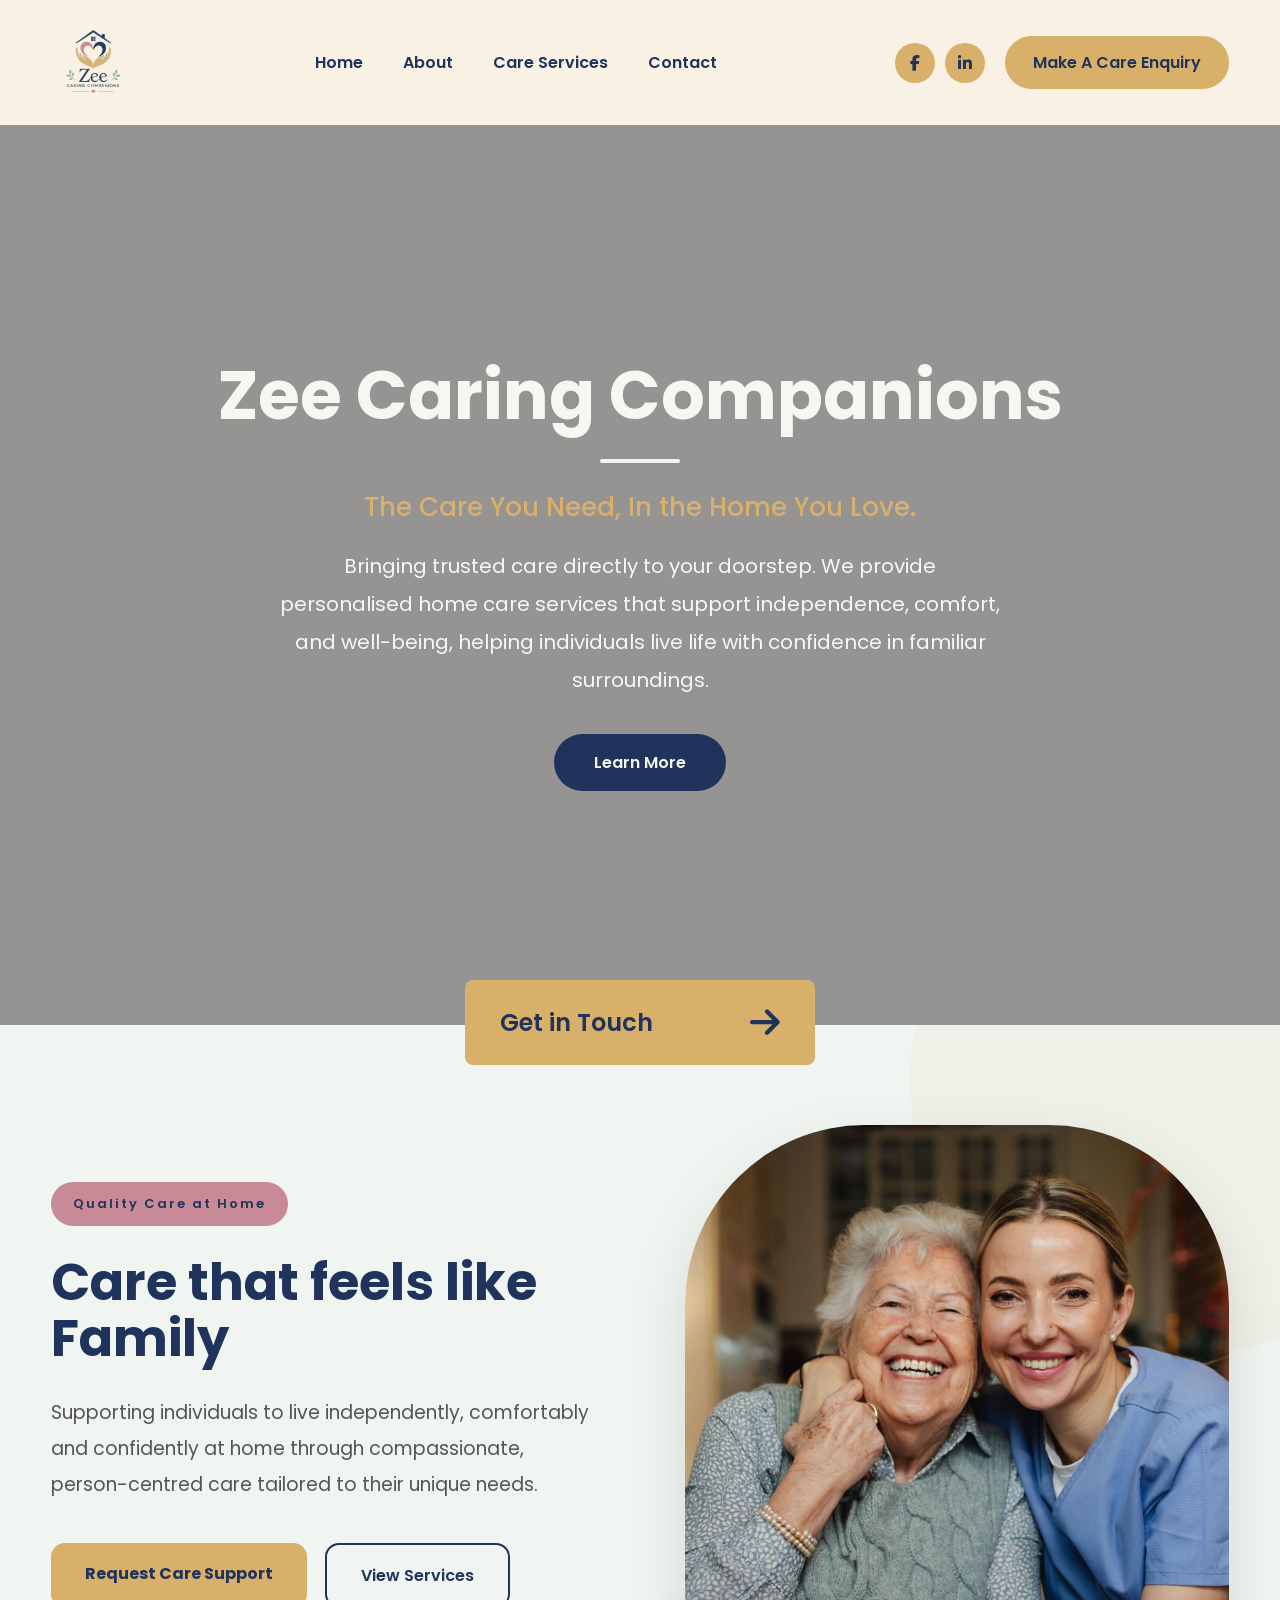
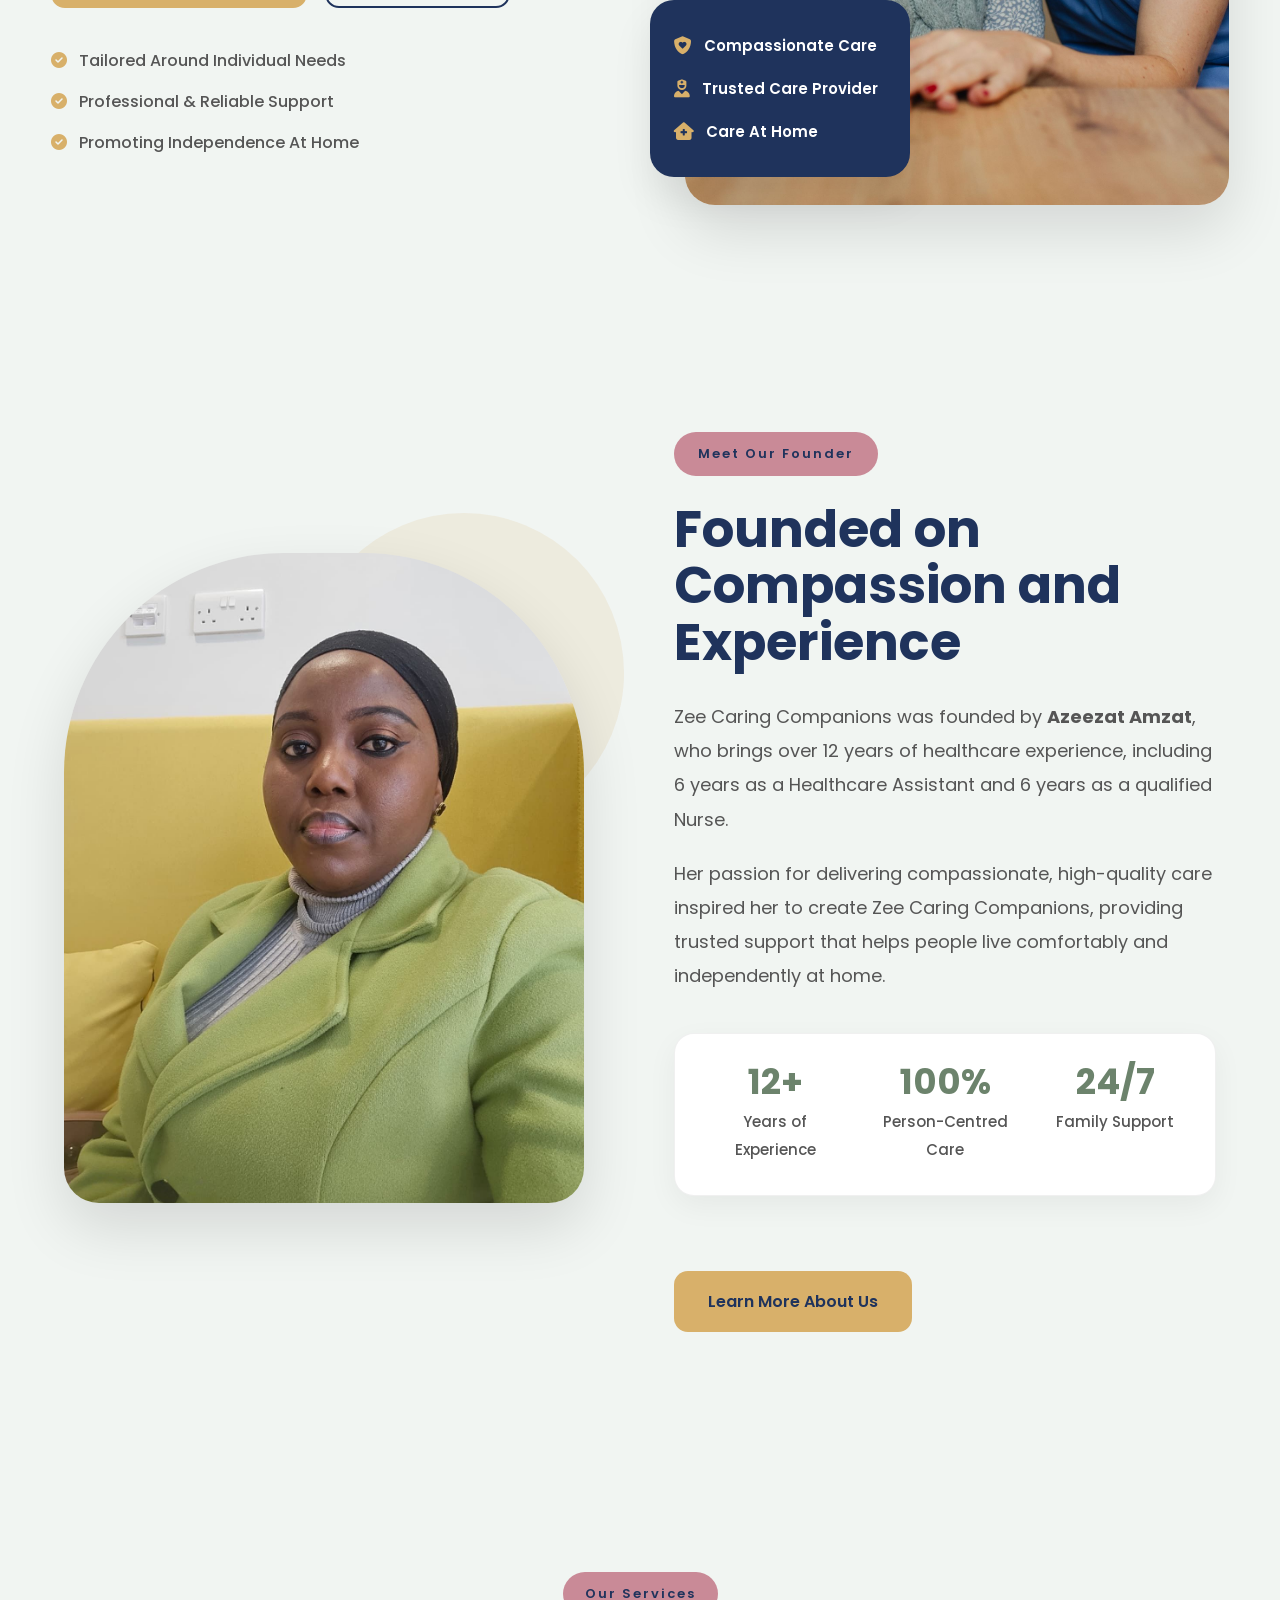
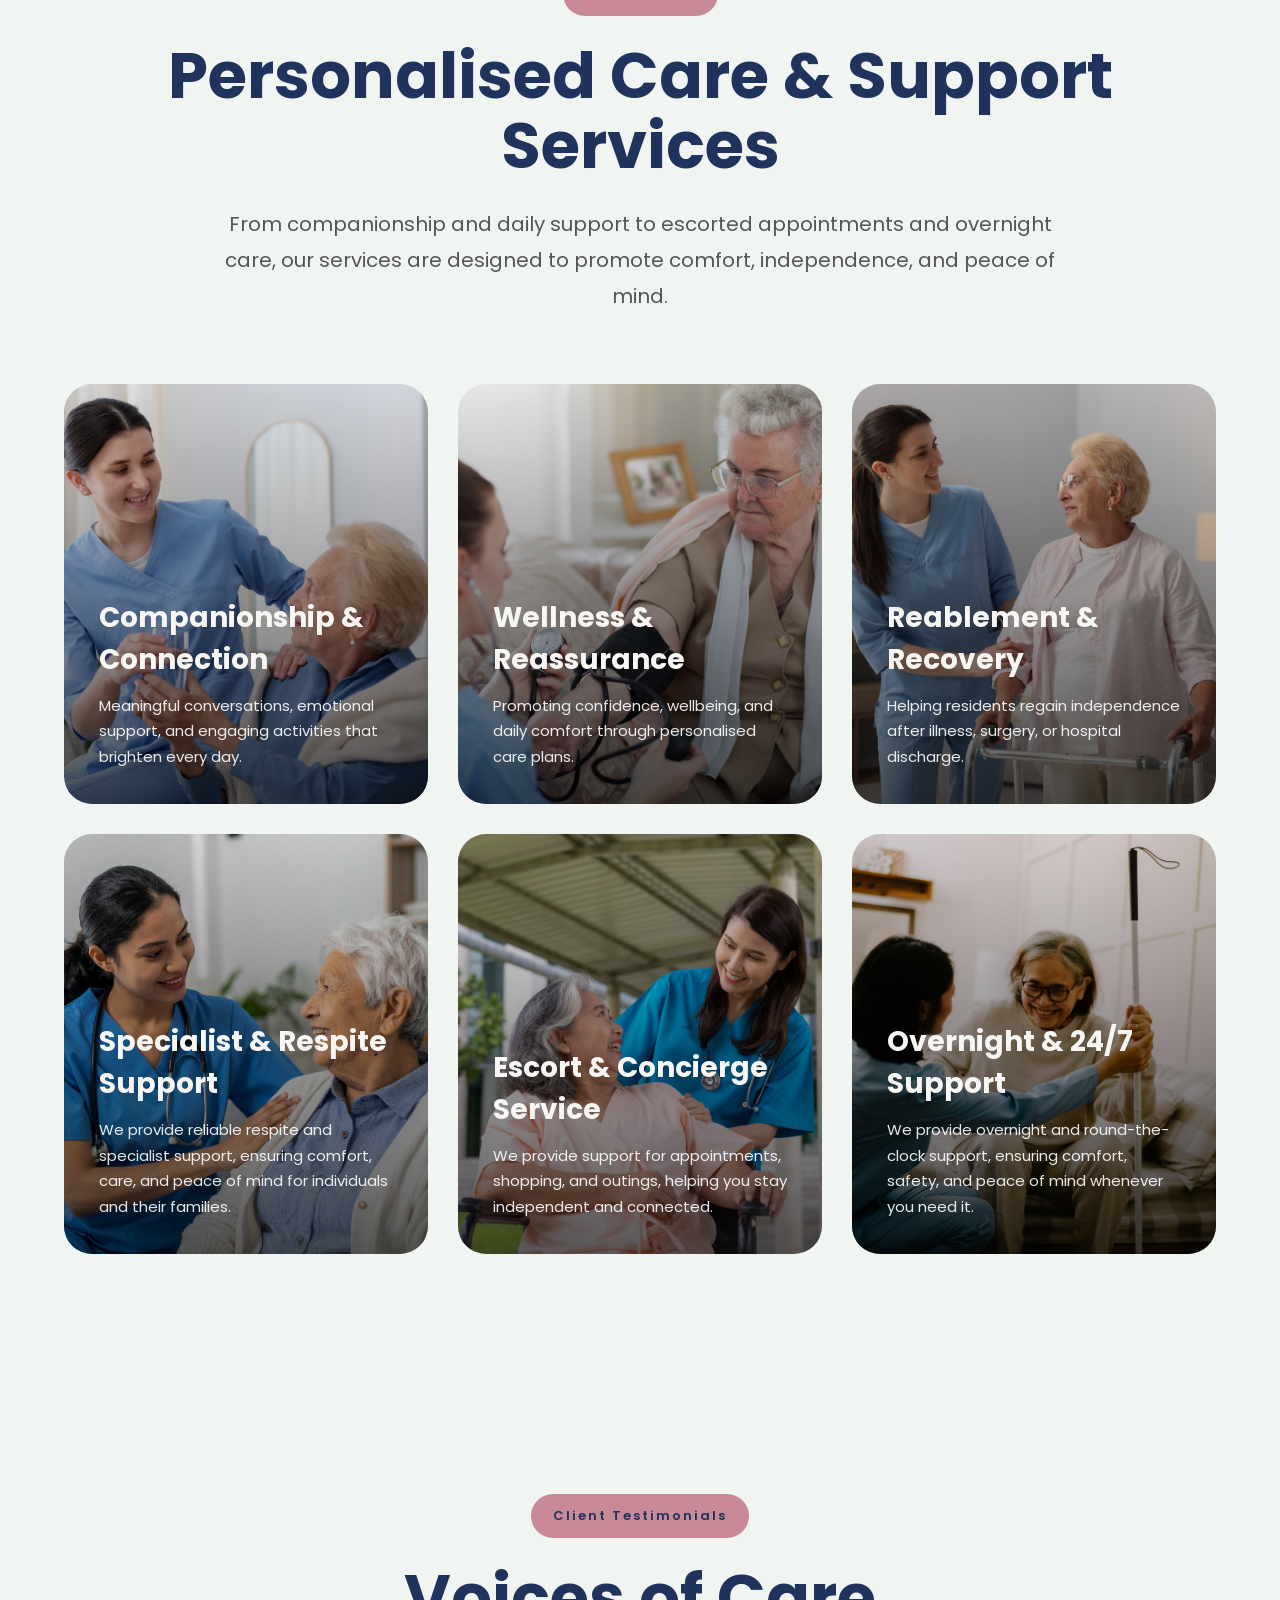
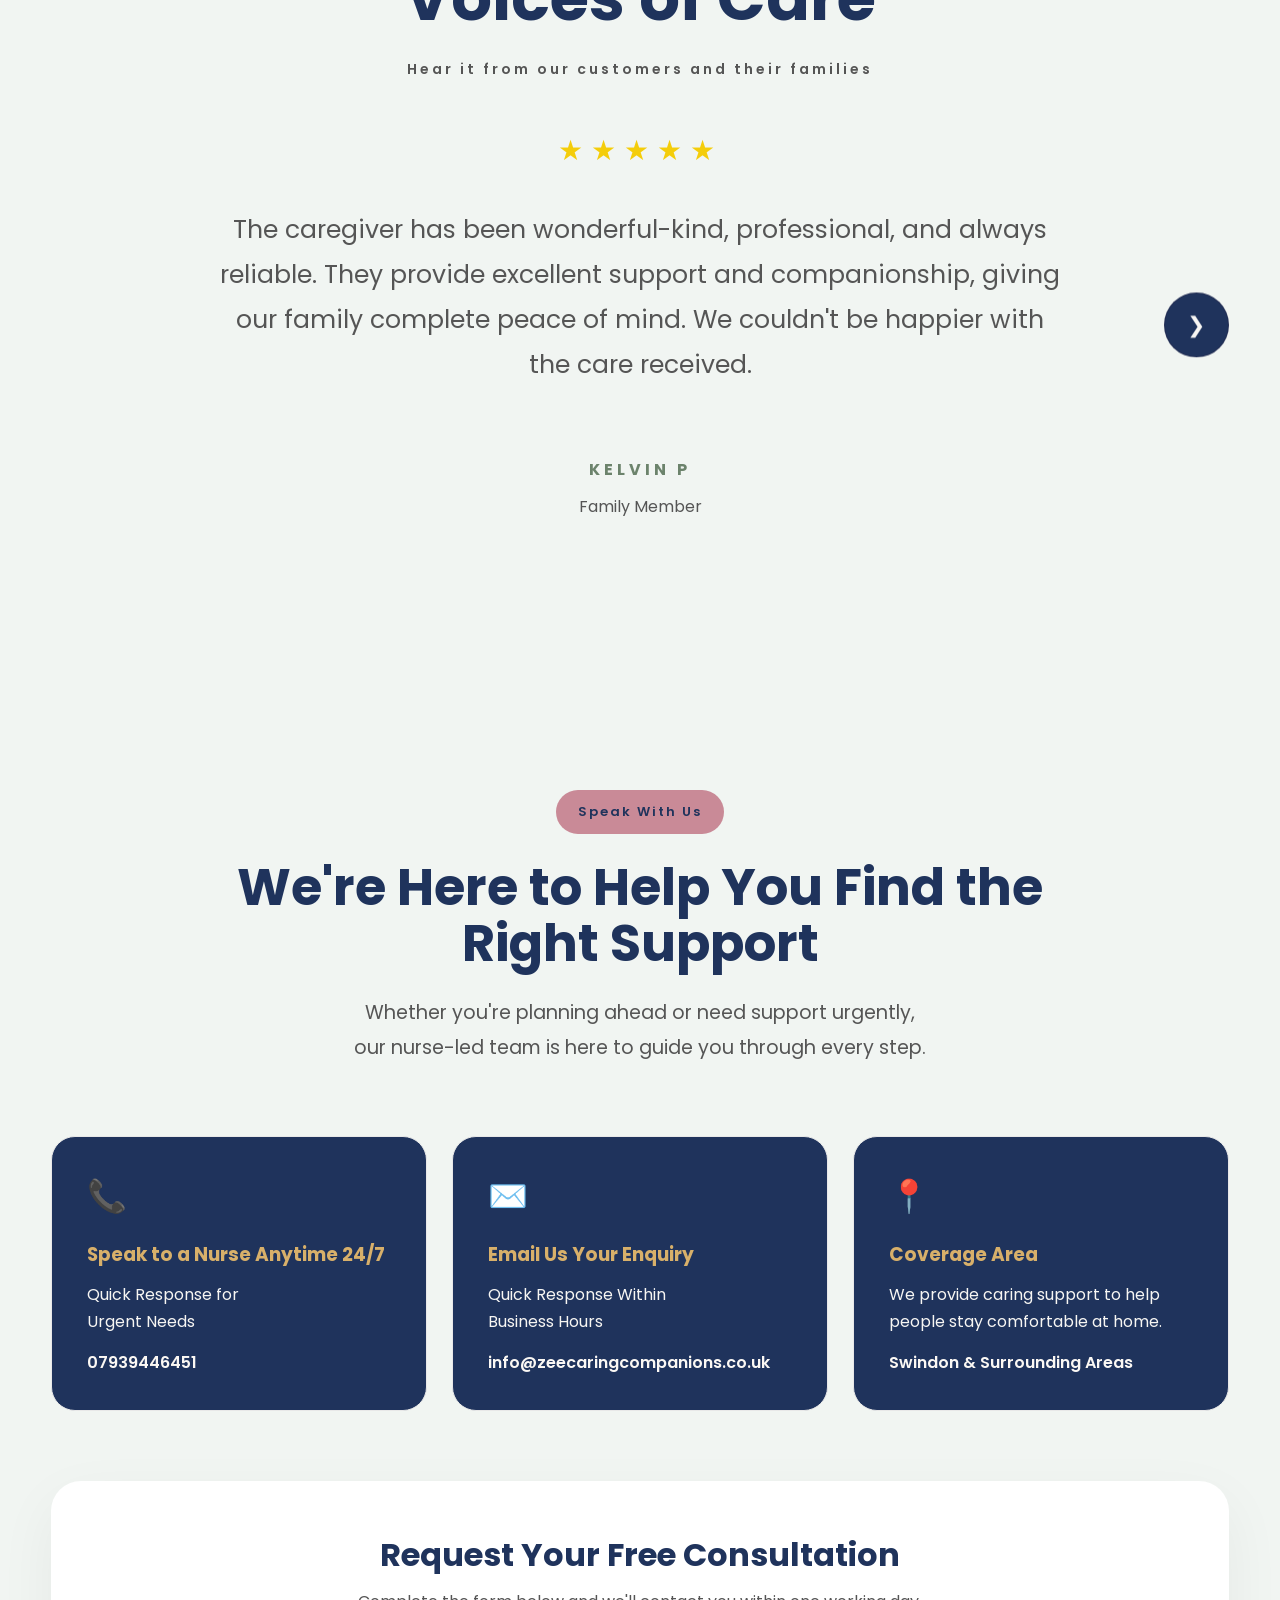
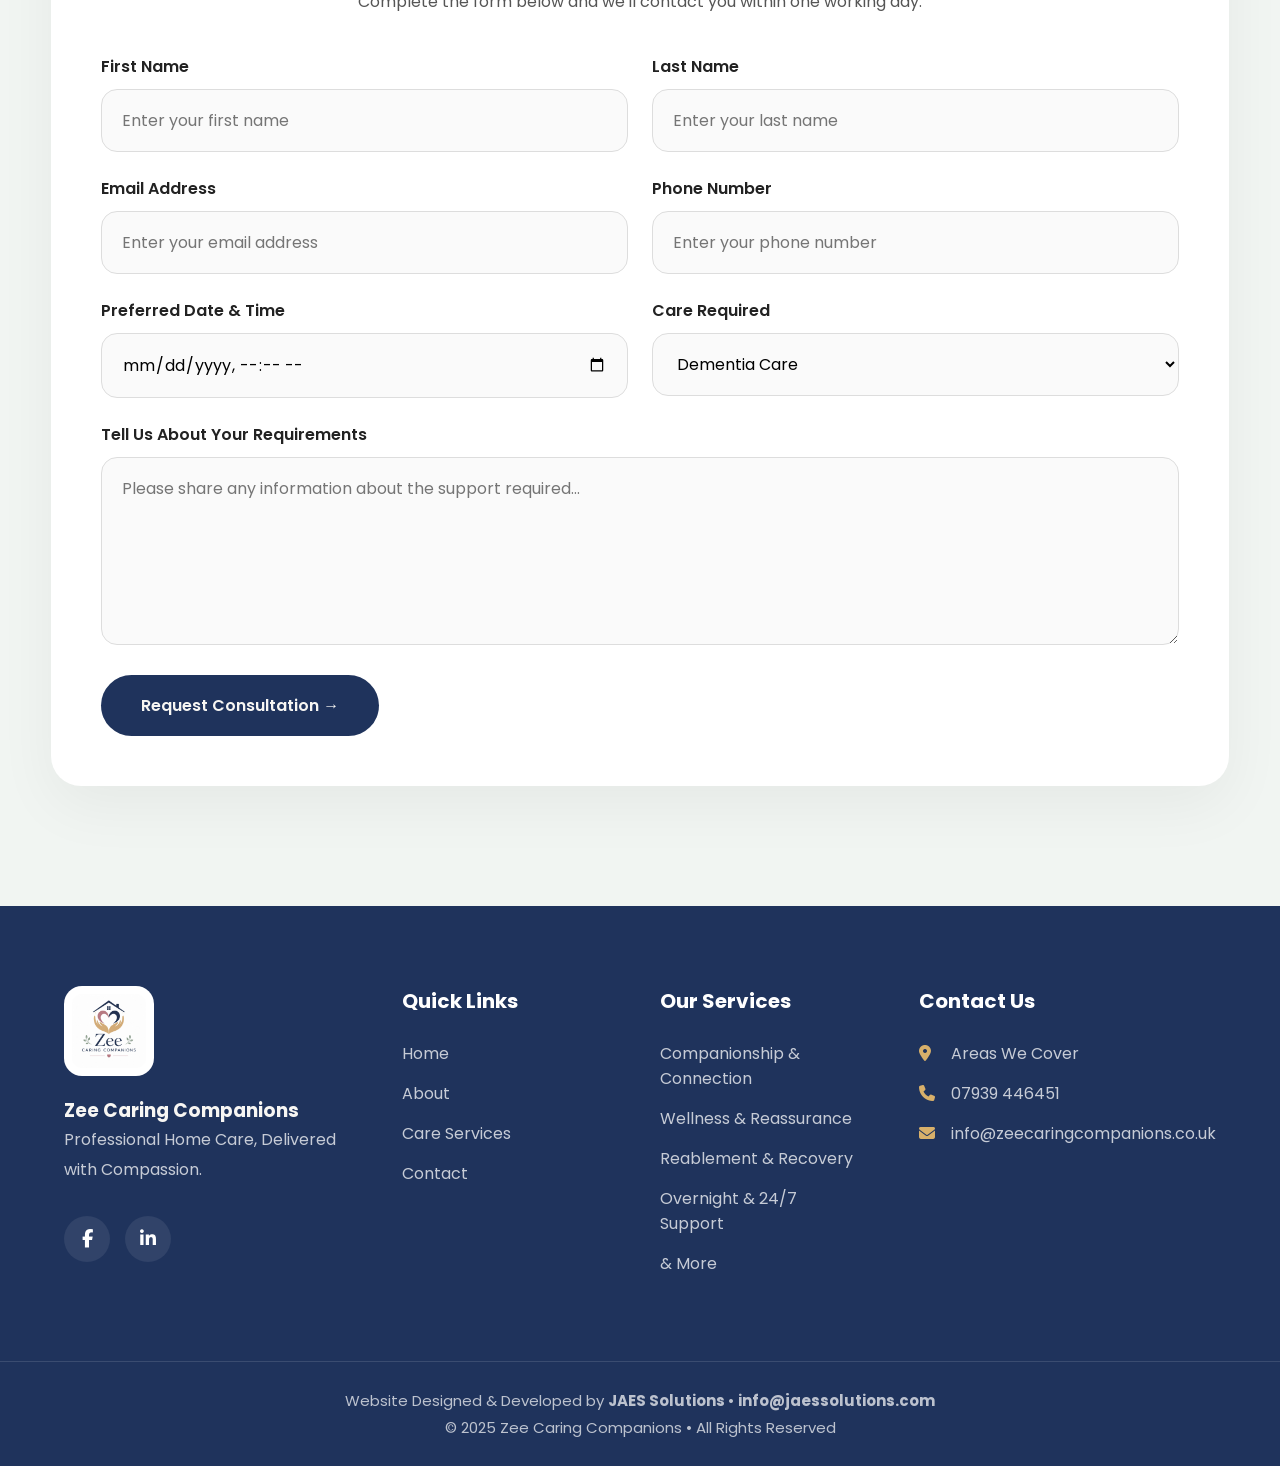
==== index.html @ 0aef1859 "Initial Zee Caring Companions website" ====
<!DOCTYPE html>
<html lang="en">
<head>
    <meta charset="UTF-8">
    <meta name="viewport" content="width=device-width, initial-scale=1.0">
    <title>Zee Caring Companions</title>
    <link rel="stylesheet" href="style.css">

    <!-- Font Awesome -->
    <link rel="stylesheet"
        href="https://cdnjs.cloudflare.com/ajax/libs/font-awesome/6.5.1/css/all.min.css">

    <!-- Google Font -->
    <link href="https://fonts.googleapis.com/css2?family=Poppins:wght@300;400;500;600;700&display=swap"
        rel="stylesheet">
</head>
<body>

    <!-- Header -->
    <header>
        <div class="container navbar">

            <div class="logo">
                <img src="Assets/ChatGPT Image Jun 10, 2026, 03_01_08 PM.png" alt="Zee Caring Companions">
            </div>

            <nav>
                <ul>
                    <li><a href="index.html">Home</a></li>
                    <li><a href="About.html">About</a></li>
                    <li><a href="Care Services.html">Care Services</a></li>
                    <li><a href="Contact.html">Contact</a></li>
                </ul>
            </nav>

            <div class="header-right">
                <div class="social-icons">
                    <a href="#"><i class="fab fa-facebook-f"></i></a>
                    <a href="#"><i class="fab fa-linkedin-in"></i></a>
                </div>

                <a href="Contact.html" class="enquiry-btn">
                    Make A Care Enquiry
                </a>
            </div>

        </div>
    </header>

    <!-- Hero Section -->
    <section class="hero">

<!-- Background Video -->
    <video autoplay muted loop playsinline class="hero-video">
        <source src="Assets/Home page Video.mp4" type="video/mp4">
        Your browser does not support the video tag.
    </video>

        <div class="overlay"></div>

        <div class="hero-content">
            <h1>Zee Caring Companions</h1>

            <div class="divider"></div>

            <p class="tagline">
                The Care You Need, In the Home You Love.
            </p>

            <p class="description">
                Bringing trusted care directly to your doorstep. 
                We provide personalised home care services that support independence, 
                comfort, and well-being, helping individuals live life with confidence in familiar surroundings.
            </p>

            <a href="About.html" class="find-btn">Learn More</a>
        </div>

        <!-- Bottom CTA -->
        <a href="Contact.html" class="bottom-cta">
    <span>Get in Touch</span>
    <i class="fa-solid fa-arrow-right"></i>
        </a>

    </section>

  <!-- ====================================
     PREMIUM HERO SECTION
==================================== -->

<section class="premium-hero">

    <div class="hero-blob"></div>

    <div class="container">

        <div class="hero-grid">

            <!-- Left Content -->

            <div class="hero-left">

                <span class="hero-pill">
                    Quality Care at Home
                </span>

                <h1>
                    Care that feels like Family
                </h1>

                <p>
                    Supporting individuals to live independently,
                    comfortably and confidently at home through
                    compassionate, person-centred care tailored
                    to their unique needs.
                </p>

                <div class="hero-buttons">

                    <a href="Contact.html" class="primary-btn">
                        Request Care Support
                    </a>

                    <a href="Care Services.html" class="secondary-btn">
                        View Services
                    </a>

                </div>

                <div class="hero-features">

                    <div>
                        <i class="fa-solid fa-circle-check"></i>
                        Tailored Around Individual Needs
                    </div>

                    <div>
                        <i class="fa-solid fa-circle-check"></i>
                        Professional & Reliable Support
                    </div>

                    <div>
                        <i class="fa-solid fa-circle-check"></i>
                        Promoting Independence At Home
                    </div>

                </div>

            </div>

            <!-- Right Image -->

            <div class="hero-right">

                <img
                    src="Assets/Home Page Image.jpg"
                    alt="Professional Home Care"
                >

                <div class="hero-trust-panel">

                    <div class="trust-item">
                        <i class="fa-solid fa-shield-heart"></i>
                        <span>Compassionate Care</span>
                    </div>

                    <div class="trust-item">
                        <i class="fa-solid fa-user-nurse"></i>
                        <span>Trusted Care Provider</span>
                    </div>

                    <div class="trust-item">
                        <i class="fa-solid fa-house-medical"></i>
                        <span>Care At Home</span>
                    </div>

                </div>

            </div>

        </div>

    </div>

</section>

<!-- ====================================
     FOUNDER SECTION
==================================== -->

<section class="founder-section">

    <div class="founder-container">

        <!-- Founder Image -->

        <div class="founder-image-wrapper">

            <div class="founder-shape"></div>

            <img
                src="Assets/Founder Image.jpg"
                alt="Azeezat Amzat"
                class="founder-image"
            >

        </div>

        <!-- Founder Content -->

        <div class="founder-content">

            <span class="founder-tag">
                Meet Our Founder
            </span>

            <h2>
                Founded on Compassion and Experience
            </h2>

            <p>
                Zee Caring Companions was founded by
                <strong>Azeezat Amzat</strong>, 
                who brings over 12 years of healthcare experience, including 6 years as a Healthcare Assistant 
                and 6 years as a qualified Nurse.
            </p>

            <p>
                Her passion for delivering compassionate, high-quality care inspired her to create Zee Caring Companions, 
                providing trusted support that helps people live comfortably and independently at home.
            </p>

            <div class="founder-stats">

    <div class="stat-item">
        <h3>12+</h3>
        <p>Years of Experience</p>
    </div>

    <div class="stat-item">
        <h3>100%</h3>
        <p>Person-Centred Care</p>
    </div>

    <div class="stat-item">
        <h3>24/7</h3>
        <p>Family Support</p>
    </div>

</div>

            <!-- Button -->

            <a href="About.html" class="founder-btn">
                Learn More About Us
            </a>

        </div>

    </div>

</section>

<!-- ====================================
     SERVICES SECTION
==================================== -->

<section class="services-section">

    <div class="services-header">

        <span class="services-tag">
            Our Services
        </span>

        <h2>
            Personalised Care & Support Services
        </h2>

        <p>
            From companionship and daily support to escorted appointments and overnight care, 
            our services are designed to promote comfort, independence, and peace of mind.
        </p>

    </div>

    <div class="services-grid">

        <!-- Service 1 -->
        <div class="service-card">
            <img src="Assets/Companionship.jpg" alt="Companionship Care">

            <div class="service-overlay">
                <h3>Companionship & Connection</h3>
                <p>
                    Meaningful conversations, emotional support,
                    and engaging activities that brighten every day.
                </p>
            </div>
        </div>

        <!-- Service 2 -->
        <div class="service-card">
            <img src="Assets/Wellness.jpg" alt="Wellness Support">

            <div class="service-overlay">
                <h3>Wellness & Reassurance</h3>
                <p>
                    Promoting confidence, wellbeing, and daily comfort
                    through personalised care plans.
                </p>
            </div>
        </div>

        <!-- Service 3 -->
        <div class="service-card">
            <img src="Assets/Reablement.jpg" alt="Recovery Care">

            <div class="service-overlay">
                <h3>Reablement & Recovery</h3>
                <p>
                    Helping residents regain independence after illness,
                    surgery, or hospital discharge.
                </p>
            </div>
        </div>

        <!-- Service 4 -->
        <div class="service-card">
            <img src="Assets/Specialist.jpg" alt="Dementia Care">

            <div class="service-overlay">
                <h3>Specialist & Respite Support</h3>
                <p>
                    We provide reliable respite and specialist support, ensuring comfort, care, 
                    and peace of mind for individuals and their families.
                </p>
            </div>
        </div>

        <!-- Service 5 -->
        <div class="service-card">
            <img src="Assets/Escort.jpg" alt="Respite Care">

            <div class="service-overlay">
                <h3>Escort & Concierge Service</h3>
                <p>
                   We provide support for appointments, shopping, 
                   and outings, helping you stay independent and connected.
                </p>
            </div>
        </div>

        <!-- Service 6 -->
        <div class="service-card">
            <img src="Assets/Overnight.jpg" alt="24/7 Support">

            <div class="service-overlay">
                <h3>Overnight & 24/7 Support</h3>
                <p>
                    We provide overnight and round-the-clock support, ensuring comfort, safety, 
                    and peace of mind whenever you need it.
                </p>
            </div>
        </div>

    </div>

</section>

<!-- ====================================
     REVIEWS SECTION
==================================== -->

<section class="testimonial-section">

    <div class="container">

        <div class="testimonial-tag">
            Client Testimonials
        </div>

        <h2>Voices of Care</h2>

        <span class="sub-heading">
            Hear it from our customers and their families
        </span>

        <!-- REVIEW 1 -->
        <div class="testimonial-slide active">

            <div class="testimonial-content">

                <div class="stars">★★★★★</div>

                <p class="review-text">
                    The caregiver has been wonderful-kind, professional, and always reliable. 
                    They provide excellent support and companionship, giving our family complete peace of mind. 
                    We couldn't be happier with the care received.
                </p>

                <div class="reviewer">
                    <h4>Kelvin P</h4>
                    <span>Family Member</span>
                </div>

            </div>

            <button class="nav-arrow next">
                &#10095;
            </button>

        </div>

        <!-- REVIEW 2 -->
        <div class="testimonial-slide">

            <button class="nav-arrow prev">
                &#10094;
            </button>

            <div class="testimonial-content">

                <div class="stars">★★★★★</div>

                <p class="review-text">
                    The level of care provided is exceptional. 
                    The caregiver is attentive, professional, and always willing to help when needed. 
                    It gives our family great peace of mind knowing our loved one is receiving such 
                    compassionate and reliable support at home.
                </p>

                <div class="reviewer">
                    <h4>Sarah L</h4>
                    <span>Daughter Of Patient</span>
                </div>

            </div>

            <button class="nav-arrow next">
                &#10095;
            </button>

        </div>

        <!-- REVIEW 3 -->
        <div class="testimonial-slide">

            <button class="nav-arrow prev">
                &#10094;
            </button>

            <div class="testimonial-content">

                <div class="stars">★★★★★</div>

                <p class="review-text">
                    From day one, we felt confident in the care provided. 
                    The caregiver is compassionate, dependable, and always goes above and beyond. 
                    Their support and companionship have brought comfort and 
                    peace of mind to our whole family.
                </p>

                <div class="reviewer">
                    <h4>Michael T</h4>
                    <span>Family Member</span>
                </div>

            </div>

            <button class="nav-arrow next">
                &#10095;
            </button>

        </div>

        <!-- REVIEW 4 -->
        <div class="testimonial-slide">

            <button class="nav-arrow prev">
                &#10094;
            </button>

            <div class="testimonial-content">

                <div class="stars">★★★★★</div>

                <p class="review-text">
                    An outstanding care service with compassionate and reliable caregiver. 
                    Communication is always clear, and we are regularly updated on our loved one's wellbeing, 
                    giving our family complete peace of mind.
                </p>

                <div class="reviewer">
                    <h4>Emma L</h4>
                    <span>Son Of Patient</span>
                </div>

            </div>

            <button class="nav-arrow next">
                &#10095;
            </button>

        </div>

        <!-- REVIEW 5 -->
        <div class="testimonial-slide">

            <button class="nav-arrow prev">
                &#10094;
            </button>

            <div class="testimonial-content">

                <div class="stars">★★★★★</div>

                <p class="review-text">
                    The kindness and compassion shown by our caregiver have been remarkable. 
                    They treat our loved one with dignity, respect, and genuine warmth, 
                    making every visit a positive and reassuring experience.
                </p>

                <div class="reviewer">
                    <h4>James P</h4>
                    <span>Family Member</span>
                </div>

            </div>

            <button class="nav-arrow next">
                &#10095;
            </button>

        </div>

        <!-- REVIEW 6 -->
        <div class="testimonial-slide">

            <button class="nav-arrow prev">
                &#10094;
            </button>

            <div class="testimonial-content">

                <div class="stars">★★★★★</div>

                <p class="review-text">
                    Choosing this care service was one of the best decisions our family made. 
                    The support, attention, and compassionate care provided every day give us complete peace of mind. 
                    We would highly recommend their services.
                </p>

                <div class="reviewer">
                    <h4>David D</h4>
                    <span>Brother of Patient</span>
                </div>

            </div>

        </div>

    </div>

</section>

<!-- ====================================
     CARE CONTACT SECTION
==================================== -->

<section class="care-contact-section">

    <div class="container">

        <div class="contact-header">

           <div class="contact-tag">
                Speak With Us
            </div>

            <h2>
                We're Here to Help You Find the Right Support
            </h2>

            <p>
                Whether you're planning ahead or need support urgently,<br>
                our nurse-led team is here to guide you through every step.
            </p>

        </div>

        <!-- Contact Options -->

        <div class="contact-options">

            <div class="option-card">
                <div class="icon">📞</div>
                <h3>Speak to a Nurse Anytime 24/7</h3>
                <p>Quick Response for <br> Urgent Needs</p>
                <a href="tel:07939446451">07939446451</a>
            </div>

            <div class="option-card">
                <div class="icon">✉️</div>
                <h3>Email Us Your Enquiry</h3>
                <p>Quick Response Within <br> Business Hours</p>
                <a href="mailto:info@zeecaringcompanions.co.uk">
                    info@zeecaringcompanions.co.uk
                </a>
            </div>

            <div class="option-card">
                <div class="icon">📍</div>
                <h3>Coverage Area</h3>
                <p>We provide caring support to help people stay comfortable at home.</p>
                <span>Swindon & Surrounding Areas</span>
            </div>

        </div>

        <!-- Form -->

        <div class="consultation-form">

            <div class="form-heading">
                <h3>Request Your Free Consultation</h3>
                <p>
                    Complete the form below and we'll contact you
                    within one working day.
                </p>
            </div>

            <form>

                <div class="form-grid">

                    <div class="field">
                        <label>First Name</label>
                        <input type="text" placeholder="Enter your first name">
                    </div>

                    <div class="field">
                        <label>Last Name</label>
                        <input type="text" placeholder="Enter your last name">
                    </div>

                    <div class="field">
                        <label>Email Address</label>
                        <input type="email" placeholder="Enter your email address">
                    </div>

                    <div class="field">
                        <label>Phone Number</label>
                        <input type="tel" placeholder="Enter your phone number">
                    </div>

                    <div class="field">
    <label for="preferred-datetime">Preferred Date & Time</label>
    <input type="datetime-local" id="preferred-datetime" name="preferred-datetime">
</div>

                    <div class="field">
                        <label>Care Required</label>
                        <select>
                            <option>Dementia Care</option>
                            <option>Live-in Care</option>
                            <option>Companionship</option>
                            <option>Respite Care</option>
                        </select>
                    </div>

                </div>

                <div class="field full-width">
                    <label>Tell Us About Your Requirements</label>
                    <textarea
                        rows="6"
                        placeholder="Please share any information about the support required..."
                    ></textarea>
                </div>

                <button class="submit-btn">
                    Request Consultation →
                </button>

            </form>

        </div>

    </div>

</section>

<!-- ====================================
     FOOTER SECTION
==================================== -->

<footer class="footer">

    <div class="footer-container">

        <!-- Brand -->
        <div class="footer-brand">

    <div class="footer-logo">
        <img src="Assets/Zee care Logo.jpg" alt="Zee Caring Companions Logo">
    </div>

    <h3>Zee Caring Companions</h3>

    <p>
        Professional Home Care, Delivered with Compassion.
    </p>

    <div class="footer-social">
        <a href="#" aria-label="Facebook">
            <i class="fa-brands fa-facebook-f"></i>
        </a>

        <a href="#" aria-label="LinkedIn">
            <i class="fa-brands fa-linkedin-in"></i>
        </a>
    </div>

</div>

        <!-- Quick Links -->
        <div class="footer-column">
            <h4>Quick Links</h4>

            <ul>
                <li><a href="index.html">Home</a></li>
                <li><a href="About.html">About</a></li>
                <li><a href="Care Services.html">Care Services</a></li>
                <li><a href="Contact.html">Contact</a></li>
            </ul>
        </div>

        <!-- Services -->
        <div class="footer-column">
            <h4>Our Services</h4>

            <ul>
                <li><a href="companionship-connection.html">Companionship & Connection</a></li>
                <li><a href="wellness-reassurance.html">Wellness & Reassurance</a></li>
                <li><a href="reablement-recovery.html">Reablement & Recovery</a></li>
                <li><a href="overnight-24-7-support.html">Overnight & 24/7 Support</a></li>
                <li><a href="Care Services.html">& More</a></li>
            </ul>
        </div>

        <!-- Contact -->
        <div class="footer-column">
            <h4>Contact Us</h4>

            <ul class="contact-info">
                <li>
                    <i class="fa-solid fa-location-dot"></i>
                    <span>Areas We Cover</span>
                </li>

                <li>
                    <i class="fa-solid fa-phone"></i>
                    <span>07939 446451</span>
                </li>

                <li>
                    <i class="fa-solid fa-envelope"></i>
                    <a href="mailto:info@zeecaringcompanions.co.uk">
                        info@zeecaringcompanions.co.uk
                    </a>
                </li>
            </ul>
        </div>

    </div>

    <!-- Footer Bottom -->
    <div class="footer-bottom">
        <p>
            
            Website Designed & Developed by
            <a href="https://www.jaessolutions.com" target="_blank" rel="noopener noreferrer">
                JAES Solutions
            </a>
            •

        <a href="mailto:info@jaessolutions.com"
           class="footer-link">
            info@jaessolutions.com
        </a>
        </p>
        <P>© 2025 Zee Caring Companions • All Rights Reserved</P>
    </div>

</footer>

<script>
document.addEventListener("DOMContentLoaded", function () {

    const slides = document.querySelectorAll(".testimonial-slide");
    let current = 0;

    function showSlide(index) {

        slides.forEach(slide => {
            slide.classList.remove("active");
        });

        slides[index].classList.add("active");

        current = index;
        attachEvents();
    }

    function attachEvents() {

        const currentSlide = slides[current];

        const prevBtn = currentSlide.querySelector(".prev");
        const nextBtn = currentSlide.querySelector(".next");

        if (prevBtn) {
            prevBtn.onclick = () => {
                if (current > 0) {
                    showSlide(current - 1);
                }
            };
        }

        if (nextBtn) {
            nextBtn.onclick = () => {
                if (current < slides.length - 1) {
                    showSlide(current + 1);
                }
            };
        }
    }

    attachEvents();

});
</script>

</body>
</html>
---- style.css ----
/* Navigation Bar */
*{
    margin:0;
    padding:0;
    box-sizing:border-box;
    font-family:'Poppins',sans-serif;
}

body{
    background:#F7F6F3;
}

/* Header */

header{
    background:#F8F1E4;
    padding:20px 0;
    position:sticky;
    top:0;
    z-index:100;
}

.container{
    width:90%;
    margin:auto;
}

.navbar{
    display:flex;
    justify-content:space-between;
    align-items:center;
}

.logo img{
    width:85px;
    height:auto;
    display:block;
}

nav ul{
    list-style:none;
    display:flex;
    gap:40px;
}

nav ul li a{
    text-decoration:none;
    color:#1F335C;
    font-weight:600;
    transition:.3s;
}

nav ul li a:hover{
    color:#D8B06A;
}

.header-right{
    display:flex;
    align-items:center;
    gap:20px;
}

.social-icons{
    display:flex;
    gap:10px;
}

.social-icons a{
    width:40px;
    height:40px;
    border-radius:50%;
    background:#D8B06A;
    color:#1F335C;
    display:flex;
    align-items:center;
    justify-content:center;
    text-decoration:none;
}

.enquiry-btn{
    background:#D8B06A;
    color:#1F335C;
    text-decoration:none;
    padding:14px 28px;
    border-radius:40px;
    font-weight:600;
}
/* Navigation Bar Close */


/* Hero video Section */

.hero{
    position:relative;
    height:100vh;
    overflow:visible;
    display:flex;
    justify-content:center;
    align-items:center;
    text-align:center;
}

.hero-video{
    position:absolute;
    top:50%;
    left:50%;
    width:100%;
    height:100%;
    object-fit:cover;
    transform:translate(-50%, -50%);
    z-index:-2;
}

.overlay{
    position:absolute;
    top:0;
    left:0;
    width:100%;
    height:100%;
    background:rgba(0,0,0,0.4);
    z-index:-1;
}

/* ====================================
   HERO CONTENT STARTS
==================================== */
.hero-content{
    position:relative;
    z-index:2;
    color:#F7F6F3;
    max-width:900px;
    margin:auto;
    padding:20px;
    text-align:center;
}

.hero-content h1{
    font-size:68px;
    line-height:1.1;
    font-weight:700;
    margin-bottom:25px;
}

.divider{
    width:80px;
    height:4px;
    background:#f1f5f2;
    margin:0 auto 25px;
    border-radius:10px;
}

.tagline{
    font-size:26px;
    color:#D8B06A;
    margin-bottom:20px;
    font-weight:500;
}

.description{
    max-width:720px;
    margin:0 auto 35px;
    font-size:20px;
    line-height:1.9;
    color:rgba(255,255,255,0.92);
}

.find-btn{
    display:inline-block;
    background:#1F335C;
    color:#F1F6F3;
    text-decoration:none;
    padding:16px 40px;
    border-radius:40px;
    font-weight:600;

    animation:jumpingButton 2s infinite;
}

@keyframes jumpingButton{
    0%, 100%{
        transform:translateY(0);
    }

    10%{
        transform:translateY(-8px);
    }

    20%{
        transform:translateY(0);
    }

    30%{
        transform:translateY(-5px);
    }

    40%{
        transform:translateY(0);
    }
}

/* Bottom CTA */
.bottom-cta{
    position:absolute;
    bottom:-40px;
    left:50%;
    transform:translateX(-50%);
    width:350px;
    max-width:90%;
    background:#D8B06A;
    padding:25px 35px;
    display:flex;
    justify-content:space-between;
    align-items:center;
    border-radius:8px;
    z-index:5;
    text-decoration:none;
    cursor:pointer;

    transition:all .35s ease;
}

.bottom-cta span{
    font-size:24px;
    font-weight:600;
    color:#1F335C;
    transition:color .35s ease;
}

.bottom-cta i{
    font-size:34px;
    color:#1F335C;
    transition:transform .35s ease, color .35s ease;
}

.bottom-cta:hover{
    transform:translateX(-50%) translateY(-6px);
    background:#e0bb76;
    box-shadow:0 15px 35px rgba(216,176,106,0.35);
}

.bottom-cta:hover span,
.bottom-cta:hover i{
    color:#1F335C;
}

.bottom-cta:hover i{
    transform:translateX(8px);
}

/* ====================================
   PREMIUM HERO SECTION Starts
==================================== */

.premium-hero{
    position:relative;
    overflow:hidden;

    background:#F1F5F2;

    padding:100px 0;
}

/* Decorative Shape */

.hero-blob{
    position:absolute;

    width:550px;
    height:550px;

    background:#D8B06A;

    opacity:.08;

    border-radius:50%;

    top:-220px;
    right:-180px;
}

/* Container */

.container{
    width:90%;
    max-width:1400px;
    margin:auto;
}

/* Layout */

.hero-grid{
    display:grid;
    grid-template-columns:1fr 1fr;
    gap:90px;

    align-items:center;
}

/* ====================================
   LEFT CONTENT
==================================== */

.hero-pill{
    display:inline-block;

    padding:12px 22px;

    background:#C98A97;
    border-radius:50px;

    color:#1F335C;

    font-size:13px;
    font-weight:600;

    letter-spacing:2px;

    margin-bottom:28px;
}

.hero-left h1{
    font-size:clamp(2.8rem,4vw,4.8rem);
    
    line-height:1.1;

    color:#1F335C;

    margin-bottom:28px;
}

.hero-left p{
    font-size:19px;

    line-height:1.9;

    color:#555555;

    max-width:620px;

    margin-bottom:40px;
}

/* Buttons */

.hero-buttons{
    display:flex;
    gap:18px;

    flex-wrap:wrap;

    margin-bottom:40px;
}

.primary-btn{
    background:#D8B06A;

    color:#1F335C;

    text-decoration:none;

    padding:18px 34px;

    border-radius:14px;

    font-weight:700;

    transition:.3s;
}

.primary-btn:hover{
    transform:translateY(-4px);
}

.secondary-btn{
    border:2px solid #1F335C;

    color:#1F335C;

    text-decoration:none;

    padding:18px 34px;

    border-radius:14px;

    font-weight:600;

    transition:.3s;
}

.secondary-btn:hover{
    background:#1F335C;
    color:#fff;
}

/* Features */

.hero-features{
    display:flex;
    flex-direction:column;
    gap:16px;
}

.hero-features div{
    display:flex;
    align-items:center;
    gap:12px;

    color:#555555;

    font-weight:500;
}

.hero-features i{
    color:#D8B06A;
}

/* ====================================
   RIGHT IMAGE
==================================== */

.hero-right{
    position:relative;
}

.hero-right img{
    width:100%;

    height:680px;

    object-fit:cover;

    border-radius:
        180px
        180px
        30px
        30px;

    box-shadow:
        0 25px 60px rgba(0,0,0,.12);
}

/* Trust Panel */

.hero-trust-panel{
    position:absolute;

    bottom:35px;
    left:-35px;

    background:#1F335C;

    border-radius:24px;

    padding:24px;

    min-width:260px;

    box-shadow:
        0 20px 40px rgba(0,0,0,.08);
}

.trust-item{
    display:flex;
    align-items:center;
    gap:12px;

    padding:10px 0;

    color:#fff;

    font-size:15px;
    font-weight:600;
}

.trust-item i{
    color:#D8B06A;
    font-size:18px;
}

/* ====================================
   RESPONSIVE
==================================== */

@media(max-width:1100px){

    .hero-grid{
        grid-template-columns:1fr;
        gap:60px;
    }

    .hero-right{
        max-width:650px;
        margin:auto;
    }

    .hero-trust-panel{
        left:20px;
    }
}

@media(max-width:768px){

    .premium-hero{
        padding:70px 0;
    }

    .hero-left h1{
        font-size:3rem;
    }

    .hero-left p{
        font-size:17px;
    }

    .hero-right img{
        height:500px;

        border-radius:
            100px
            100px
            25px
            25px;
    }

    .hero-buttons{
        flex-direction:column;
    }

    .primary-btn,
    .secondary-btn{
        width:100%;
        text-align:center;
    }

    .hero-trust-panel{
        position:relative;

        left:0;
        bottom:auto;

        margin-top:20px;
    }
}

/* ====================================
   HERO SECTION ENDS
==================================== */


/* ====================================
   FOUNDER SECTION STARTS
==================================== */

.founder-section{
    padding:120px 0;
    background:#F1F5F2;
}

.founder-container{
    width:90%;
    max-width:1400px;
    margin:auto;

    display:grid;
    grid-template-columns:520px 1fr;
    gap:90px;

    align-items:center;
}

/* ==========================
   IMAGE
========================== */

.founder-image-wrapper{
    position:relative;
}

.founder-shape{
    position:absolute;

    width:320px;
    height:320px;

    background:#D8B06A;

    opacity:.15;

    border-radius:50%;

    top:-40px;
    right:-40px;
}

.founder-image{
    width:100%;
    height:650px;

    object-fit:cover;

    border-radius:220px 220px 35px 35px;

    position:relative;
    z-index:2;

    box-shadow:
    0 25px 60px rgba(0,0,0,.12);
}

/* ==========================
   CONTENT
========================== */

.founder-tag{
    display:inline-block;

    padding:12px 24px;

    border-radius:50px;

    background:#C98A97;

    color:#1F335C;

    font-size:13px;
    font-weight:600;

    letter-spacing:2px;

    margin-bottom:25px;
}

.founder-content h2{
    font-size:clamp(2.8rem,4vw,4.8rem);

    line-height:1.1;

    color:#1F335C;

    margin-bottom:30px;
}

.founder-content p{
    font-size:18px;

    line-height:1.9;

    color: #555555;

    margin-bottom:20px;

    max-width:750px;
}


.founder-stats{
    display:flex;
    gap:30px;
    margin:40px 0;

    padding:30px;

    background:#ffffff;

    border-radius:20px;

    border:1px solid rgba(0,0,0,.06);

    box-shadow:
    0 10px 30px rgba(0,0,0,.05);
}

.stat-item{
    flex:1;
    text-align:center;
}

.stat-item h3{
    font-size:2.2rem;
    color:#6c836c;
    margin-bottom:8px;
    line-height:1;
}

.stat-item p{
    margin:0;
    color:#555555;
    font-size:15px;
    font-weight:500;
}
/* ==========================
   BUTTON
========================== */

.founder-btn{
    display:inline-block;

    margin-top:35px;

    background:#D8B06A;

    color:#1F335C;

    text-decoration:none;

    padding:18px 34px;

    border-radius:14px;

    font-weight:600;

    transition:.3s;
}

.founder-btn:hover{
    transform:translateY(-4px);
}

/* ==========================
   RESPONSIVE
========================== */

@media(max-width:1100px){

    .founder-container{
        grid-template-columns:1fr;
        gap:60px;
    }

    .founder-image{
        max-width:500px;
        margin:auto;
        display:block;
    }
}

@media(max-width:768px){

    .founder-section{
        padding:80px 0;
    }

    .founder-image{
        height:500px;

        border-radius:120px 120px 25px 25px;
    }

    .founder-content h2{
        font-size:2.3rem;
    }

    .founder-content p{
        font-size:16px;
    }

    .founder-highlight{
        flex-direction:column;
        text-align:center;
    }
}
@media(max-width:768px){

    .founder-stats{
        flex-direction:column;
        gap:20px;
    }

    .stat-item{
        padding-bottom:15px;
        border-bottom:1px solid #eee;
    }

    .stat-item:last-child{
        border-bottom:none;
        padding-bottom:0;
    }
}
/* ====================================
   FOUNDER SECTION ENDS
==================================== */


/* ====================================
   SERVICES SECTION STARTS
==================================== */

.services-section{
    padding:120px 0;
    background: #F1F5F2;
}

.services-header{
    width:85%;
    max-width:1200px;
    margin:0 auto 70px;
    text-align:center;
}

.services-tag{
    display: inline-block;
    padding: 12px 22px;

    border-radius: 50px;

    background: #C98A97;

    color: #1F335C;

    font-size: 13px;
    font-weight: 600;
    letter-spacing: 2px;

    margin-bottom: 25px;
}

.services-header h2{
    font-size:64px;
    line-height:1.1;
    color:#1F335C;
    margin-bottom:25px;
}

.services-header p{
    max-width:850px;
    margin:auto;
    font-size:20px;
    line-height:1.8;
    color:#555555;
}

/* Services Grid */

.services-grid{
    width:90%;
    max-width:1400px;
    margin:auto;

    display:grid;
    grid-template-columns:repeat(3,1fr);
    gap:30px;
}

/* Service Card */

.service-card{
    position:relative;
    overflow:hidden;
    border-radius:28px;
    height:420px;
    cursor:pointer;
}

.service-card img{
    width:100%;
    height:100%;
    object-fit:cover;
    transition:0.6s ease;
}

.service-card:hover img{
    transform:scale(1.1);
}

.service-overlay{
    position:absolute;
    inset:0;
    background:linear-gradient(
        to top,
        rgba(0,0,0,0.65),
        rgba(0,0,0,0.10)
    );

    display:flex;
    flex-direction:column;
    justify-content:flex-end;
    padding:35px;
}

.service-overlay h3{
    color:#F7F6F3;
    font-size:28px;
    margin-bottom:12px;
}

.service-overlay p{
    color:rgba(255,255,255,0.9);
    font-size:15px;
    line-height:1.7;
}

/* Hover Effect */

.service-card:hover .service-overlay{
    background:linear-gradient(
        to top,
        rgba(31, 32, 32, 0.92),
        rgba(135, 133, 133, 0.25)
    );
}

/* ====================================
   SERVICES SECTION ENDS
==================================== */


/* ==========================
   REVIEWS SECTION STARTS
========================== */

.testimonial-section {
    background: #F1F5F2;
    padding: 120px 0;
    text-align: center;
    overflow: hidden;
}

.container {
    width: min(1200px, 92%);
    margin: auto;
}

.testimonial-tag{
    display: inline-block;
    padding: 12px 22px;

    border-radius: 50px;

    background: #c98a97;

    color: #1F335C;

    font-size: 13px;
    font-weight: 600;
    letter-spacing: 2px;

    margin-bottom: 25px;

    
}

.sub-heading {
    display: block;
    margin-bottom: 20px;
    font-size: 14px;
    font-weight: 600;
    letter-spacing: 3px;
    color: #555555;
}

.testimonial-section h2 {
    font-size:64px;
    line-height:1.1;    
    font-weight: 700;
    color: #1F335C;
    margin-bottom: 25px;
}

.testimonial-slide {
    position: relative;
    display: none;
    align-items: center;
    justify-content: center;
    min-height: 450px;
}

.testimonial-slide.active {
    display: flex;
    animation: fadeIn .6s ease;
}

@keyframes fadeIn {
    from {
        opacity: 0;
        transform: translateY(20px);
    }

    to {
        opacity: 1;
        transform: translateY(0);
    }
}

.testimonial-content {
    width: 100%;
}

.stars {
    color: #f4cd0a;
    font-size: 28px;
    letter-spacing: 8px;
    margin-bottom: 35px;
}

.review-text {
    max-width:850px;
    margin:auto;
    font-size:25px;
    line-height:1.8;
    color:#555555;    
    font-weight: 400;
}

.reviewer {
    margin-top: 70px;
}

.reviewer h4 {
    margin: 0 0 12px;
    color: #6c836c;
    font-size: 1rem;
    font-weight: 700;
    text-transform: uppercase;
    letter-spacing: 4px;
}

.reviewer span {
    color: #555555;
    font-size: 1rem;
}

.nav-arrow {
    position: absolute;
    top: 50%;
    transform: translateY(-50%);
    width: 65px;
    height: 65px;
    border-radius: 50%;
    border: 1px solid rgba(47,13,34,.15);
    background: #1f335c;
    backdrop-filter: blur(8px);
    color: #F7F6F3;
    font-size: 22px;
    cursor: pointer;
    transition: all .3s ease;
}

.nav-arrow:hover {
    background: #D8B06A;
    color: #f7f6f3;
}

.prev {
    left: 0;
}

.next {
    right: 0;
}

/* ====================================
   REVIEWS SECTION ENDS
==================================== */

/* ==========================
   CARE CONTACT SECTION STARTS
========================== */

.care-contact-section {
    padding: 120px 0;
    background: #F1F5F2;
    position: relative;
}

.container {
    width: min(1200px, 92%);
    margin: auto;
}

/* Header */

.contact-header {
    text-align: center;
    max-width: 850px;
    margin: auto auto 70px;
}

.contact-tag{
    display: inline-block;
    padding: 12px 22px;

    border-radius: 50px;

    background: #C98A97;

    color: #1F335C;

    font-size: 13px;
    font-weight: 600;
    letter-spacing: 2px;
    margin-bottom: 25px;
}

.contact-header h2 {
    font-size: clamp(2rem, 4vw, 4rem);
    line-height: 1.1;
    color: #1F335C;
    margin-bottom: 25px;
    font-weight: 700;
}

.contact-header p {
    font-size: 1.2rem;
    line-height: 1.8;
    color: #555555;
}

/* Contact Cards */

.contact-options {
    display: grid;
    grid-template-columns: repeat(3,1fr);
    gap: 25px;
    margin-bottom: 70px;
}

.option-card {
    background: #1F335C;
    padding: 35px;
    border-radius: 24px;
    border: 1px solid #e8e8e8;
    transition: .3s;
}

.option-card:hover {
    transform: translateY(-6px);
}

.icon {
    font-size: 2rem;
    margin-bottom: 20px;
}

.option-card h3 {
    color: #D8B06A;
    margin-bottom: 12px;
}

.option-card p {
    color: #F7F6F3;
    line-height: 1.7;
    margin-bottom: 15px;
}

.option-card a,
.option-card span {
    color: #FBF8F4;
    font-weight: 600;
    text-decoration: none;
}

/* Form */

.consultation-form {
    background: #fff;
    border-radius: 30px;
    padding: 50px;
    box-shadow: 0 20px 60px rgba(0,0,0,.05);
}

.form-heading {
    text-align: center;
    margin-bottom: 40px;
}

.form-heading h3 {
    color: #1F335C;
    font-size: 2rem;
    margin-bottom: 10px;
}

.form-heading p {
    color: #555555;
}

.form-grid {
    display: grid;
    grid-template-columns: repeat(2,1fr);
    gap: 24px;
}

.field {
    display: flex;
    flex-direction: column;
}

.field label {
    margin-bottom: 10px;
    font-weight: 600;
    color: #222;
}

.field input,
.field select,
.field textarea {
    padding: 18px 20px;
    border: 1px solid #ddd;
    border-radius: 16px;
    background: #fafafa;
    font-size: 1rem;
    outline: none;
    transition: .3s;
}

.field input:focus,
.field select:focus,
.field textarea:focus {
    border-color: #36545e;
    background: #fff;
}

.full-width {
    margin-top: 24px;
}

.submit-btn {
    margin-top: 30px;
    padding: 18px 40px;
    border: none;
    border-radius: 60px;
    background: #1F335C;
    color: #F7F6F3;
    font-size: 1rem;
    font-weight: 600;
    cursor: pointer;
    transition: .3s;
}

.submit-btn:hover {
    transform: translateY(-2px);
}

/* ====================================
   CARE CONTACT SECTION ENDS
==================================== */

/* ==========================
   FOOTER
========================== */

.footer{
    background:#1F335C;
    color:#F7F6F3;
    padding:80px 0 0;
}

.footer-container{
    width:90%;
    max-width:1400px;
    margin:auto;

    display:grid;
    grid-template-columns:1.4fr 1fr 1fr 1fr;
    gap:60px;
}

/* Footer Logo */

.footer-logo{
    margin-bottom:20px;
}

.footer-logo img{
    width:90px;
    height:90px;

    object-fit:cover;

    border-radius:18px;

    background:#fff;

    padding:8px;

    display:block;
}


/* ==========================
   FOOTER BRAND
========================== */

.footer-logo-wrap{
    display:flex;
    align-items:center;
    gap:18px;
    margin-bottom:20px;
}

.footer-main-logo{
    width:80px;
    height:80px;
    object-fit:contain;
    flex-shrink:0;
}

.footer-brand-text{
    display:flex;
    flex-direction:column;
    justify-content:center;
}

.footer-brand-text h3{
    margin:0;
    font-size:28px;
    font-weight:700;
    color:#F7F6F3;
    line-height:1.2;
}

.footer-brand-text span{
    margin-top:6px;
    color:#D8B06A;
    font-size:13px;
    letter-spacing:1px;
    text-transform:uppercase;
}

.footer-brand p{
    color:rgba(255,255,255,.75);
    line-height:1.9;
    max-width:350px;
}
.footer-column h4{
    font-size:20px;
    margin-bottom:25px;
    color:#fff;
}

.footer-column ul{
    list-style:none;
    padding:0;
    margin:0;
}

.footer-column ul li{
    margin-bottom:15px;
}

.footer-column ul li a{
    color:rgba(255,255,255,.75);
    text-decoration:none;
    transition:.3s;
}

.footer-column ul li a:hover{
    color:#D8B06A;
    padding-left:5px;
}

/* Contact Info */

.contact-info li{
    display:flex;
    align-items:center;
    gap:12px;

    color:rgba(255,255,255,.75);
    margin-bottom:15px;
}

.contact-info li i{
    color:#D8B06A;
    width:20px;
    font-size:16px;
}

.contact-info li a{
    color:rgba(255,255,255,.75);
    text-decoration:none;
    transition:.3s;
}

.contact-info li a:hover{
    color:#D8B06A;
}

/* Social Icons */

.footer-social{
    display:flex;
    gap:15px;
    margin-top:30px;
}

.footer-social a{
    width:46px;
    height:46px;

    display:flex;
    align-items:center;
    justify-content:center;

    border-radius:50%;
    background:rgba(255,255,255,.08);

    color:#fff;
    font-size:18px;

    text-decoration:none;
    transition:.3s;
}

.footer-social a:hover{
    background:#D8B06A;
    color:#2e4b42;
    transform:translateY(-3px);
}

/* Footer Bottom */

.footer-bottom{
    width:100%;
    margin-top:70px;

    border-top:1px solid rgba(255,255,255,.12);

    text-align:center;
    padding:25px 20px;
}

.footer-bottom p{
    margin:0;
    color:rgba(255,255,255,.7);
    font-size:15px;
    line-height:1.8;
}

.footer-bottom a{
    color:rgba(255,255,255,.7);
    text-decoration:none;
    font-weight:700;
    transition:.3s;
}

.footer-bottom a:hover{
    color:#D8B06A;
    text-decoration:underline;
}

/* Responsive */

@media (max-width:992px){

    .footer-container{
        grid-template-columns:1fr 1fr;
        gap:50px;
    }
}

@media (max-width:768px){

    .footer{
        padding-top:60px;
    }

    .footer-container{
        grid-template-columns:1fr;
        text-align:center;
    }

    .footer-brand p{
        margin:auto;
    }

    .footer-social{
        justify-content:center;
    }

    .contact-info li{
        justify-content:center;
    }
}

@media (max-width: 991px) {

    .contact-options,
    .form-grid {
        grid-template-columns: 1fr;
    }

    .consultation-form {
        padding: 35px;
    }
}

@media (max-width: 768px) {

    .care-contact-section {
        padding: 80px 0;
    }

    .contact-header h2 {
        font-size: 2.6rem;
    }

    .consultation-form {
        padding: 25px;
    }
}

@media (max-width: 992px) {

    .review-text {
        font-size: 2rem;
    }

    .nav-arrow {
        width: 55px;
        height: 55px;
    }
}

@media (max-width: 768px) {

    .testimonial-section {
        padding: 80px 0;
    }

    .testimonial-slide {
        min-height: auto;
    }

    .review-text {
        font-size: 1.5rem;
        line-height: 1.5;
        max-width: 100%;
        padding: 0 15px;
    }

    .nav-arrow {
        width: 50px;
        height: 50px;
        font-size: 18px;
    }

    .prev {
        left: -5px;
    }

    .next {
        right: -5px;
    }

    .reviewer {
        margin-top: 50px;
    }
}
/* Responsive */

@media(max-width:1100px){

    .services-grid{
        grid-template-columns:repeat(2,1fr);
    }

    .services-header h2{
        font-size:48px;
    }
}

@media(max-width:768px){

    .services-grid{
        grid-template-columns:1fr;
    }

    .services-header h2{
        font-size:36px;
    }

    .services-header p{
        font-size:17px;
    }

    .service-card{
        height:350px;
    }
}

/* Responsive */

@media(max-width:992px){

    .navbar{
        flex-direction:column;
        gap:20px;
    }

    nav ul{
        gap:20px;
        flex-wrap:wrap;
        justify-content:center;
    }

    .hero-content h1{
        font-size:50px;
    }

    .description{
        font-size:18px;
    }

    .bottom-cta{
        width:90%;
    }
}

@media(max-width:768px){

    .hero-content h1{
        font-size:40px;
    }

    .tagline{
        font-size:20px;
    }

    .description{
        font-size:16px;
    }

    .bottom-cta{
        padding:20px;
    }

    .bottom-cta span{
        font-size:18px;
    }
}




@media(max-width:992px){

    .who-container{
        grid-template-columns:1fr;
        gap:60px;
    }

    .who-content{
        order:2;
    }

    .who-image-wrapper{
        order:1;
        text-align:center;
    }

    .who-content h2{
        font-size:42px;
    }

    .feature-grid{
        grid-template-columns:1fr;
    }

    .stats-row{
        justify-content:center;
        flex-wrap:wrap;
    }

    .floating-card{
        left:20px;
        bottom:20px;
    }
}

@media(max-width:768px){

    .who-content h2{
        font-size:34px;
    }

    .who-intro{
        font-size:17px;
    }

    .shape-bg{
        width:250px;
        height:250px;
    }
}
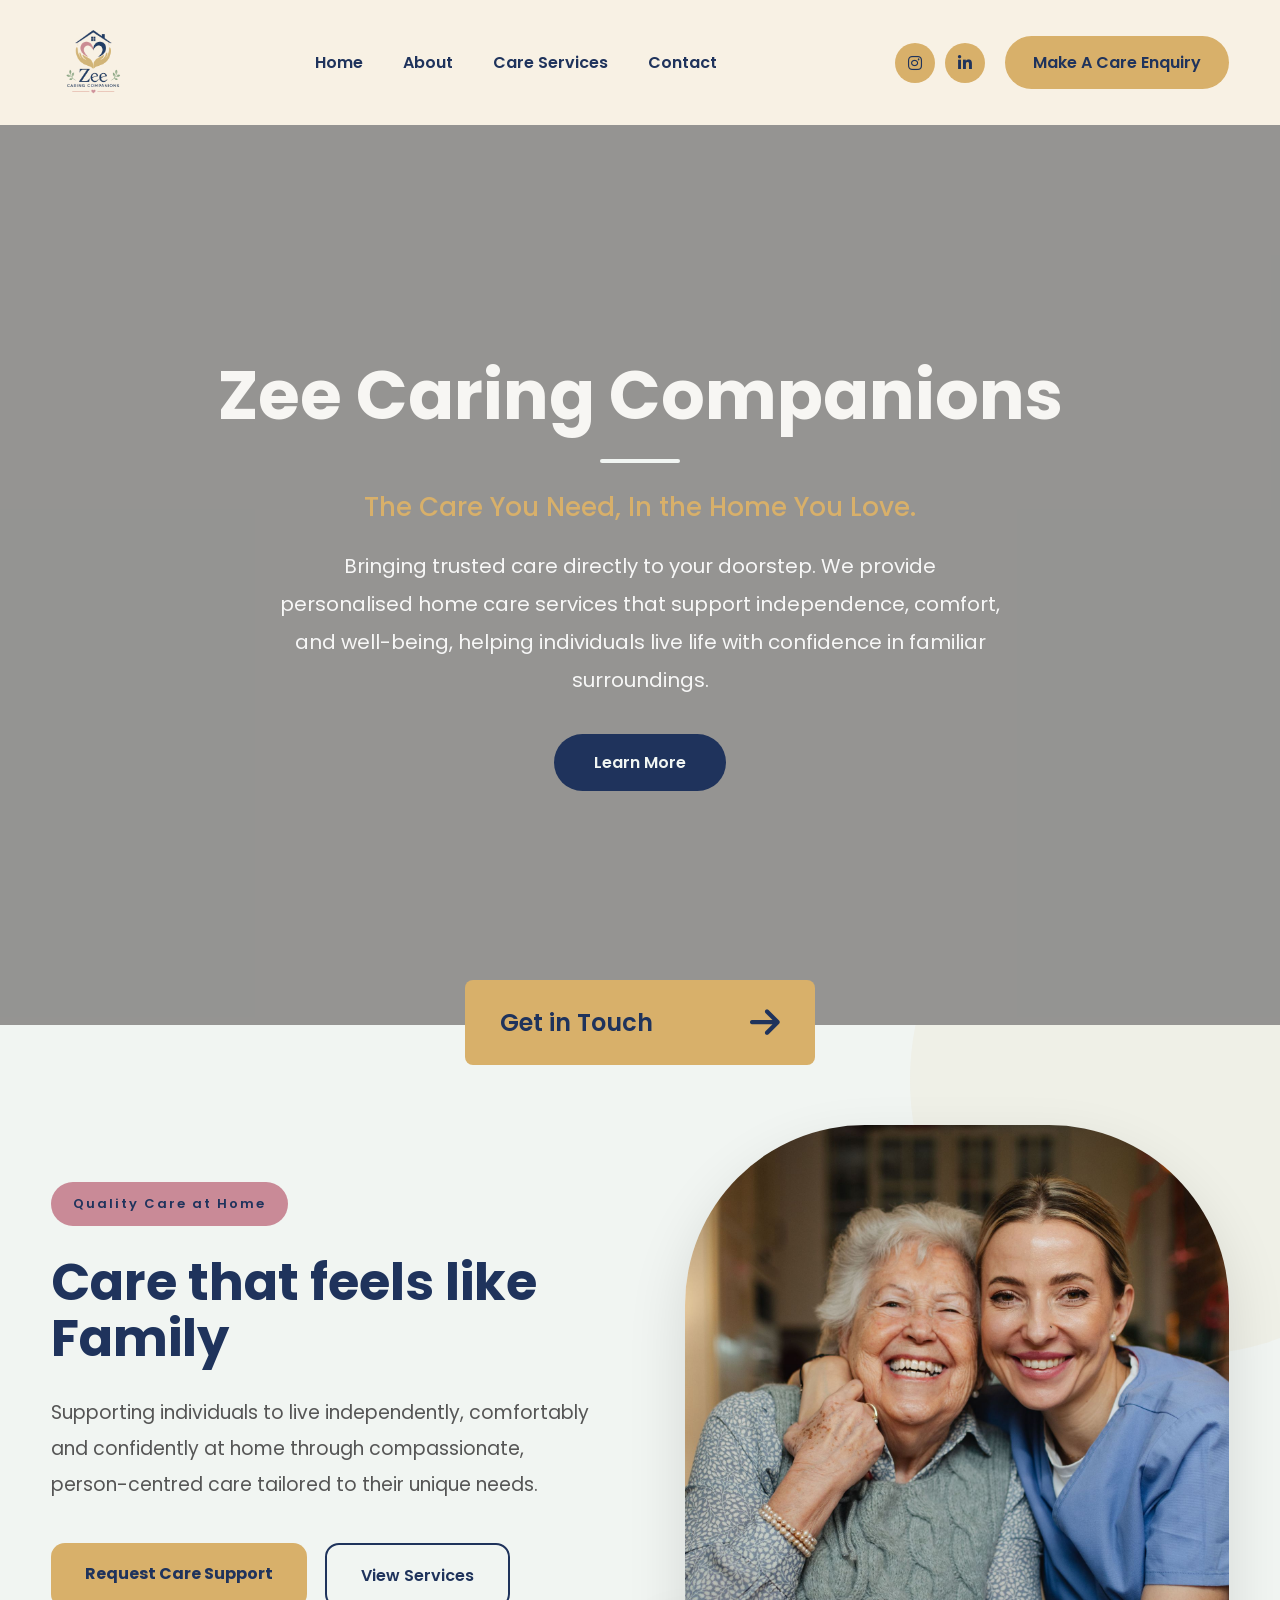
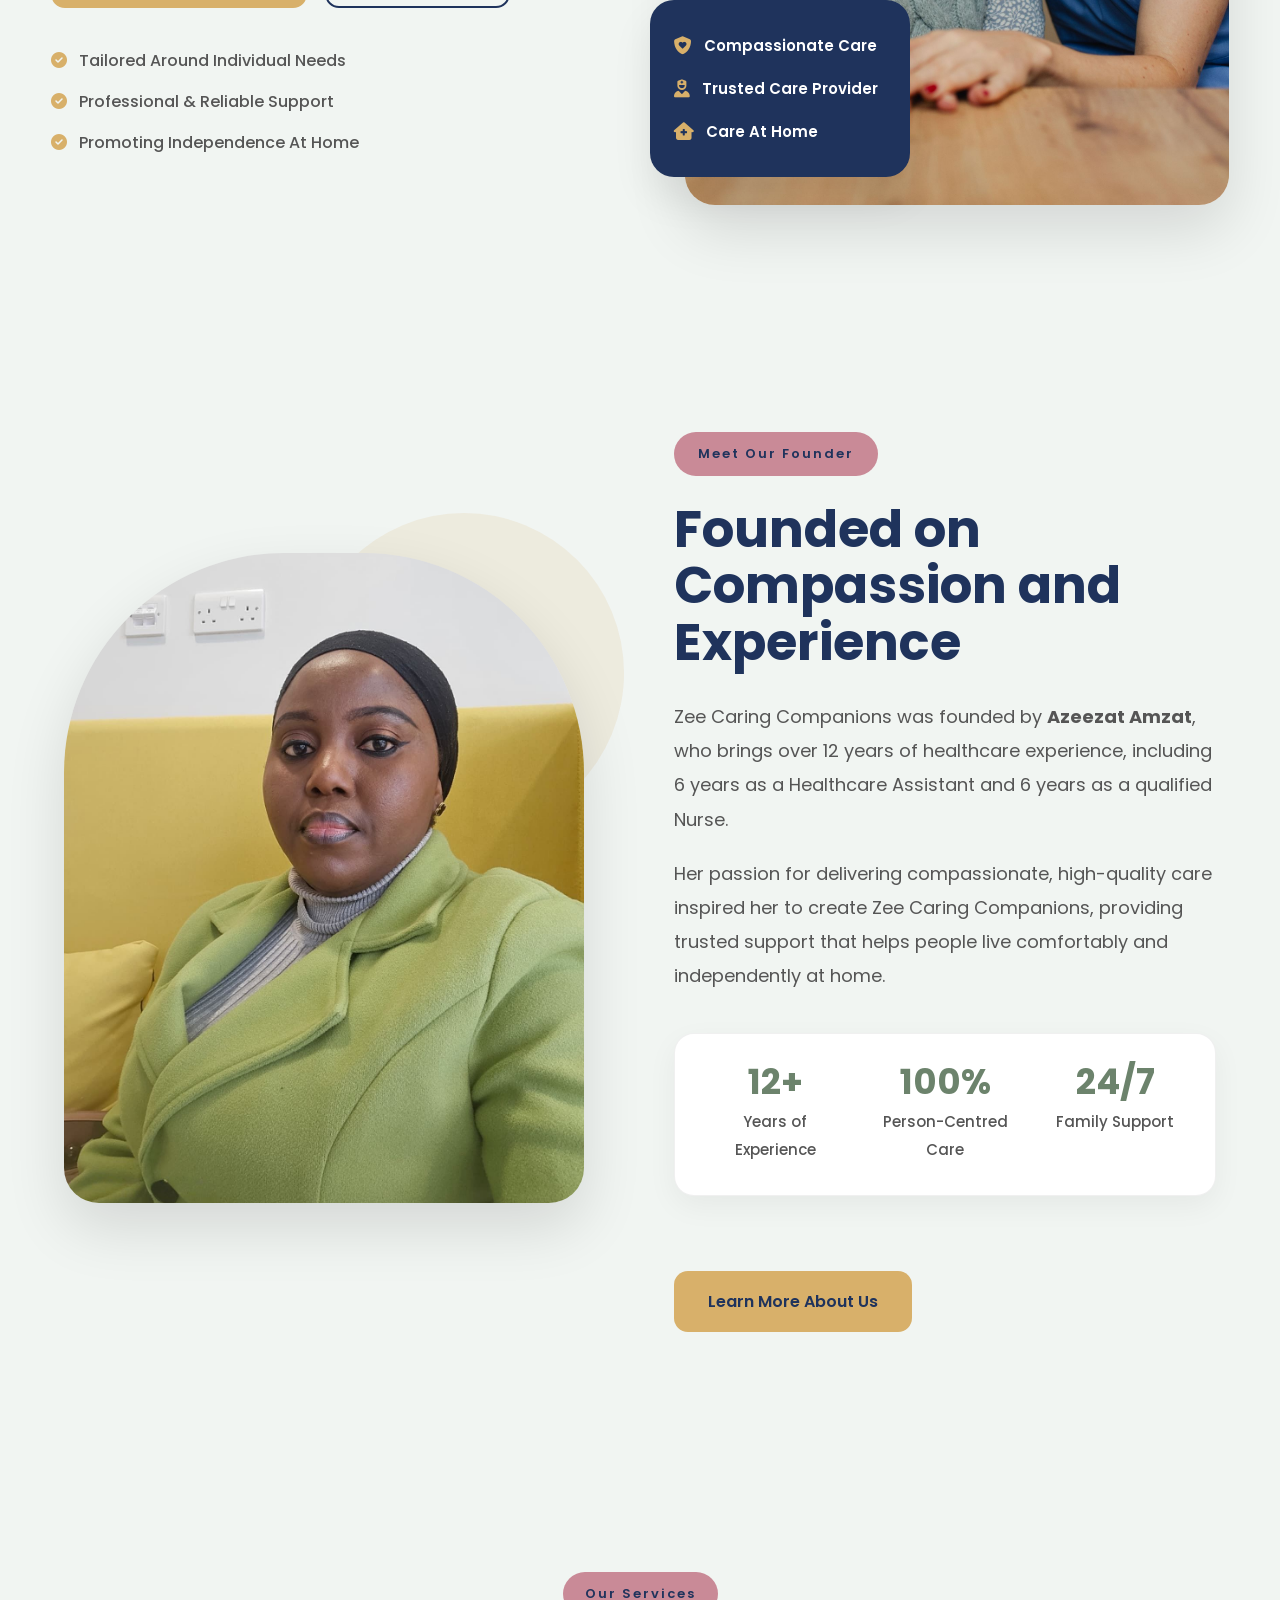
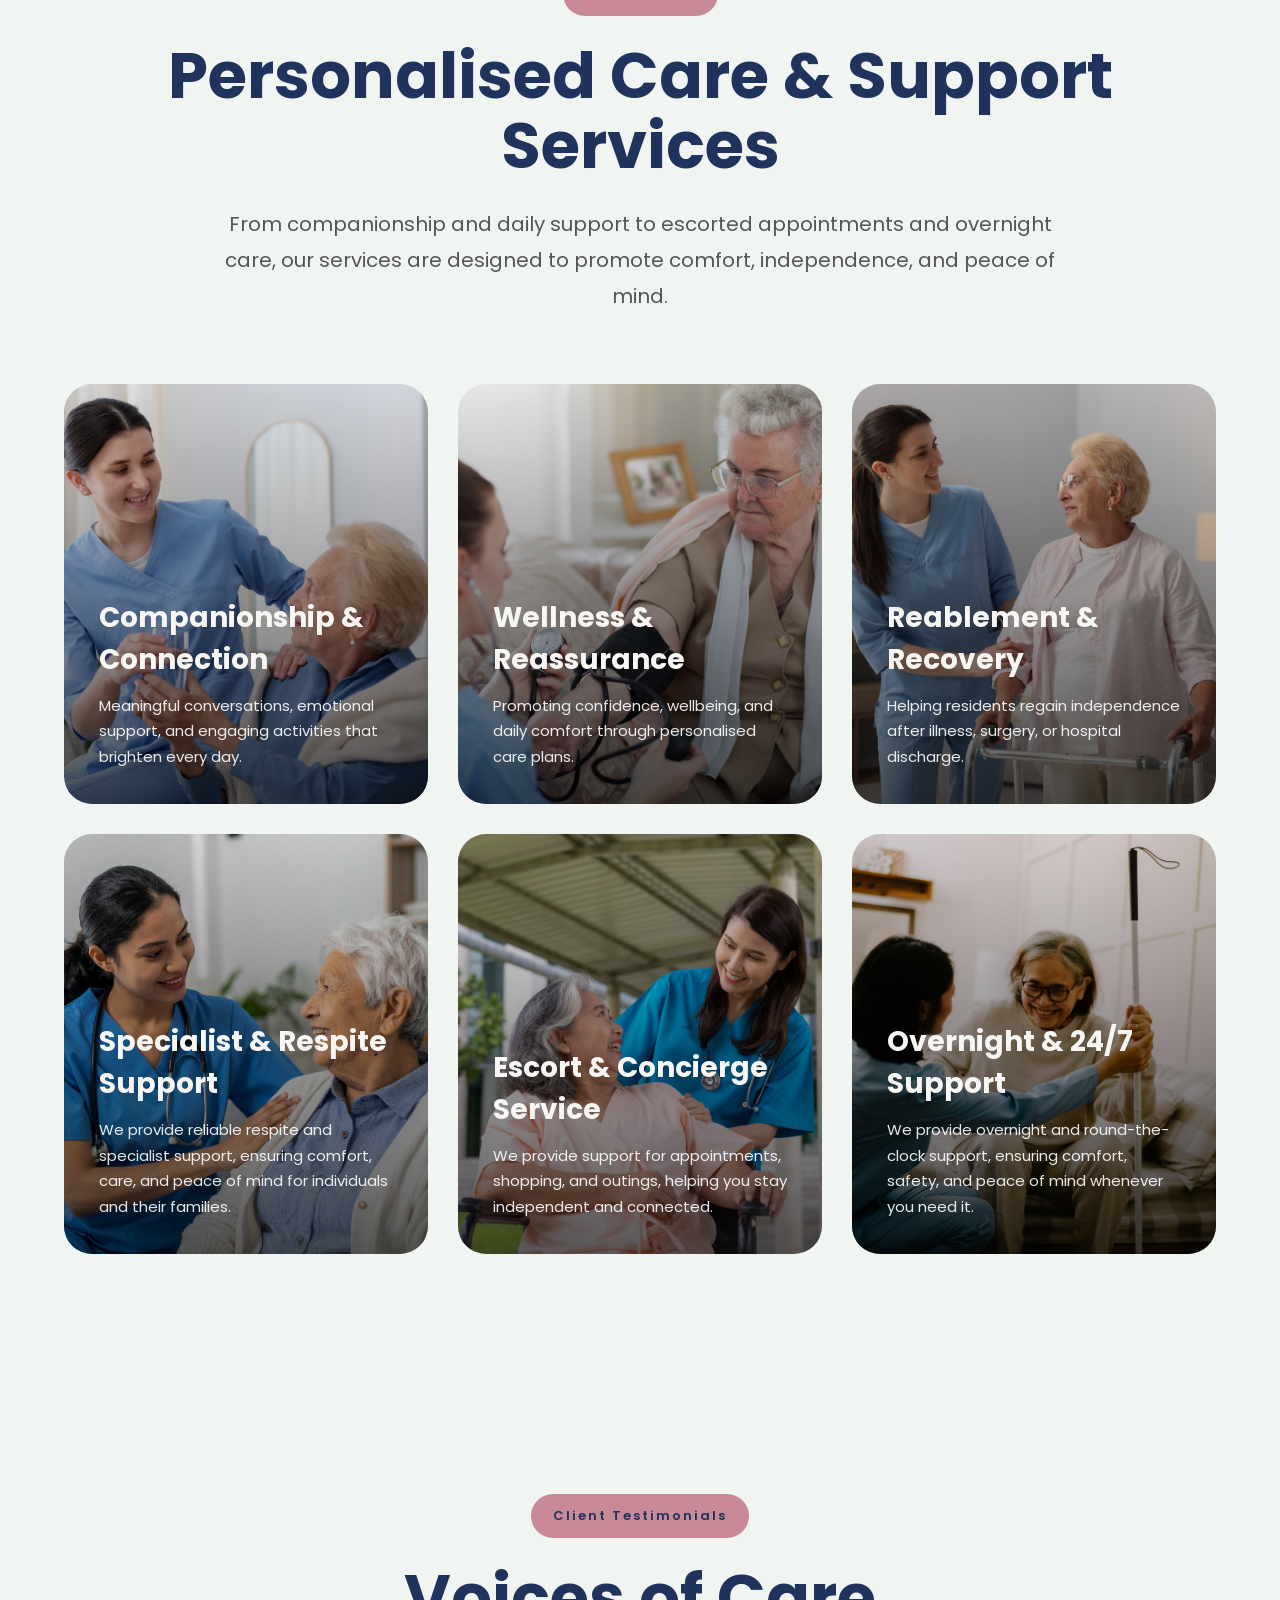
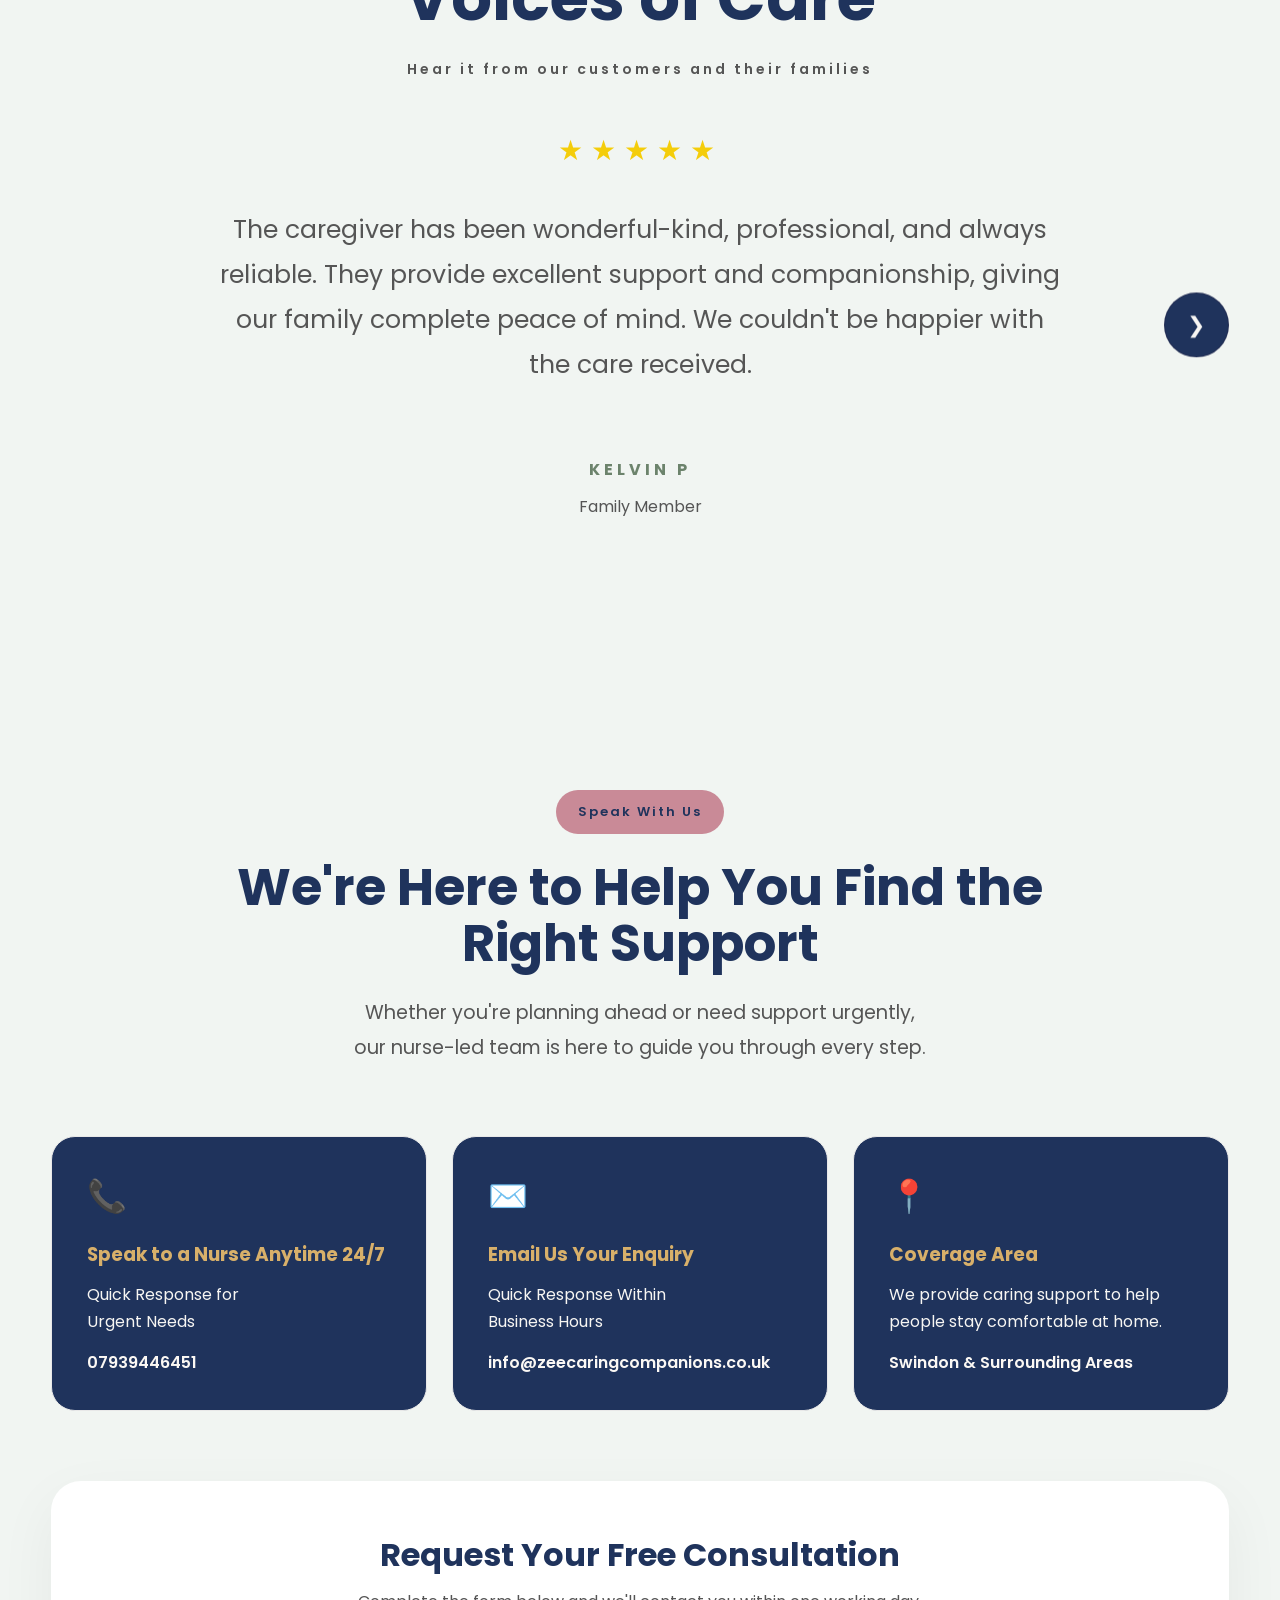
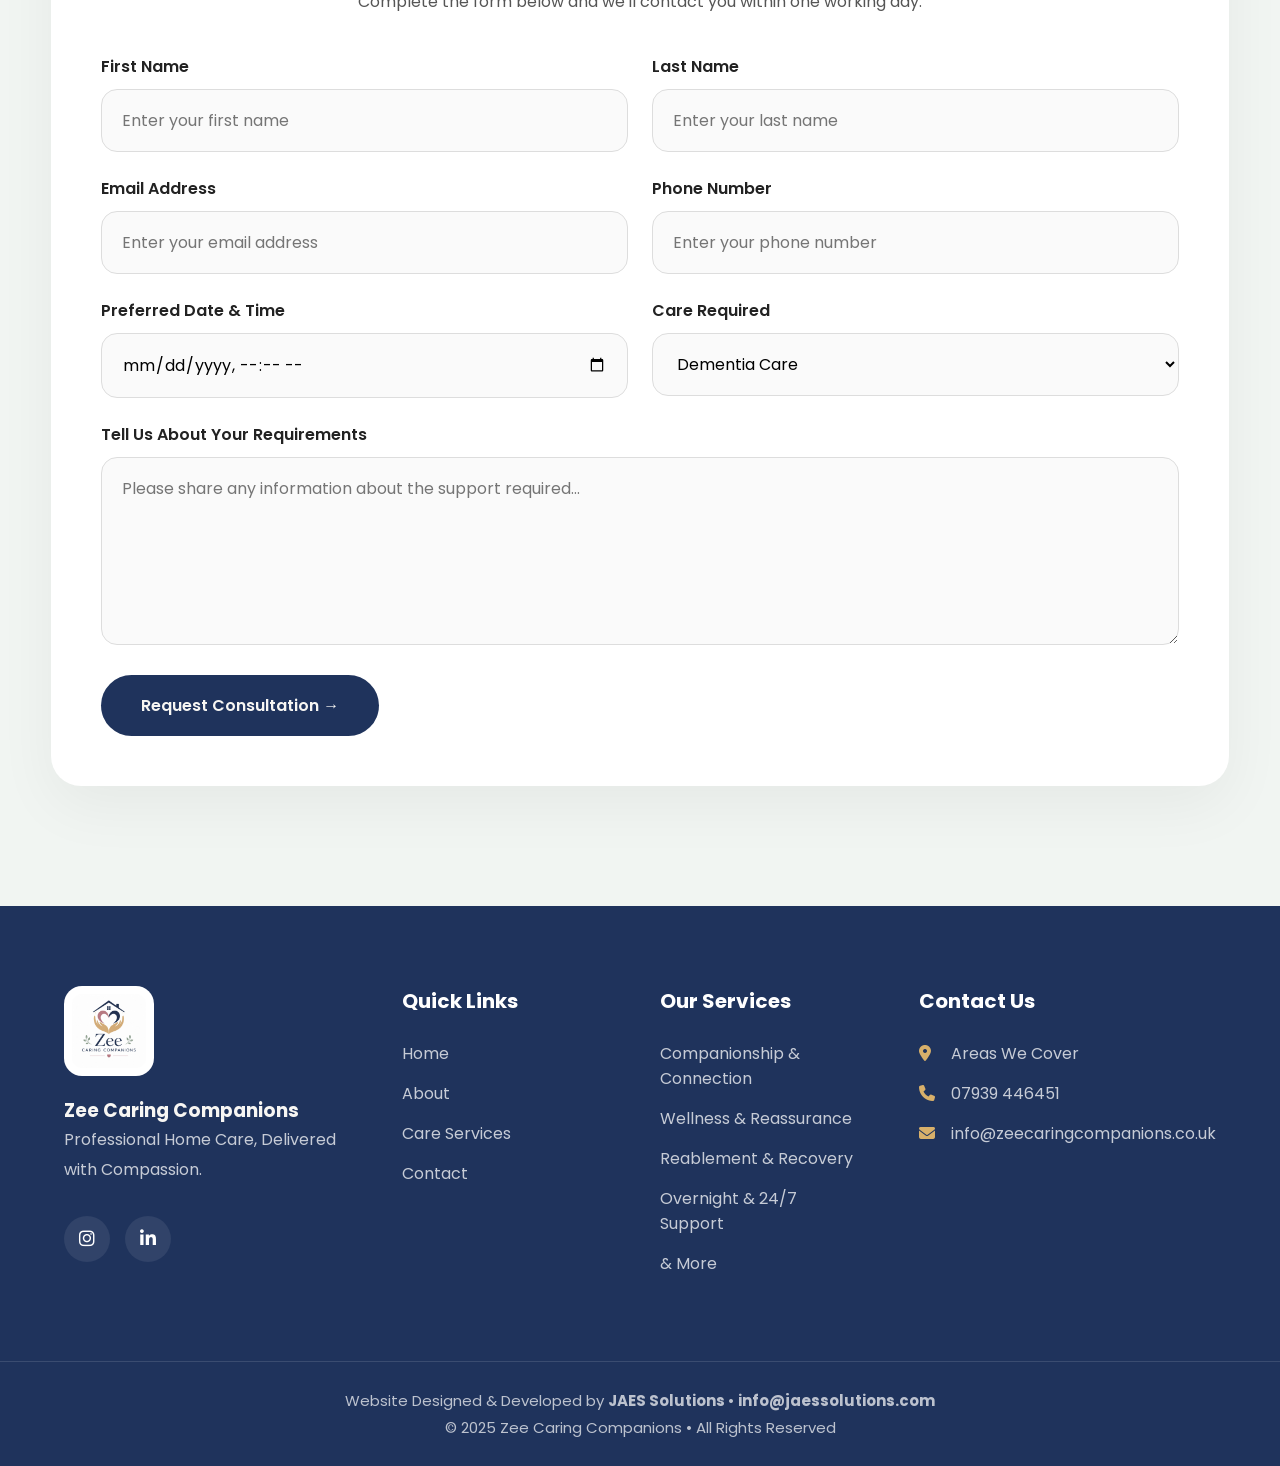
==== commit cf30e672: "Fixed asset paths" ====
--- a/index.html
+++ b/index.html
@@ -21,7 +21,7 @@
         <div class="container navbar">
 
             <div class="logo">
-                <img src="Assets/ChatGPT Image Jun 10, 2026, 03_01_08 PM.png" alt="Zee Caring Companions">
+                <img src="Assets/Logo Without BG.png" alt="Zee Caring Companions">
             </div>
 
             <nav>
@@ -35,8 +35,17 @@
 
             <div class="header-right">
                 <div class="social-icons">
-                    <a href="#"><i class="fab fa-facebook-f"></i></a>
-                    <a href="#"><i class="fab fa-linkedin-in"></i></a>
+                    <a href="https://www.instagram.com/zeecaringcompanions/" 
+                      target="_blank" 
+                       aria-label="Instagram">
+                       <i class="fab fa-instagram"></i>
+                    </a>
+
+                    <a href="YOUR_LINKEDIN_URL" 
+                      target="_blank" 
+                       aria-label="LinkedIn">
+                       <i class="fab fa-linkedin-in"></i>
+                    </a>
                 </div>
 
                 <a href="Contact.html" class="enquiry-btn">
@@ -713,13 +722,17 @@
     </p>
 
     <div class="footer-social">
-        <a href="#" aria-label="Facebook">
-            <i class="fa-brands fa-facebook-f"></i>
-        </a>
-
-        <a href="#" aria-label="LinkedIn">
-            <i class="fa-brands fa-linkedin-in"></i>
-        </a>
+        <a href="https://www.instagram.com/zeecaringcompanions/" 
+                      target="_blank" 
+                       aria-label="Instagram">
+                       <i class="fab fa-instagram"></i>
+                    </a>
+
+                    <a href="YOUR_LINKEDIN_URL" 
+                      target="_blank" 
+                       aria-label="LinkedIn">
+                       <i class="fab fa-linkedin-in"></i>
+                    </a>
     </div>
 
 </div>
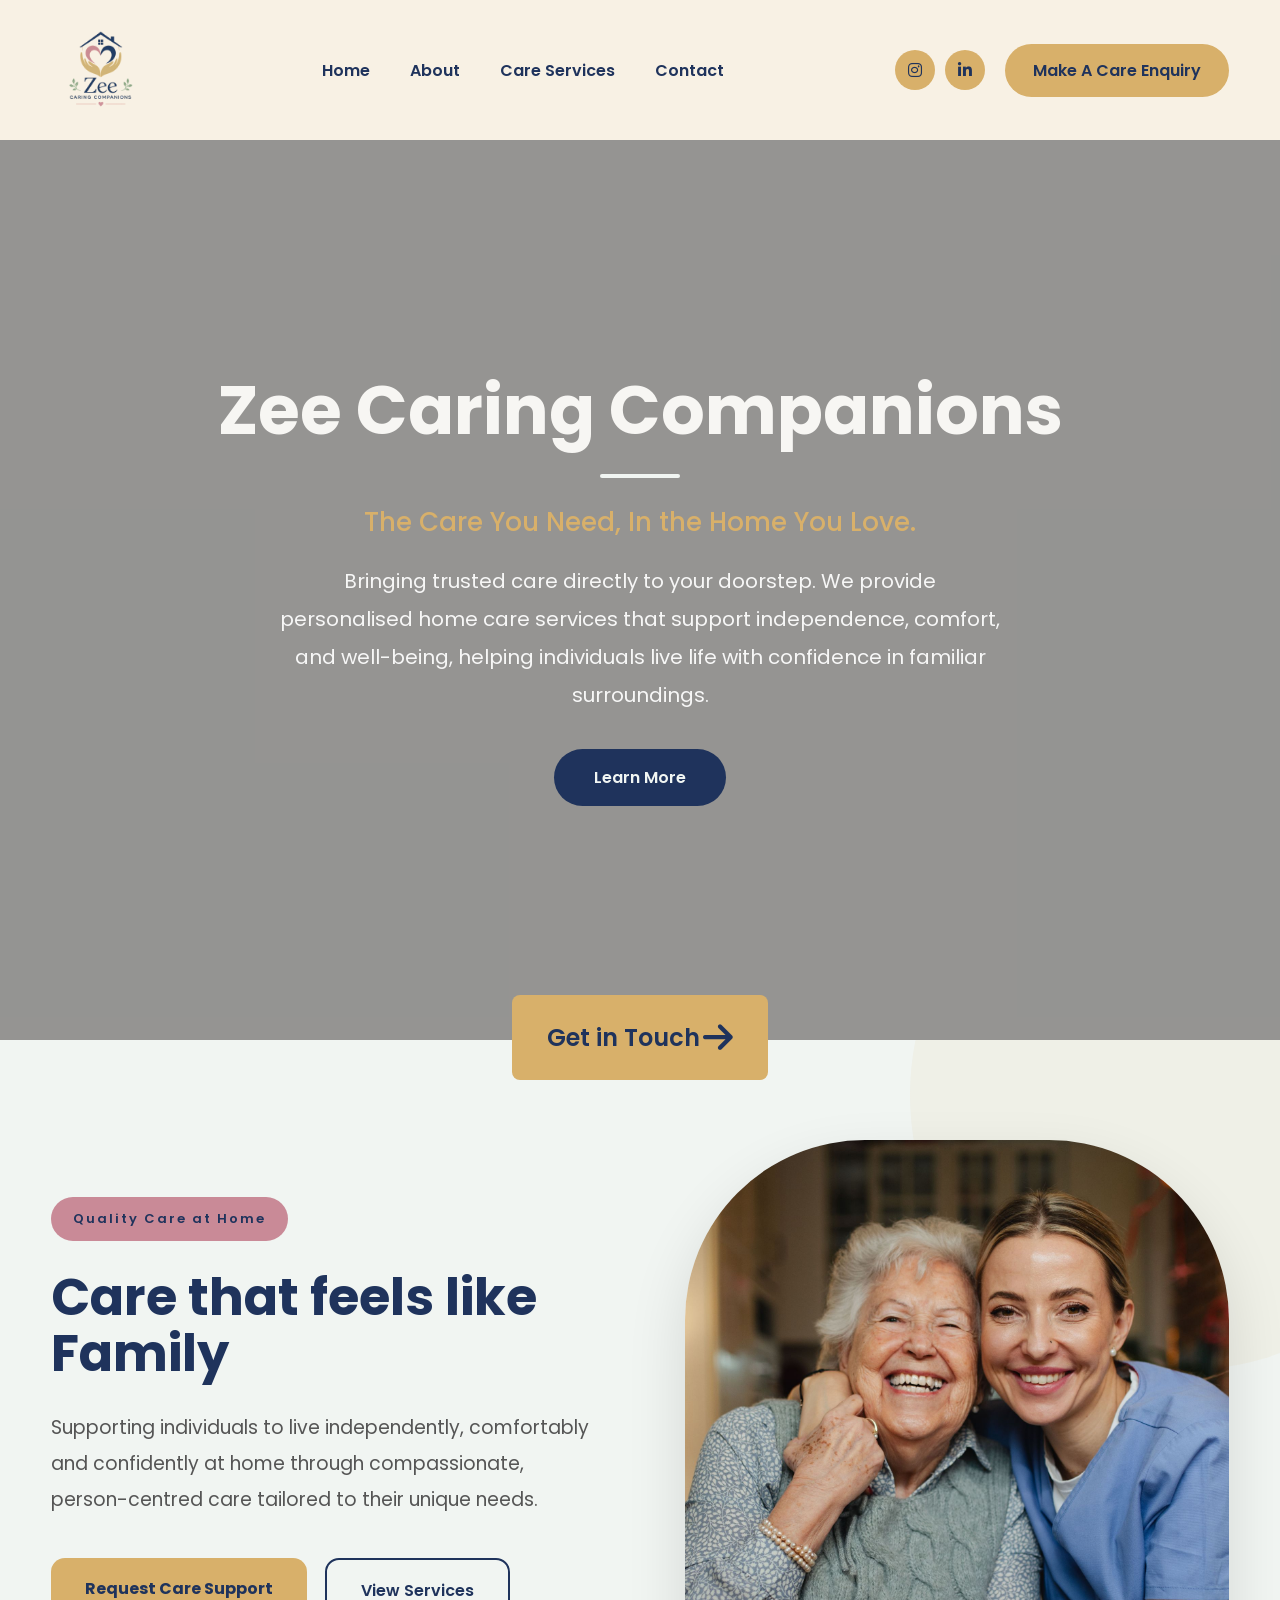
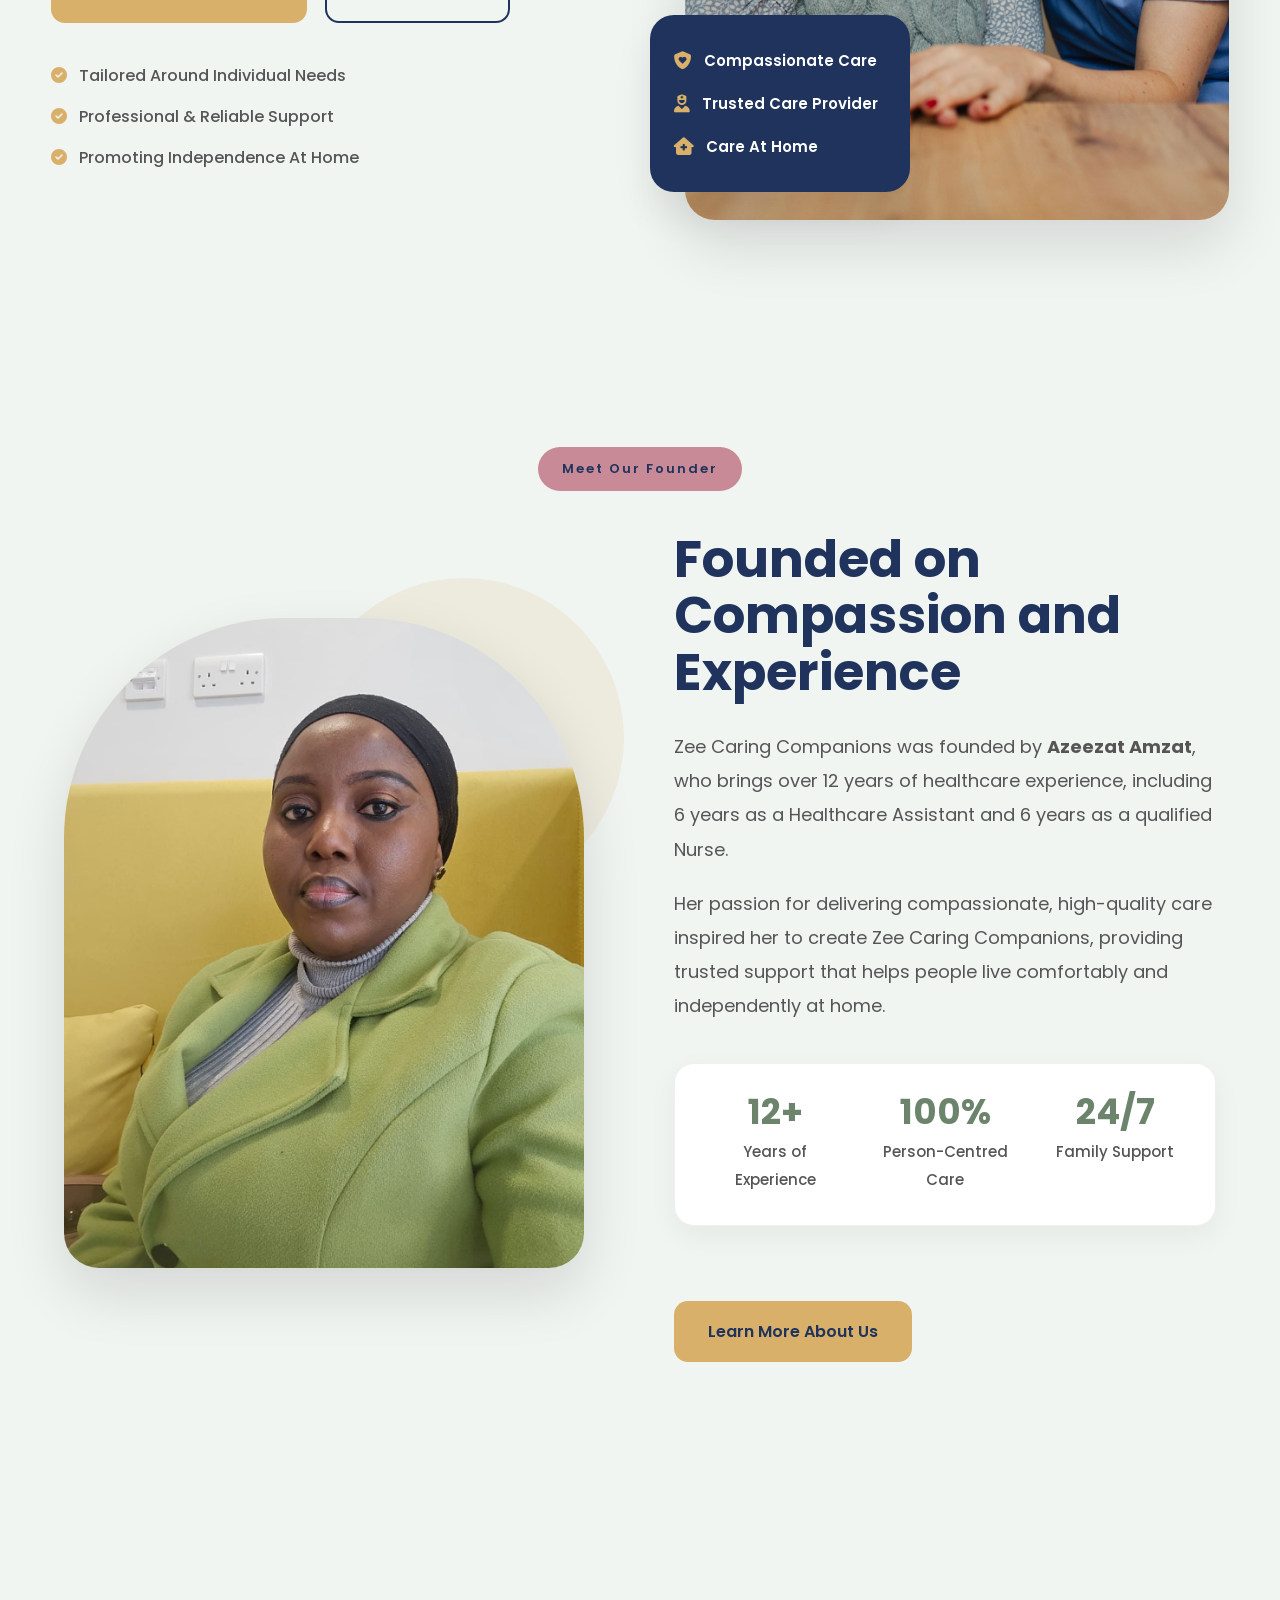
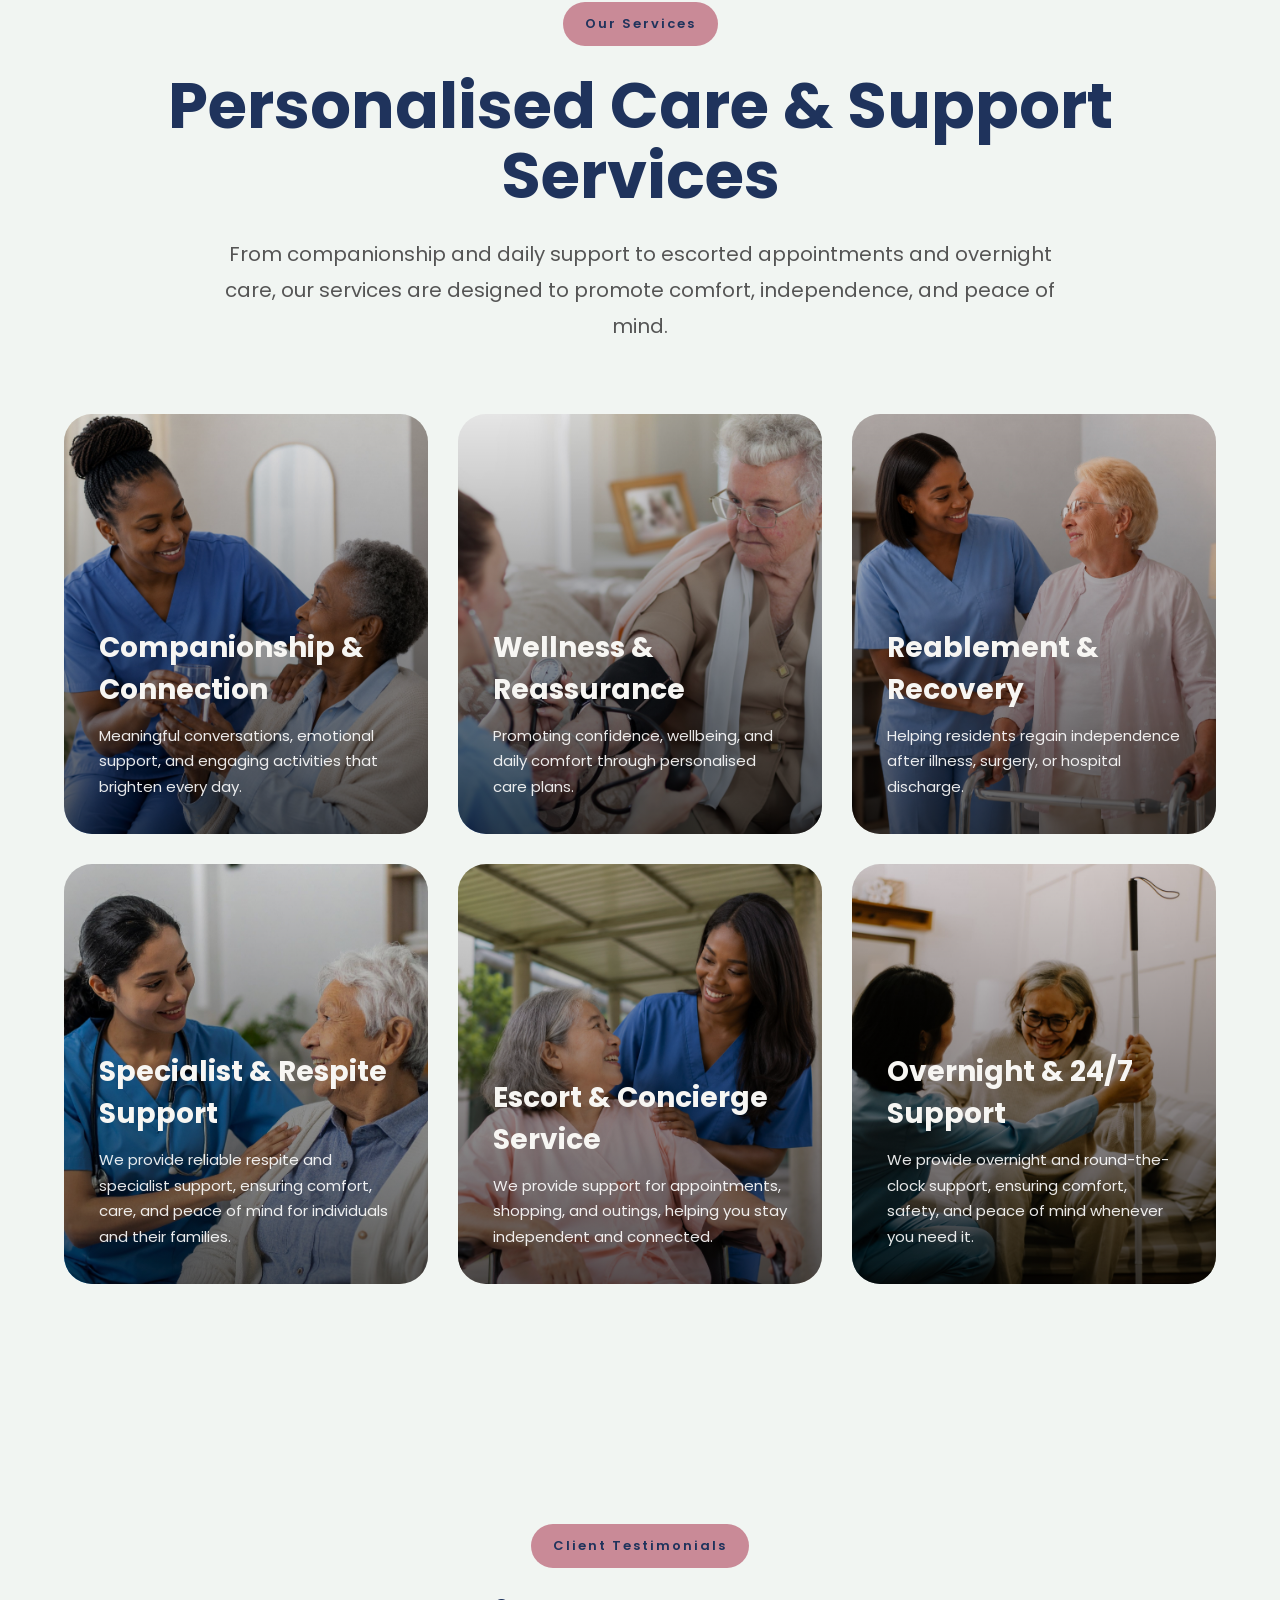
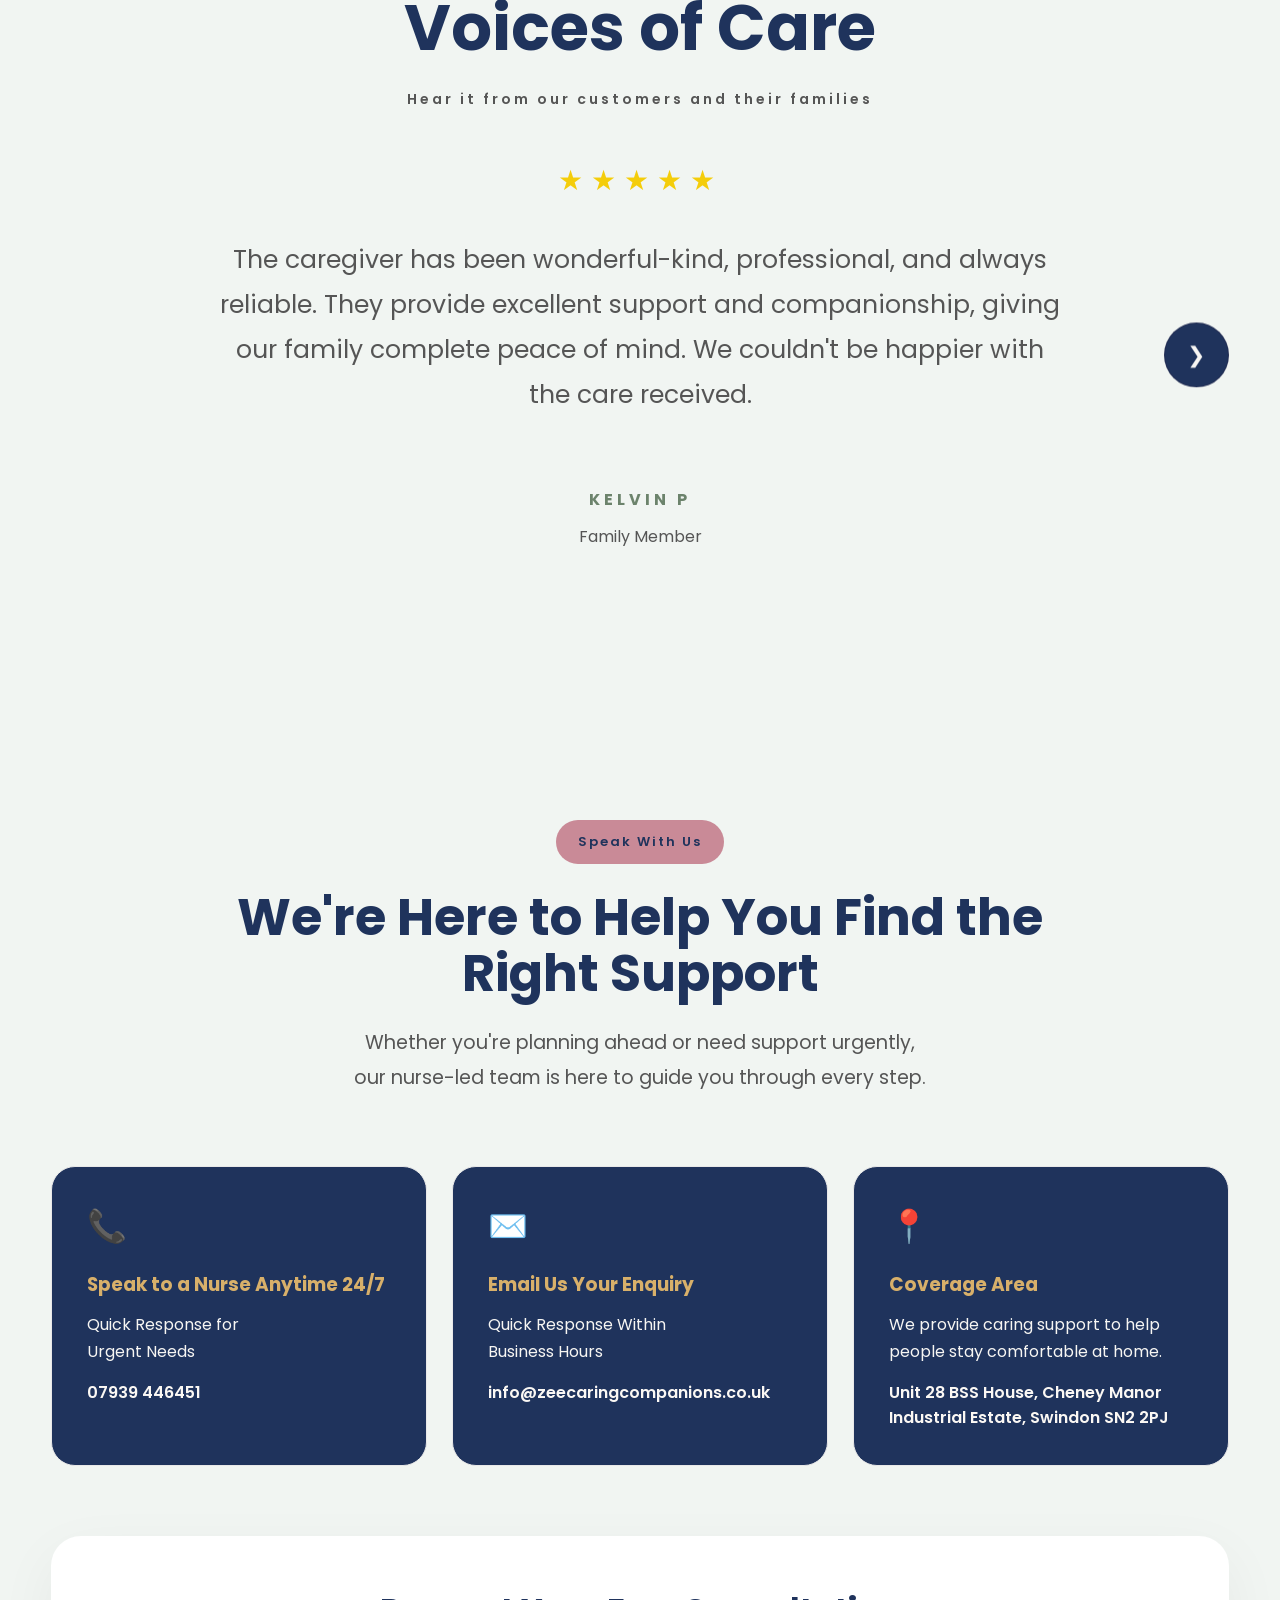
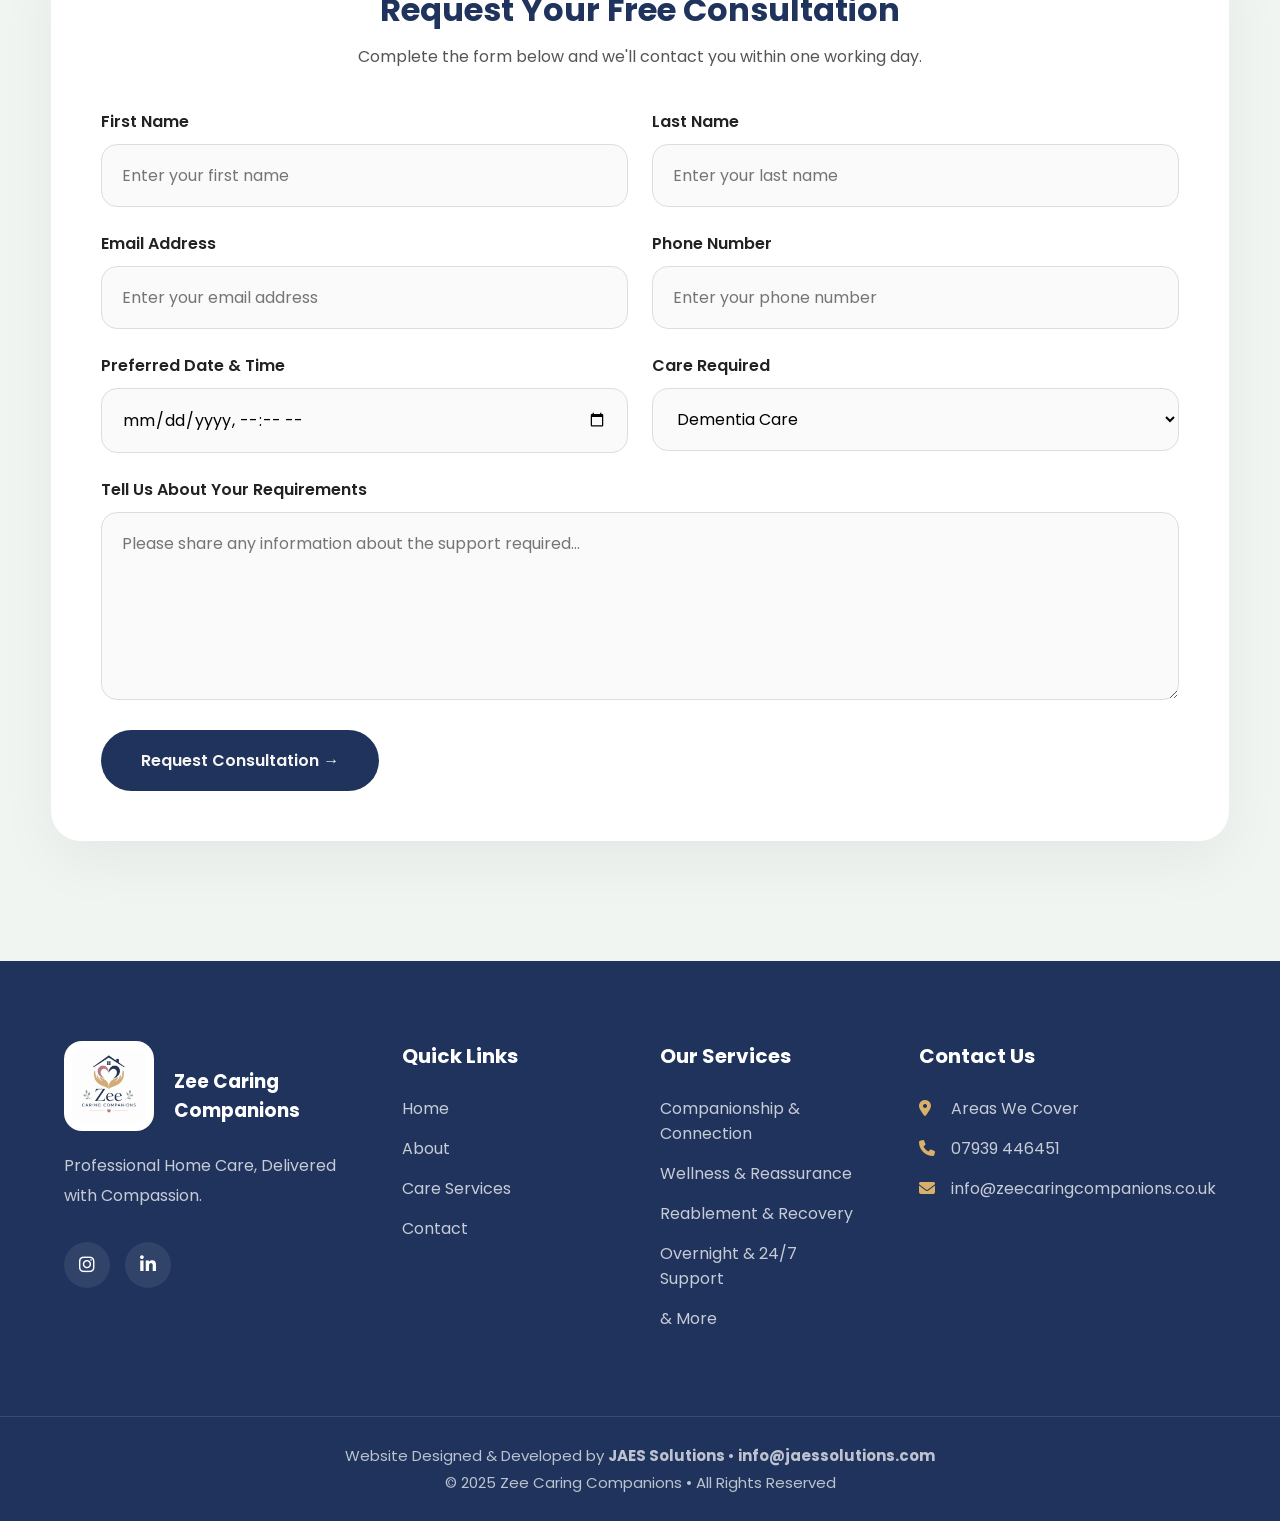
==== commit 748beaee: "Update website with latest pages and assets" ====
--- a/index.html
+++ b/index.html
@@ -1,19 +1,86 @@
 <!DOCTYPE html>
 <html lang="en">
 <head>
-    <meta charset="UTF-8">
-    <meta name="viewport" content="width=device-width, initial-scale=1.0">
-    <title>Zee Caring Companions</title>
-    <link rel="stylesheet" href="style.css">
-
-    <!-- Font Awesome -->
-    <link rel="stylesheet"
-        href="https://cdnjs.cloudflare.com/ajax/libs/font-awesome/6.5.1/css/all.min.css">
-
-    <!-- Google Font -->
-    <link href="https://fonts.googleapis.com/css2?family=Poppins:wght@300;400;500;600;700&display=swap"
-        rel="stylesheet">
+
+<meta charset="UTF-8">
+<meta name="viewport" content="width=device-width, initial-scale=1.0">
+
+<!-- Primary SEO -->
+<title>Zee Caring Companions | Home Care Services in Swindon </title>
+
+<meta name="description"
+content="Zee Caring Companions provides compassionate home care services in Swindon, including companionship, dementia care, respite care, overnight support, escorted appointments and personalised nurse-led care.">
+
+<meta name="keywords"
+content="Home Care Swindon, Domiciliary Care Swindon, Dementia Care Swindon, Companion Care Swindon, Respite Care Swindon, Overnight Care Swindon, Elderly Care Swindon, Personal Care Swindon, Home Support Services Swindon, Zee Caring Companions">
+
+<meta name="author"
+content="Zee Caring Companions">
+
+<meta name="robots"
+content="index, follow">
+
+<link rel="icon"
+href="Assets/Logo Without BG.png"
+type="image/png">
+
+<link rel="canonical"
+href="https://www.zeecaringcompanions.co.uk/">
+
+<!-- Open Graph (Facebook & LinkedIn) -->
+
+<meta property="og:type" content="website">
+<meta property="og:title" content="Zee Caring Companions | Home Care Services in Swindon">
+<meta property="og:description"
+content="Professional and compassionate home care services helping individuals live independently in the comfort of their own home.">
+<meta property="og:url"
+content="https://www.zeecaringcompanions.co.uk/">
+<meta property="og:image"
+content="https://www.zeecaringcompanions.co.uk/Assets/Home%20Page%20Image.jpg">
+
+<!-- Twitter -->
+
+<meta name="twitter:card" content="summary_large_image">
+<meta name="twitter:title" content="Zee Caring Companions">
+<meta name="twitter:description"
+content="Trusted home care services in Swindon delivered with compassion, dignity and professionalism.">
+<meta name="twitter:image"
+content="https://www.zeecaringcompanions.co.uk/Assets/Home%20Page%20Image.jpg">
+
+<!-- Font Awesome -->
+<link rel="stylesheet"
+href="https://cdnjs.cloudflare.com/ajax/libs/font-awesome/6.5.1/css/all.min.css">
+
+<!-- Google Font -->
+<link href="https://fonts.googleapis.com/css2?family=Poppins:wght@300;400;500;600;700&display=swap"
+rel="stylesheet">
+
+<link rel="stylesheet" href="style.css">
+
+<!-- Local Business Schema -->
+
+<script type="application/ld+json">
+{
+ "@context":"https://schema.org",
+ "@type":"HomeHealthCareService",
+ "name":"Zee Caring Companions",
+ "url":"https://www.zeecaringcompanions.co.uk",
+ "telephone":"07939 446451",
+ "email":"info@zeecaringcompanions.co.uk",
+ "address":{
+   "@type":"PostalAddress",
+   "streetAddress":"Unit 28 BSS House, Cheney Manor Industrial Estate",
+   "addressLocality":"Swindon",
+   "postalCode":"SN2 2PJ",
+   "addressCountry":"GB"
+ },
+ "areaServed":"Swindon",
+ "founder":"Azeezat Amzat"
+}
+</script>
+
 </head>
+
 <body>
 
     <!-- Header -->
@@ -21,10 +88,14 @@
         <div class="container navbar">
 
             <div class="logo">
-                <img src="Assets/Logo Without BG.png" alt="Zee Caring Companions">
-            </div>
-
-            <nav>
+    <img src="Assets/Logo Without BG.png" alt="Zee Caring Companions Home Care Provider Swindon">
+</div>
+
+<div class="menu-toggle">
+    <i class="fas fa-bars"></i>
+</div>
+
+<nav class="nav-menu">
                 <ul>
                     <li><a href="index.html">Home</a></li>
                     <li><a href="About.html">About</a></li>
@@ -41,7 +112,7 @@
                        <i class="fab fa-instagram"></i>
                     </a>
 
-                    <a href="YOUR_LINKEDIN_URL" 
+                    <a href="https://www.linkedin.com/company/zee-caring-companions/" 
                       target="_blank" 
                        aria-label="LinkedIn">
                        <i class="fab fa-linkedin-in"></i>
@@ -113,9 +184,9 @@
                     Quality Care at Home
                 </span>
 
-                <h1>
+                <h2>
                     Care that feels like Family
-                </h1>
+                </h2>
 
                 <p>
                     Supporting individuals to live independently,
@@ -163,7 +234,7 @@
 
                 <img
                     src="Assets/Home Page Image.jpg"
-                    alt="Professional Home Care"
+                    alt="Professional Home Care Services in Swindon"
                 >
 
                 <div class="hero-trust-panel">
@@ -198,7 +269,9 @@
 ==================================== -->
 
 <section class="founder-section">
-
+     <span class="founder-tag">
+        Meet Our Founder
+    </span>
     <div class="founder-container">
 
         <!-- Founder Image -->
@@ -209,7 +282,7 @@
 
             <img
                 src="Assets/Founder Image.jpg"
-                alt="Azeezat Amzat"
+                alt="Azeezat Amzat Founder of Zee Caring Companions Swindon"
                 class="founder-image"
             >
 
@@ -218,10 +291,6 @@
         <!-- Founder Content -->
 
         <div class="founder-content">
-
-            <span class="founder-tag">
-                Meet Our Founder
-            </span>
 
             <h2>
                 Founded on Compassion and Experience
@@ -296,8 +365,9 @@
     <div class="services-grid">
 
         <!-- Service 1 -->
+        <a href="companionship-connection.html" class="service-link">
         <div class="service-card">
-            <img src="Assets/Companionship.jpg" alt="Companionship Care">
+            <img src="Assets/Companionship.jpg" alt="Companionship Care in Swindon">
 
             <div class="service-overlay">
                 <h3>Companionship & Connection</h3>
@@ -307,10 +377,12 @@
                 </p>
             </div>
         </div>
+         </a>
 
         <!-- Service 2 -->
+         <a href="wellness-reassurance.html" class="service-link">
         <div class="service-card">
-            <img src="Assets/Wellness.jpg" alt="Wellness Support">
+            <img src="Assets/Wellness.jpg" alt="Wellness Support in Swindon">
 
             <div class="service-overlay">
                 <h3>Wellness & Reassurance</h3>
@@ -320,10 +392,12 @@
                 </p>
             </div>
         </div>
+        </a>
 
         <!-- Service 3 -->
+         <a href="reablement-recovery.html" class="service-link">
         <div class="service-card">
-            <img src="Assets/Reablement.jpg" alt="Recovery Care">
+            <img src="Assets/Reablement.jpg" alt="Recovery Care in Swindon">
 
             <div class="service-overlay">
                 <h3>Reablement & Recovery</h3>
@@ -333,10 +407,12 @@
                 </p>
             </div>
         </div>
+        </a>
 
         <!-- Service 4 -->
+        <a href="specialist-respite-support.html" class="service-link">
         <div class="service-card">
-            <img src="Assets/Specialist.jpg" alt="Dementia Care">
+            <img src="Assets/Specialist.jpg" alt="Dementia Care in Swindon">
 
             <div class="service-overlay">
                 <h3>Specialist & Respite Support</h3>
@@ -346,10 +422,12 @@
                 </p>
             </div>
         </div>
+        </a>
 
         <!-- Service 5 -->
+         <a href="escort-concierge-service.html" class="service-link">
         <div class="service-card">
-            <img src="Assets/Escort.jpg" alt="Respite Care">
+            <img src="Assets/Escort.jpg" alt="Respite Care in Swindon">
 
             <div class="service-overlay">
                 <h3>Escort & Concierge Service</h3>
@@ -359,10 +437,11 @@
                 </p>
             </div>
         </div>
-
+        </a>
         <!-- Service 6 -->
+         <a href="overnight-24-7-support.html" class="service-link">
         <div class="service-card">
-            <img src="Assets/Overnight.jpg" alt="24/7 Support">
+            <img src="Assets/Overnight.jpg" alt="24/7 Support in Swindon">
 
             <div class="service-overlay">
                 <h3>Overnight & 24/7 Support</h3>
@@ -372,7 +451,7 @@
                 </p>
             </div>
         </div>
-
+        </a>
     </div>
 
 </section>
@@ -606,7 +685,7 @@
                 <div class="icon">📞</div>
                 <h3>Speak to a Nurse Anytime 24/7</h3>
                 <p>Quick Response for <br> Urgent Needs</p>
-                <a href="tel:07939446451">07939446451</a>
+                <a href="tel:07939 446451">07939 446451</a>
             </div>
 
             <div class="option-card">
@@ -618,12 +697,15 @@
                 </a>
             </div>
 
-            <div class="option-card">
-                <div class="icon">📍</div>
-                <h3>Coverage Area</h3>
-                <p>We provide caring support to help people stay comfortable at home.</p>
-                <span>Swindon & Surrounding Areas</span>
-            </div>
+            <a href="Contact.html#areas-we-cover" class="option-card area-link">
+            <div class="icon">📍</div>
+            <h3>Coverage Area</h3>
+            <p>
+            We provide caring support to help people stay
+            comfortable at home.
+            </p>
+            <span>Unit 28 BSS House, Cheney Manor Industrial Estate, Swindon SN2 2PJ</span>
+           </a>
 
         </div>
 
@@ -639,7 +721,7 @@
                 </p>
             </div>
 
-            <form>
+            <form action="#" method="post">
 
                 <div class="form-grid">
 
@@ -711,15 +793,20 @@
         <!-- Brand -->
         <div class="footer-brand">
 
+    <div class="footer-brand-top">
+
     <div class="footer-logo">
-        <img src="Assets/Zee care Logo.jpg" alt="Zee Caring Companions Logo">
+        <img src="Assets/Zee care Logo.jpg"
+             alt="Zee Caring Companions Logo">
     </div>
 
     <h3>Zee Caring Companions</h3>
 
-    <p>
-        Professional Home Care, Delivered with Compassion.
-    </p>
+</div>
+
+<p>
+    Professional Home Care, Delivered with Compassion.
+</p>
 
     <div class="footer-social">
         <a href="https://www.instagram.com/zeecaringcompanions/" 
@@ -728,7 +815,7 @@
                        <i class="fab fa-instagram"></i>
                     </a>
 
-                    <a href="YOUR_LINKEDIN_URL" 
+                    <a href="https://www.linkedin.com/company/zee-caring-companions/" 
                       target="_blank" 
                        aria-label="LinkedIn">
                        <i class="fab fa-linkedin-in"></i>
@@ -767,15 +854,19 @@
             <h4>Contact Us</h4>
 
             <ul class="contact-info">
-                <li>
-                    <i class="fa-solid fa-location-dot"></i>
-                    <span>Areas We Cover</span>
-                </li>
-
-                <li>
-                    <i class="fa-solid fa-phone"></i>
-                    <span>07939 446451</span>
-                </li>
+            <li>
+                <i class="fa-solid fa-location-dot"></i>
+                <a href="Contact.html#areas-we-cover">
+                    Areas We Cover
+                </a>
+            </li>
+
+            <li>
+                <i class="fa-solid fa-phone"></i>
+                <a href="tel:07939 446451">
+                   07939 446451
+                </a>
+            </li>
 
                 <li>
                     <i class="fa-solid fa-envelope"></i>
@@ -854,6 +945,19 @@
 
 });
 </script>
-
+<script>
+const menuToggle =
+document.querySelector(".menu-toggle");
+
+const navMenu =
+document.querySelector(".nav-menu");
+
+menuToggle.addEventListener("click", () => {
+
+    navMenu.classList.toggle("active");
+
+});
+
+</script>
 </body>
 </html>
--- a/style.css
+++ b/style.css
@@ -1,3 +1,6 @@
+html{
+    scroll-behavior:smooth;
+}
 /* Navigation Bar */
 *{
     margin:0;
@@ -32,7 +35,7 @@
 }
 
 .logo img{
-    width:85px;
+    width:100px;
     height:auto;
     display:block;
 }
@@ -205,7 +208,7 @@
     left:50%;
     transform:translateX(-50%);
     width:350px;
-    max-width:90%;
+    max-width:20%;
     background:#D8B06A;
     padding:25px 35px;
     display:flex;
@@ -318,7 +321,7 @@
     margin-bottom:28px;
 }
 
-.hero-left h1{
+.hero-left h2{
     font-size:clamp(2.8rem,4vw,4.8rem);
     
     line-height:1.1;
@@ -476,72 +479,6 @@
     color:#D8B06A;
     font-size:18px;
 }
-
-/* ====================================
-   RESPONSIVE
-==================================== */
-
-@media(max-width:1100px){
-
-    .hero-grid{
-        grid-template-columns:1fr;
-        gap:60px;
-    }
-
-    .hero-right{
-        max-width:650px;
-        margin:auto;
-    }
-
-    .hero-trust-panel{
-        left:20px;
-    }
-}
-
-@media(max-width:768px){
-
-    .premium-hero{
-        padding:70px 0;
-    }
-
-    .hero-left h1{
-        font-size:3rem;
-    }
-
-    .hero-left p{
-        font-size:17px;
-    }
-
-    .hero-right img{
-        height:500px;
-
-        border-radius:
-            100px
-            100px
-            25px
-            25px;
-    }
-
-    .hero-buttons{
-        flex-direction:column;
-    }
-
-    .primary-btn,
-    .secondary-btn{
-        width:100%;
-        text-align:center;
-    }
-
-    .hero-trust-panel{
-        position:relative;
-
-        left:0;
-        bottom:auto;
-
-        margin-top:20px;
-    }
-}
-
 /* ====================================
    HERO SECTION ENDS
 ==================================== */
@@ -610,7 +547,11 @@
 /* ==========================
    CONTENT
 ========================== */
-
+.founder-section .founder-tag{
+    display:block;
+    width:max-content;
+    margin:0 auto 40px;
+}
 .founder-tag{
     display:inline-block;
 
@@ -714,67 +655,6 @@
 
 .founder-btn:hover{
     transform:translateY(-4px);
-}
-
-/* ==========================
-   RESPONSIVE
-========================== */
-
-@media(max-width:1100px){
-
-    .founder-container{
-        grid-template-columns:1fr;
-        gap:60px;
-    }
-
-    .founder-image{
-        max-width:500px;
-        margin:auto;
-        display:block;
-    }
-}
-
-@media(max-width:768px){
-
-    .founder-section{
-        padding:80px 0;
-    }
-
-    .founder-image{
-        height:500px;
-
-        border-radius:120px 120px 25px 25px;
-    }
-
-    .founder-content h2{
-        font-size:2.3rem;
-    }
-
-    .founder-content p{
-        font-size:16px;
-    }
-
-    .founder-highlight{
-        flex-direction:column;
-        text-align:center;
-    }
-}
-@media(max-width:768px){
-
-    .founder-stats{
-        flex-direction:column;
-        gap:20px;
-    }
-
-    .stat-item{
-        padding-bottom:15px;
-        border-bottom:1px solid #eee;
-    }
-
-    .stat-item:last-child{
-        border-bottom:none;
-        padding-bottom:0;
-    }
 }
 /* ====================================
    FOUNDER SECTION ENDS
@@ -1149,6 +1029,16 @@
     text-decoration: none;
 }
 
+.area-link{
+    text-decoration:none;
+    display:block;
+    cursor:pointer;
+}
+
+.area-link:hover{
+    transform:translateY(-6px);
+}
+
 /* Form */
 
 .consultation-form {
@@ -1340,12 +1230,13 @@
 .footer-column ul li a{
     color:rgba(255,255,255,.75);
     text-decoration:none;
-    transition:.3s;
+    transition:all .3s ease;
+    display:inline-block;
 }
 
 .footer-column ul li a:hover{
     color:#D8B06A;
-    padding-left:5px;
+    transform:translateX(5px);
 }
 
 /* Contact Info */
@@ -1368,11 +1259,13 @@
 .contact-info li a{
     color:rgba(255,255,255,.75);
     text-decoration:none;
-    transition:.3s;
+    transition:all .3s ease;
+    display:inline-block;
 }
 
 .contact-info li a:hover{
     color:#D8B06A;
+    transform:translateX(5px);
 }
 
 /* Social Icons */
@@ -1437,248 +1330,697 @@
     color:#D8B06A;
     text-decoration:underline;
 }
-
-/* Responsive */
-
-@media (max-width:992px){
-
-    .footer-container{
-        grid-template-columns:1fr 1fr;
-        gap:50px;
-    }
-}
+.footer-brand-top{
+    display:flex;
+    align-items:center;
+    gap:20px;
+    margin-bottom:0px;
+}
+
+.footer-brand-top h3{
+    margin:0;
+    color:#fff;
+}
+
+
+/* ====================================
+   MOBILE ALIGNMENT STARTS HERE
+==================================== */
+
+html,
+body{
+    overflow-x:hidden;
+    width:100%;
+}
+
+/*Mobile Header */
+@media(max-width:768px){
+
+    header{
+        padding:15px 0;
+    }
+    .logo img{
+        width:70px;
+    }
+    nav ul li a{
+        font-size:14px;
+    }
+    .enquiry-btn{
+        padding:12px 22px;
+        font-size:14px;
+    }
+}
+/* ====================================
+   HAMBURGER MENU
+==================================== */
+
+.menu-toggle{
+    display:none;
+    font-size:28px;
+    color:#1F335C;
+    cursor:pointer;
+}
+
+/* MOBILE HEADER */
 
 @media (max-width:768px){
 
+    .navbar{
+        display:flex;
+        justify-content:space-between;
+        align-items:center;
+        flex-direction:row;
+        position:relative;
+        gap:10px;
+    }
+
+    .logo{
+        display:flex;
+        align-items:center;
+    }
+
+    .logo img{
+        width:65px;
+    }
+
+    .header-right{
+        display:flex;
+        align-items:center;
+        gap:8px;
+    }
+
+    /* Small Social Icons */
+
+    .social-icons{
+        display:flex;
+        gap:6px;
+    }
+
+    .social-icons a{
+        width:32px;
+        height:32px;
+        font-size:14px;
+    }
+
+    /* Small Enquiry Button */
+
+    .enquiry-btn{
+        padding:8px 14px;
+        font-size:12px;
+        border-radius:20px;
+        white-space:nowrap;
+    }
+
+}
+@media (max-width:768px){
+
+    /* Hide navigation initially */
+    nav{
+        display:none;
+        position:absolute;
+        top:100%;
+        left:0;
+        width:100%;
+        background:#F8F1E4;
+        padding:20px 0;
+        z-index:999;
+    }
+
+    nav.active{
+        display:block;
+    }
+
+    nav ul{
+        flex-direction:column;
+        gap:20px;
+        text-align:center;
+    }
+
+    .menu-toggle{
+        display:block;
+    }
+}
+
+/* ====================================
+   HERO VIDEO SECTION - MOBILE
+==================================== */
+
+@media (max-width:768px){
+
+    .hero{
+        min-height:100vh;
+        padding:0 20px;
+    }
+
+    .hero-content{
+        max-width:100%;
+        padding:0;
+    }
+
+    /* Zee Caring Companions */
+
+    .hero-content h1{
+        font-size:30px;
+        line-height:1.05;
+        margin-bottom:18px;
+    }
+    .hero-content h1{
+    white-space:nowrap;
+    }
+    /* The Care You Need... */
+
+    .tagline{
+        font-size:17px;
+        line-height:1.4;
+        margin-bottom:18px;
+    }
+    
+    /* Description */
+
+    .description{
+        font-size:16px;
+        line-height:1.8;
+        max-width:100%;
+        margin-bottom:30px;
+    }
+
+    /* Learn More Button */
+
+    .find-btn{
+        padding:14px 32px;
+        font-size:16px;
+    }
+
+    /* Get In Touch Box */
+
+    .bottom-cta{
+        width:220px;
+        max-width:none;
+        padding:18px 24px;
+        border-radius:16px;
+
+        bottom:-35px;
+
+        box-shadow:
+        0 12px 30px rgba(0,0,0,.15);
+    }
+
+    .bottom-cta span{
+        font-size:18px;
+        font-weight:700;
+    }
+
+    .bottom-cta i{
+        font-size:26px;
+    }
+}
+
+/* ====================================
+   PREMIUM HERO SECTION - MOBILE
+==================================== */
+
+@media (max-width:768px){
+
+    .premium-hero{
+        padding:80px 0;
+    }
+
+    .hero-grid{
+        grid-template-columns:1fr;
+        gap:40px;
+    }
+
+    /* Content */
+
+    .hero-left{
+        text-align:center;
+    }
+
+    .hero-pill{
+        font-size:11px;
+        padding:10px 18px;
+        letter-spacing:1px;
+    }
+
+    .hero-left h1{
+        font-size:34px;
+        line-height:1.2;
+        margin-bottom:20px;
+    }
+
+    .hero-left p{
+        font-size:16px;
+        line-height:1.8;
+        max-width:100%;
+        margin-bottom:30px;
+    }
+
+    /* Buttons */
+
+    .hero-buttons{
+        flex-direction:column;
+        gap:15px;
+        margin-bottom:30px;
+    }
+
+    .primary-btn,
+    .secondary-btn{
+        width:100%;
+        text-align:center;
+        padding:16px;
+    }
+
+    /* Features */
+
+    .hero-features{
+        gap:14px;
+        align-items:flex-start;
+    }
+
+    .hero-features div{
+        font-size:15px;
+        line-height:1.6;
+    }
+
+    /* Image */
+
+    .hero-right img{
+        height:420px;
+        border-radius:100px 100px 25px 25px;
+    }
+
+    /* Trust Panel */
+
+    .hero-trust-panel{
+        position:relative;
+        left:0;
+        bottom:0;
+        width:100%;
+        margin-top:20px;
+        min-width:auto;
+        border-radius:18px;
+    }
+
+    .trust-item{
+        font-size:14px;
+    }
+}
+
+/* ====================================
+   FOUNDER SECTION - MOBILE
+==================================== */
+
+@media (max-width:768px){
+
+    .founder-section{
+        padding:80px 0;
+    }
+
+    /* Center Tag */
+    .founder-section .founder-tag{
+        display:block;
+        width:max-content;
+        margin:0 auto 25px;
+    }
+    
+    .founder-section .founder-tag{
+    margin:0 auto 35px;
+    }
+
+    .founder-shape{
+    width:260px;
+    height:260px;
+    top:80px;
+    right:-60px;
+    opacity:0.15;
+}
+    /* Stack Image and Content */
+    .founder-container{
+        grid-template-columns:1fr;
+        gap:40px;
+    }
+
+    /* Image */
+    .founder-image{
+        height:500px;
+        border-radius:120px 120px 25px 25px;
+    }
+
+    .founder-shape{
+        width:220px;
+        height:220px;
+    }
+
+    /* Content */
+    .founder-content{
+        text-align:center;
+    }
+
+    .founder-content h2{
+        font-size:28px;
+        line-height:1.2;
+        margin-bottom:20px;
+    }
+
+    .founder-content p{
+        font-size:16px;
+        line-height:1.8;
+    }
+
+    /* Stats */
+    .founder-stats{
+        flex-direction:column;
+        gap:20px;
+        padding:25px;
+    }
+
+    .stat-item{
+        padding-bottom:15px;
+        border-bottom:1px solid #eee;
+    }
+
+    .stat-item:last-child{
+        border-bottom:none;
+        padding-bottom:0;
+    }
+
+    /* Button */
+    .founder-btn{
+        width:80%;
+        text-align:center;
+        margin-top:25px;
+    }
+}
+
+/* ====================================
+   SERVICES SECTION - MOBILE
+==================================== */
+
+@media (max-width:768px){
+
+    .services-section{
+        padding:70px 0;
+    }
+
+    .services-header{
+        width:92%;
+        margin:0 auto 40px;
+    }
+
+    .services-tag{
+        font-size:12px;
+        padding:10px 20px;
+        margin-bottom:20px;
+    }
+
+    .services-header h2{
+        font-size:32px;
+        line-height:1.2;
+        margin-bottom:18px;
+    }
+
+    .services-header p{
+        font-size:16px;
+        line-height:1.8;
+    }
+
+    /* One card per row */
+
+    .services-grid{
+        width:92%;
+        grid-template-columns:1fr;
+        gap:20px;
+    }
+
+    .service-card{
+        height:350px;
+        border-radius:22px;
+    }
+
+    .service-overlay{
+        padding:25px;
+    }
+
+    .service-overlay h3{
+        font-size:30px;
+        margin-bottom:10px;
+    }
+
+    .service-overlay p{
+        font-size:15px;
+        line-height:1.7;
+    }
+}
+
+/* ====================================
+   TESTIMONIAL SECTION - MOBILE
+==================================== */
+
+@media (max-width:768px){
+
+    .testimonial-section{
+        padding:70px 0;
+    }
+
+    .testimonial-tag{
+        font-size:12px;
+        padding:10px 20px;
+        margin-bottom:20px;
+    }
+
+    .testimonial-section h2{
+        font-size:36px;
+        line-height:1.2;
+        margin-bottom:20px;
+    }
+
+    .testimonial-slide{
+        position:relative;
+        min-height:400px;
+        padding:0 55px;
+    }
+
+
+    .stars{
+        font-size:20px;
+        letter-spacing:4px;
+        margin-bottom:20px;
+    }
+
+    .review-text{
+        font-size:18px;
+        line-height:1.6;
+        max-width:100%;
+    }
+
+    .reviewer{
+        margin-top:35px;
+    }
+
+    .reviewer h4{
+        font-size:14px;
+        letter-spacing:2px;
+    }
+
+    .reviewer span{
+        font-size:14px;
+    }
+
+    /* Navigation Arrows */
+
+     .nav-arrow{
+        width:45px;
+        height:45px;
+        font-size:16px;
+
+        top:50%;
+        transform:translateY(-50%);
+    }
+
+
+    .prev{
+        left:0;
+    }
+
+    .next{
+        right:0;
+    }
+
+}
+
+/* ====================================
+   CONTACT SECTION - MOBILE
+==================================== */
+
+@media (max-width:768px){
+
+    .care-contact-section{
+        padding:70px 0;
+    }
+
+    /* Header */
+
+    .contact-header{
+        margin-bottom:40px;
+    }
+
+    .contact-tag{
+        font-size:12px;
+        padding:10px 20px;
+        margin-bottom:20px;
+    }
+
+    .contact-header h2{
+        font-size:36px;
+        line-height:1.2;
+        margin-bottom:15px;
+    }
+
+    .contact-header p{
+        font-size:16px;
+        line-height:1.8;
+    }
+
+    /* Contact Cards */
+
+    .contact-options{
+        grid-template-columns:1fr;
+        gap:20px;
+        margin-bottom:40px;
+    }
+
+    .option-card{
+        padding:25px;
+        border-radius:20px;
+        text-align:center;
+    }
+
+    .icon{
+        font-size:28px;
+        margin-bottom:15px;
+    }
+
+    /* Form */
+
+    .consultation-form{
+        padding:25px;
+        border-radius:24px;
+    }
+
+    .form-heading h3{
+        font-size:28px;
+    }
+
+    .form-heading p{
+        font-size:15px;
+    }
+
+    .form-grid{
+        grid-template-columns:1fr;
+        gap:18px;
+    }
+
+    .field input,
+    .field select,
+    .field textarea{
+        padding:16px;
+        font-size:15px;
+    }
+
+    .full-width{
+        margin-top:18px;
+    }
+
+    .submit-btn{
+        width:100%;
+        padding:16px;
+        font-size:16px;
+    }
+
+}
+
+/* ====================================
+   FOOTER SECTION - MOBILE
+==================================== */
+
+@media (max-width:768px){
+
     .footer{
-        padding-top:60px;
+        padding:60px 0 0;
     }
 
     .footer-container{
         grid-template-columns:1fr;
+        gap:40px;
         text-align:center;
     }
 
+    /* Brand Section */
+
+    .footer-brand-top{
+        flex-direction:column;
+        gap:15px;
+    }
+
+    .footer-logo-wrap{
+        flex-direction:column;
+        gap:15px;
+    }
+
+    .footer-main-logo{
+        width:70px;
+        height:70px;
+    }
+
+    .footer-brand-text h3{
+        font-size:24px;
+    }
+
     .footer-brand p{
+        max-width:100%;
         margin:auto;
     }
+
+    /* Footer Columns */
+
+    .footer-column h4{
+        margin-bottom:15px;
+    }
+
+    .footer-column ul li{
+        margin-bottom:12px;
+    }
+
+    /* Contact Info */
+
+    .contact-info li{
+        justify-content:center;
+        text-align:center;
+    }
+
+    /* Social Icons */
 
     .footer-social{
         justify-content:center;
-    }
-
-    .contact-info li{
-        justify-content:center;
-    }
-}
-
-@media (max-width: 991px) {
-
-    .contact-options,
-    .form-grid {
-        grid-template-columns: 1fr;
-    }
-
-    .consultation-form {
-        padding: 35px;
-    }
-}
-
-@media (max-width: 768px) {
-
-    .care-contact-section {
-        padding: 80px 0;
-    }
-
-    .contact-header h2 {
-        font-size: 2.6rem;
-    }
-
-    .consultation-form {
-        padding: 25px;
-    }
-}
-
-@media (max-width: 992px) {
-
-    .review-text {
-        font-size: 2rem;
-    }
-
-    .nav-arrow {
-        width: 55px;
-        height: 55px;
-    }
-}
-
-@media (max-width: 768px) {
-
-    .testimonial-section {
-        padding: 80px 0;
-    }
-
-    .testimonial-slide {
-        min-height: auto;
-    }
-
-    .review-text {
-        font-size: 1.5rem;
-        line-height: 1.5;
-        max-width: 100%;
-        padding: 0 15px;
-    }
-
-    .nav-arrow {
-        width: 50px;
-        height: 50px;
-        font-size: 18px;
-    }
-
-    .prev {
-        left: -5px;
-    }
-
-    .next {
-        right: -5px;
-    }
-
-    .reviewer {
-        margin-top: 50px;
-    }
-}
-/* Responsive */
-
-@media(max-width:1100px){
-
-    .services-grid{
-        grid-template-columns:repeat(2,1fr);
-    }
-
-    .services-header h2{
-        font-size:48px;
-    }
-}
-
-@media(max-width:768px){
-
-    .services-grid{
-        grid-template-columns:1fr;
-    }
-
-    .services-header h2{
-        font-size:36px;
-    }
-
-    .services-header p{
-        font-size:17px;
-    }
-
-    .service-card{
-        height:350px;
-    }
-}
-
-/* Responsive */
-
-@media(max-width:992px){
-
-    .navbar{
-        flex-direction:column;
-        gap:20px;
-    }
-
-    nav ul{
-        gap:20px;
-        flex-wrap:wrap;
-        justify-content:center;
-    }
-
-    .hero-content h1{
-        font-size:50px;
-    }
-
-    .description{
-        font-size:18px;
-    }
-
-    .bottom-cta{
-        width:90%;
-    }
-}
-
-@media(max-width:768px){
-
-    .hero-content h1{
-        font-size:40px;
-    }
-
-    .tagline{
-        font-size:20px;
-    }
-
-    .description{
+        margin-top:20px;
+    }
+
+    .footer-social a{
+        width:42px;
+        height:42px;
         font-size:16px;
     }
 
-    .bottom-cta{
-        padding:20px;
-    }
-
-    .bottom-cta span{
-        font-size:18px;
-    }
-}
-
-
-
-
-@media(max-width:992px){
-
-    .who-container{
-        grid-template-columns:1fr;
-        gap:60px;
-    }
-
-    .who-content{
-        order:2;
-    }
-
-    .who-image-wrapper{
-        order:1;
-        text-align:center;
-    }
-
-    .who-content h2{
-        font-size:42px;
-    }
-
-    .feature-grid{
-        grid-template-columns:1fr;
-    }
-
-    .stats-row{
-        justify-content:center;
-        flex-wrap:wrap;
-    }
-
-    .floating-card{
-        left:20px;
-        bottom:20px;
-    }
-}
-
-@media(max-width:768px){
-
-    .who-content h2{
-        font-size:34px;
-    }
-
-    .who-intro{
-        font-size:17px;
-    }
-
-    .shape-bg{
-        width:250px;
-        height:250px;
-    }
+    /* Bottom Copyright */
+
+    .footer-bottom{
+        margin-top:40px;
+        padding:20px 15px;
+    }
+
+    .footer-bottom p{
+        font-size:14px;
+        line-height:1.7;
+    }
+
 }
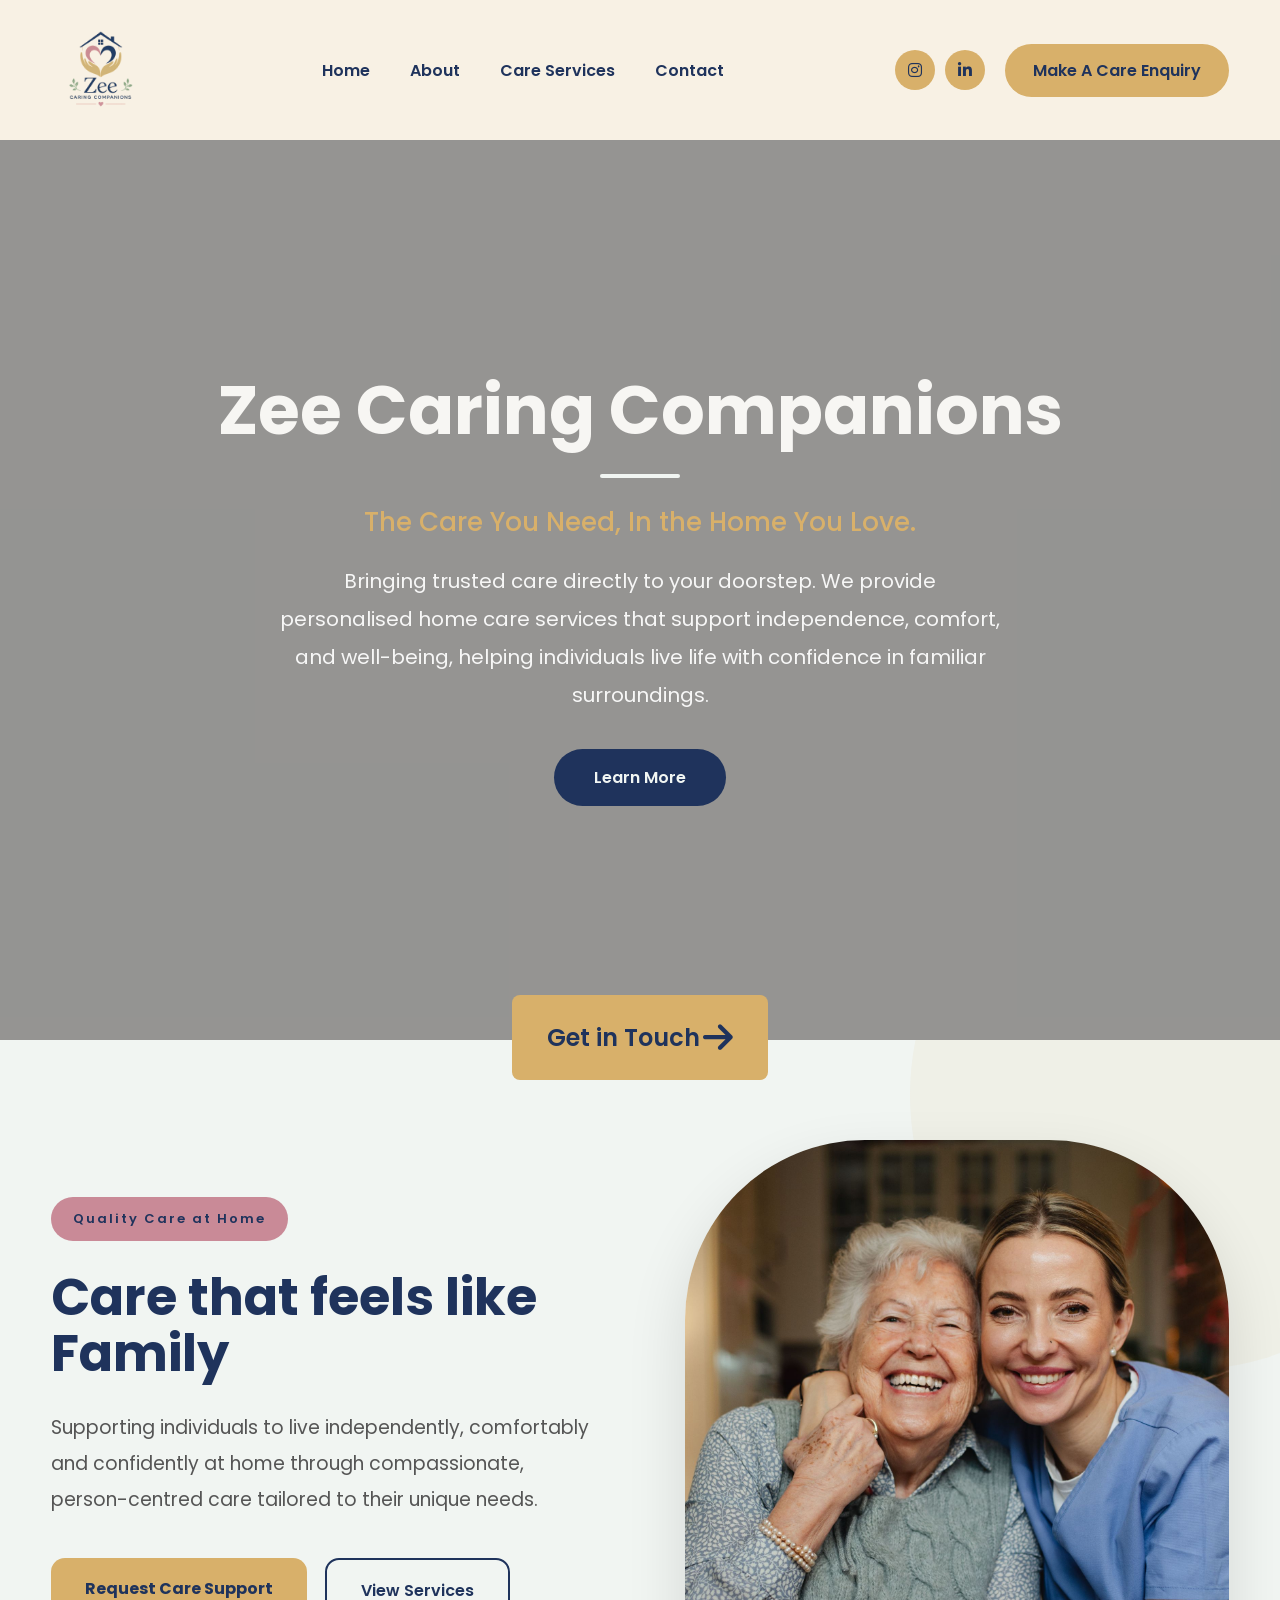
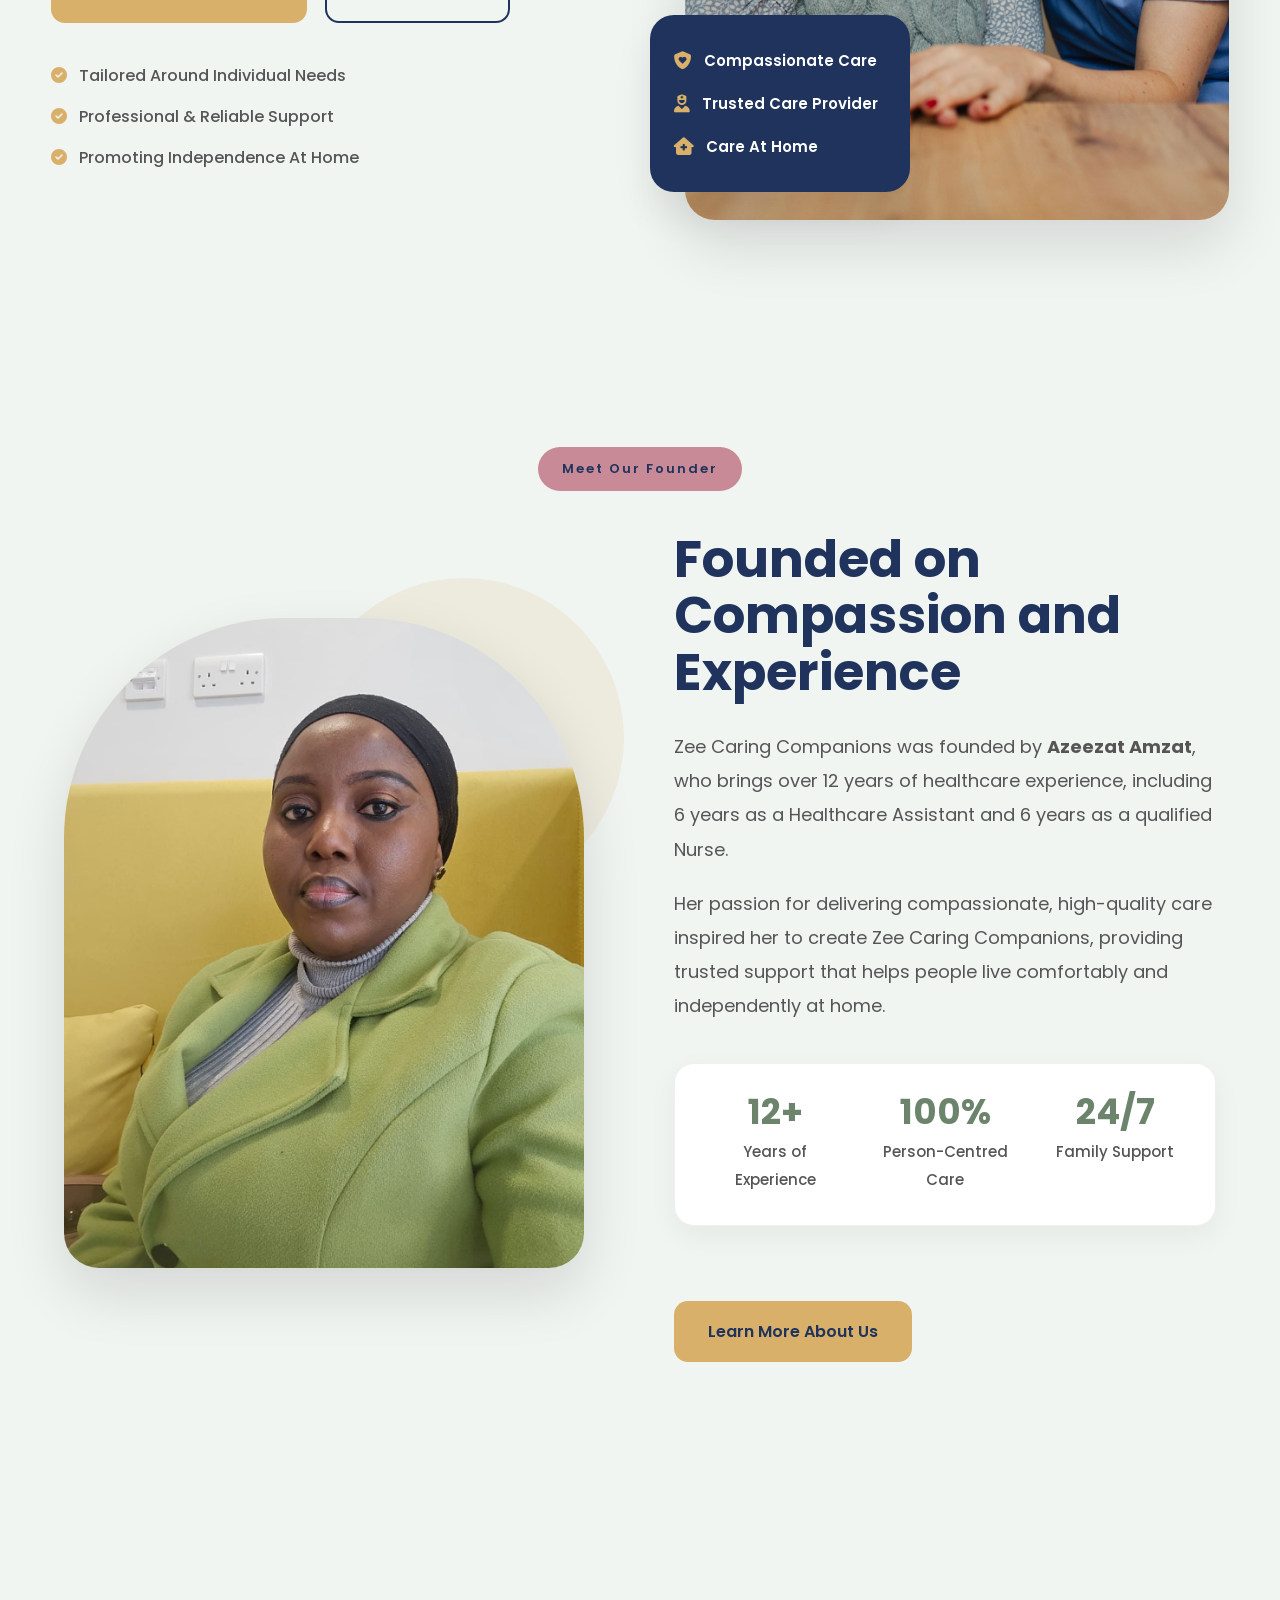
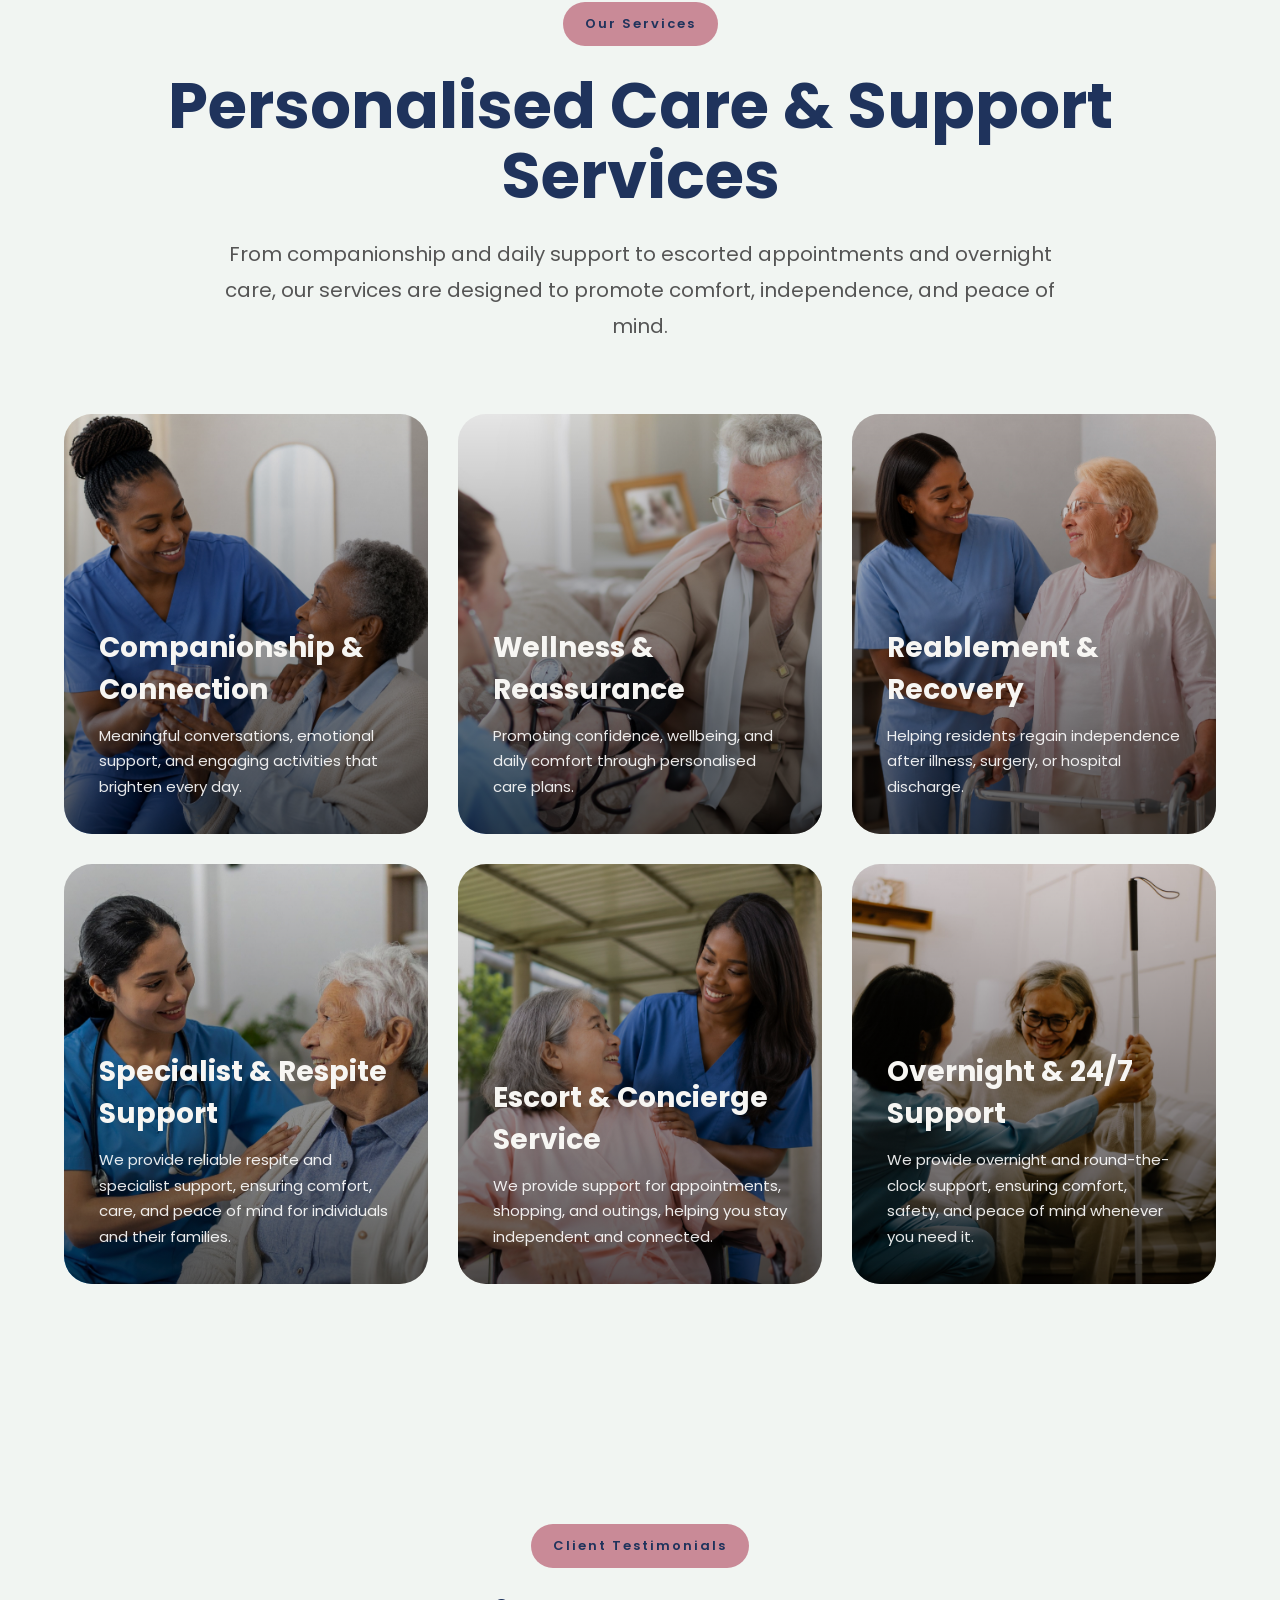
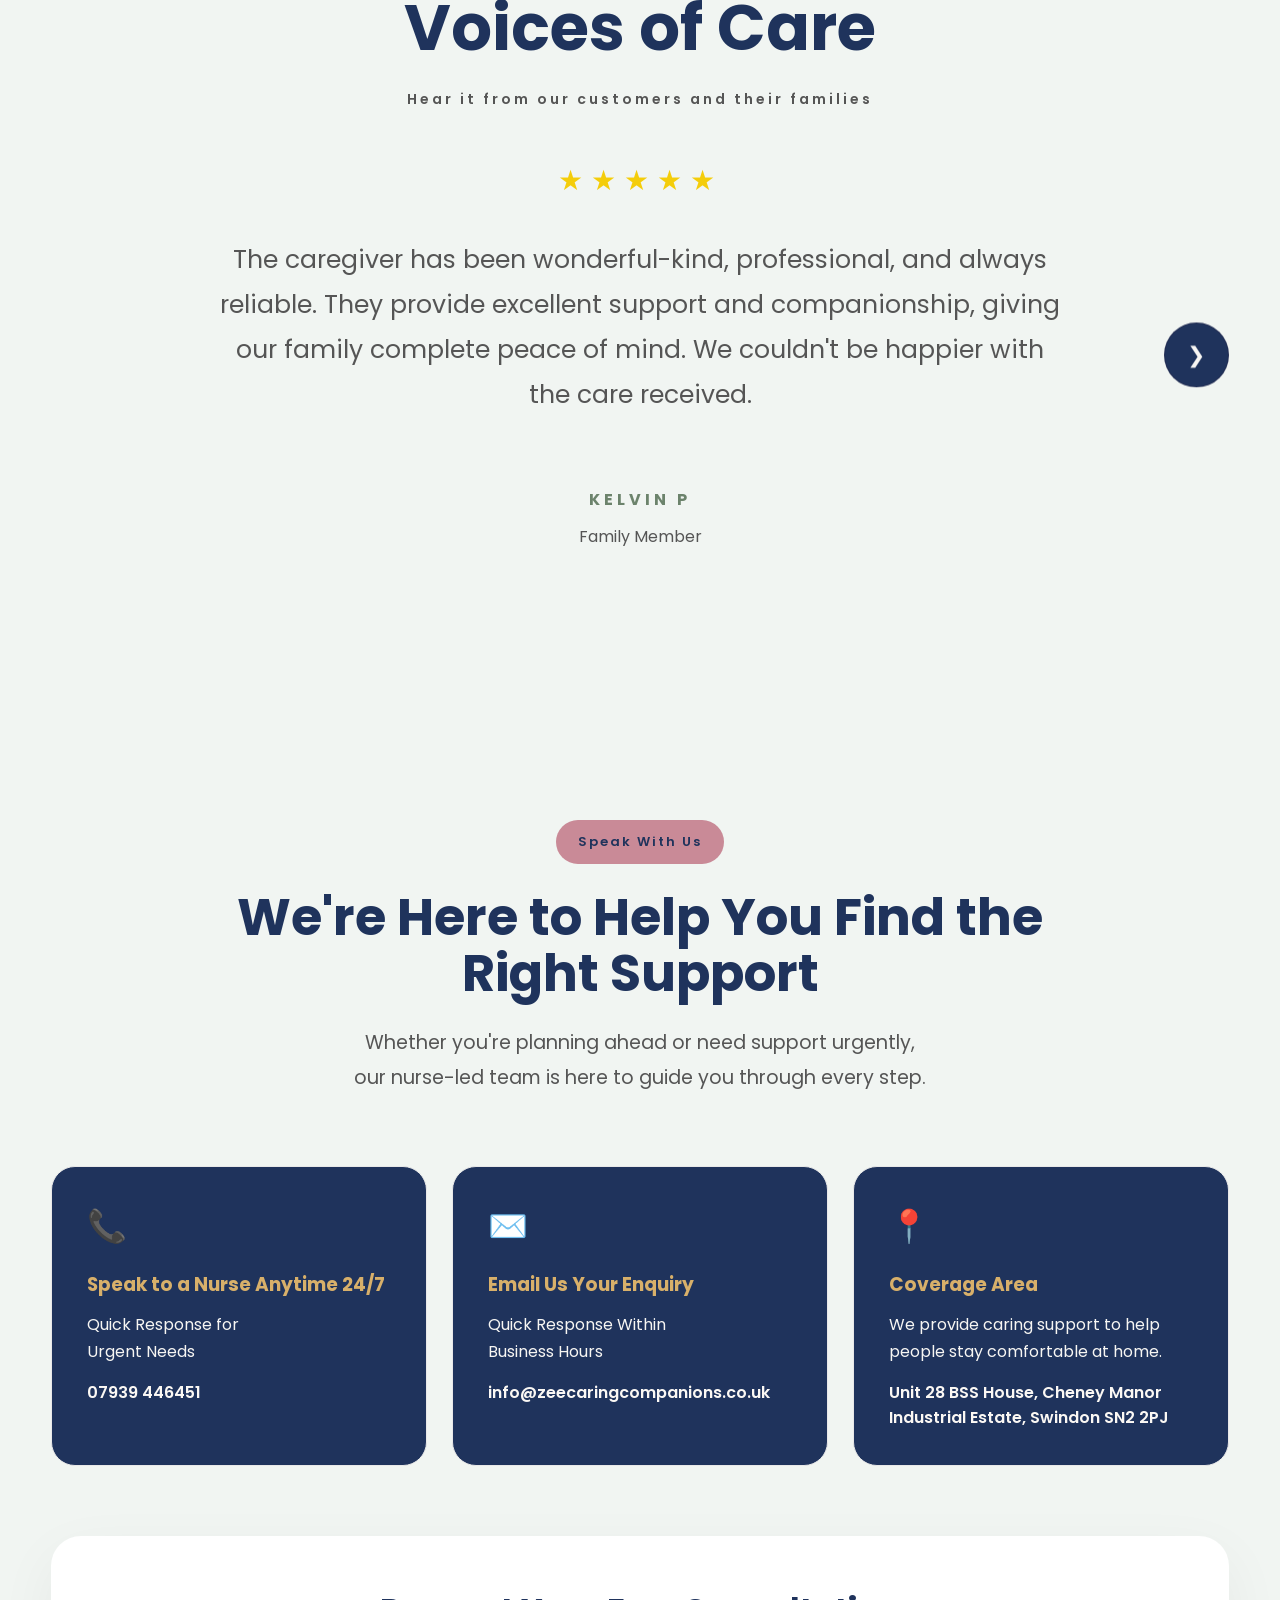
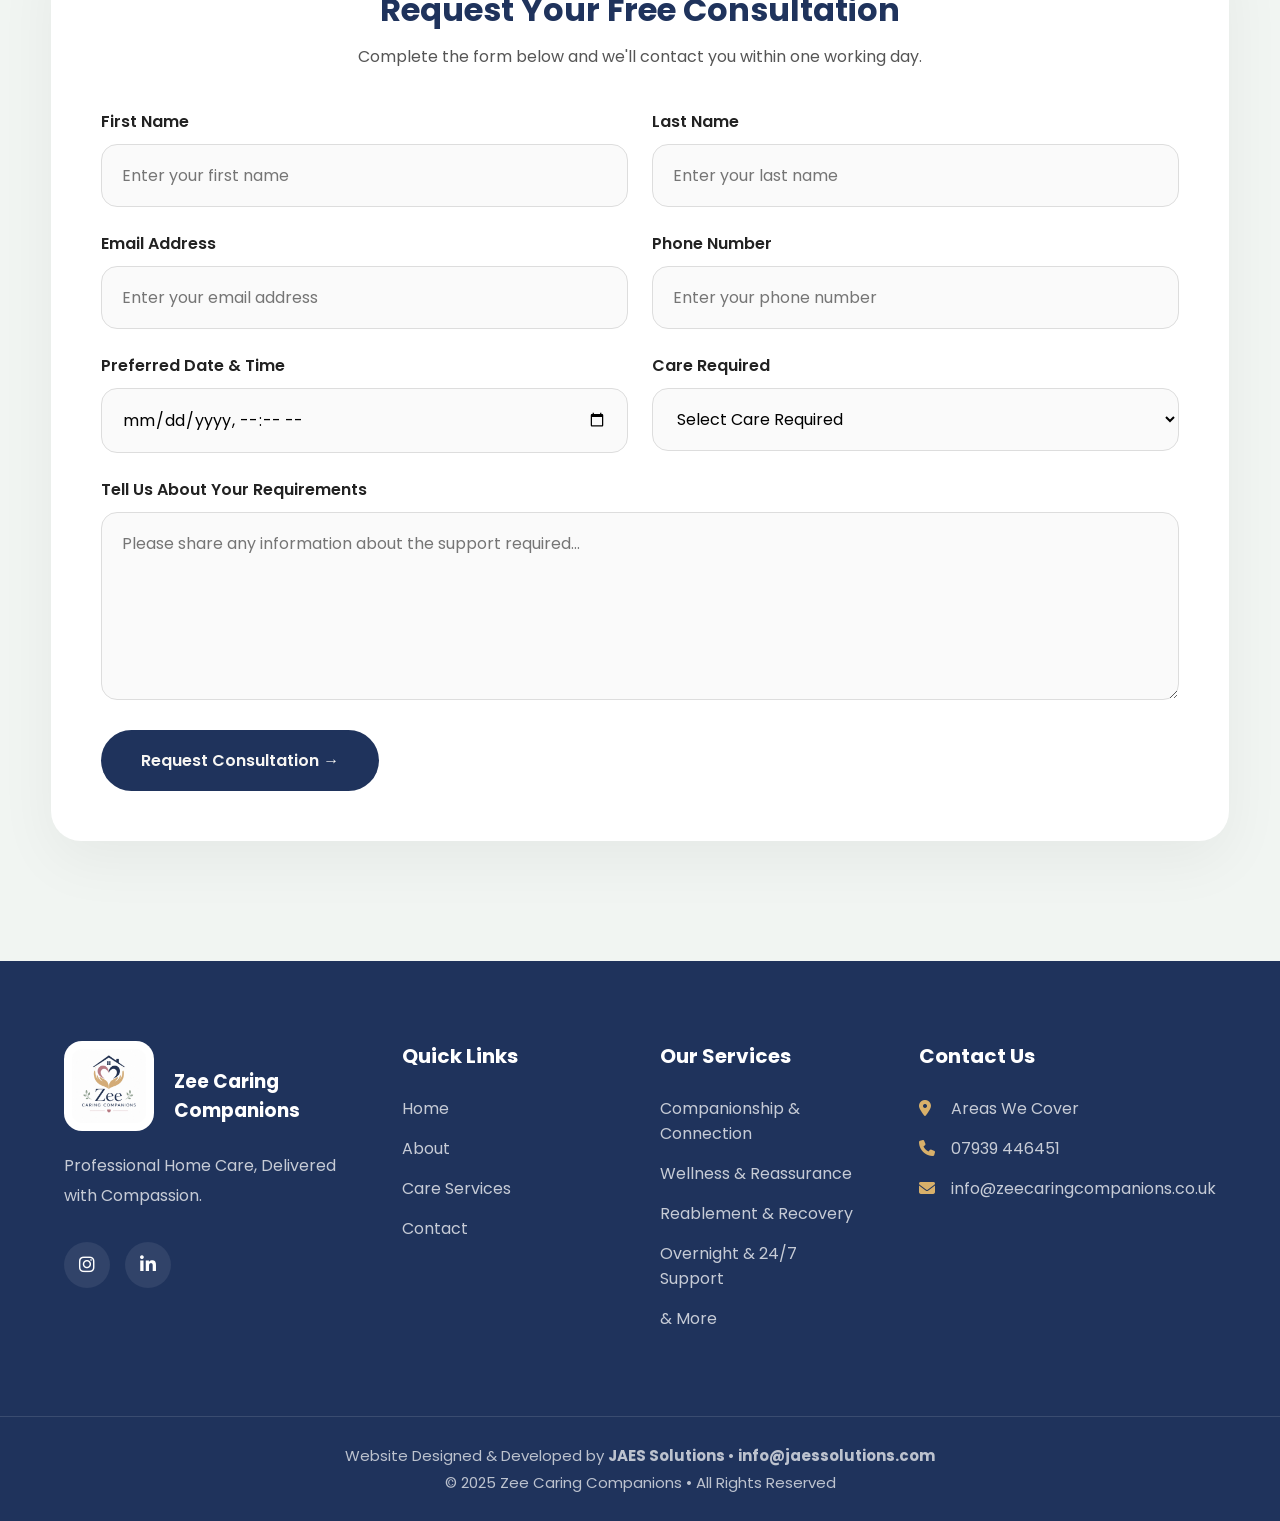
==== commit d5d390d1: "Updated font sizes and website improvements" ====
--- a/index.html
+++ b/index.html
@@ -721,61 +721,134 @@
                 </p>
             </div>
 
-            <form action="#" method="post">
-
-                <div class="form-grid">
-
-                    <div class="field">
-                        <label>First Name</label>
-                        <input type="text" placeholder="Enter your first name">
-                    </div>
-
-                    <div class="field">
-                        <label>Last Name</label>
-                        <input type="text" placeholder="Enter your last name">
-                    </div>
-
-                    <div class="field">
-                        <label>Email Address</label>
-                        <input type="email" placeholder="Enter your email address">
-                    </div>
-
-                    <div class="field">
-                        <label>Phone Number</label>
-                        <input type="tel" placeholder="Enter your phone number">
-                    </div>
-
-                    <div class="field">
-    <label for="preferred-datetime">Preferred Date & Time</label>
-    <input type="datetime-local" id="preferred-datetime" name="preferred-datetime">
-</div>
-
-                    <div class="field">
-                        <label>Care Required</label>
-                        <select>
-                            <option>Dementia Care</option>
-                            <option>Live-in Care</option>
-                            <option>Companionship</option>
-                            <option>Respite Care</option>
-                        </select>
-                    </div>
-
-                </div>
-
-                <div class="field full-width">
-                    <label>Tell Us About Your Requirements</label>
-                    <textarea
-                        rows="6"
-                        placeholder="Please share any information about the support required..."
-                    ></textarea>
-                </div>
-
-                <button class="submit-btn">
-                    Request Consultation →
-                </button>
-
-            </form>
-
+            <form action="https://api.web3forms.com/submit" method="POST">
+
+    <!-- Web3Forms Access Key -->
+    <input type="hidden" name="access_key" value="f89762a9-f465-4f98-a608-7559e5a21ef4">
+
+    <!-- Email Subject -->
+    <input type="hidden" name="subject" value="New Consultation Request - Zee Caring Companions Website">
+
+   
+    <!-- Honeypot Spam Protection -->
+    <input type="checkbox" name="botcheck" style="display:none;">
+
+    <div class="form-grid">
+
+        <!-- First Name -->
+
+        <div class="field">
+            <label for="first_name">First Name</label>
+
+            <input
+                type="text"
+                id="first_name"
+                name="first_name"
+                placeholder="Enter your first name"
+                autocomplete="given-name"
+                required>
+        </div>
+
+        <!-- Last Name -->
+
+        <div class="field">
+            <label for="last_name">Last Name</label>
+
+            <input
+                type="text"
+                id="last_name"
+                name="last_name"
+                placeholder="Enter your last name"
+                autocomplete="family-name"
+                required>
+        </div>
+
+        <!-- Email -->
+
+        <div class="field">
+            <label for="email">Email Address</label>
+
+            <input
+                type="email"
+                id="email"
+                name="email"
+                placeholder="Enter your email address"
+                autocomplete="email"
+                required>
+        </div>
+
+        <!-- Phone -->
+
+        <div class="field">
+            <label for="phone">Phone Number</label>
+
+            <input
+                type="tel"
+                id="phone"
+                name="phone"
+                placeholder="Enter your phone number"
+                autocomplete="tel"
+                required>
+        </div>
+
+        <!-- Preferred Date -->
+
+        <div class="field">
+            <label for="preferred_datetime">Preferred Date & Time</label>
+
+            <input
+                type="datetime-local"
+                id="preferred_datetime"
+                name="preferred_datetime">
+        </div>
+
+        <!-- Care Required -->
+
+        <div class="field">
+            <label for="care_required">Care Required</label>
+
+            <select
+                id="care_required"
+                name="care_required"
+                required>
+
+                <option value="">Select Care Required</option>
+                <option>Dementia Care</option>
+                <option>Live-in Care</option>
+                <option>Companionship</option>
+                <option>Respite Care</option>
+
+            </select>
+        </div>
+
+    </div>
+
+    <!-- Requirements -->
+
+    <div class="field full-width">
+
+        <label for="requirements">
+            Tell Us About Your Requirements
+        </label>
+
+        <textarea
+            id="requirements"
+            name="requirements"
+            rows="6"
+            placeholder="Please share any information about the support required..."
+            required></textarea>
+
+    </div>
+
+    <button
+        type="submit"
+        class="submit-btn">
+
+        Request Consultation →
+
+    </button>
+
+</form>
         </div>
 
     </div>
--- a/style.css
+++ b/style.css
@@ -1480,13 +1480,13 @@
     /* Zee Caring Companions */
 
     .hero-content h1{
-        font-size:30px;
-        line-height:1.05;
-        margin-bottom:18px;
-    }
-    .hero-content h1{
+    font-size:24px;
+    line-height:1.1;
+    margin-bottom:18px;
     white-space:nowrap;
-    }
+    text-align:center;
+    width:100%;
+}
     /* The Care You Need... */
 
     .tagline{
@@ -1562,7 +1562,7 @@
         letter-spacing:1px;
     }
 
-    .hero-left h1{
+    .hero-left h2{
         font-size:34px;
         line-height:1.2;
         margin-bottom:20px;
@@ -1677,7 +1677,7 @@
     }
 
     .founder-content h2{
-        font-size:28px;
+        font-size:34px;
         line-height:1.2;
         margin-bottom:20px;
     }
@@ -1734,9 +1734,9 @@
     }
 
     .services-header h2{
-        font-size:32px;
+        font-size:34px;
         line-height:1.2;
-        margin-bottom:18px;
+        margin-bottom:20px;
     }
 
     .services-header p{
@@ -1789,7 +1789,7 @@
     }
 
     .testimonial-section h2{
-        font-size:36px;
+        font-size:34px;
         line-height:1.2;
         margin-bottom:20px;
     }
@@ -1871,9 +1871,9 @@
     }
 
     .contact-header h2{
-        font-size:36px;
+        font-size:34px;
         line-height:1.2;
-        margin-bottom:15px;
+        margin-bottom:20px;
     }
 
     .contact-header p{
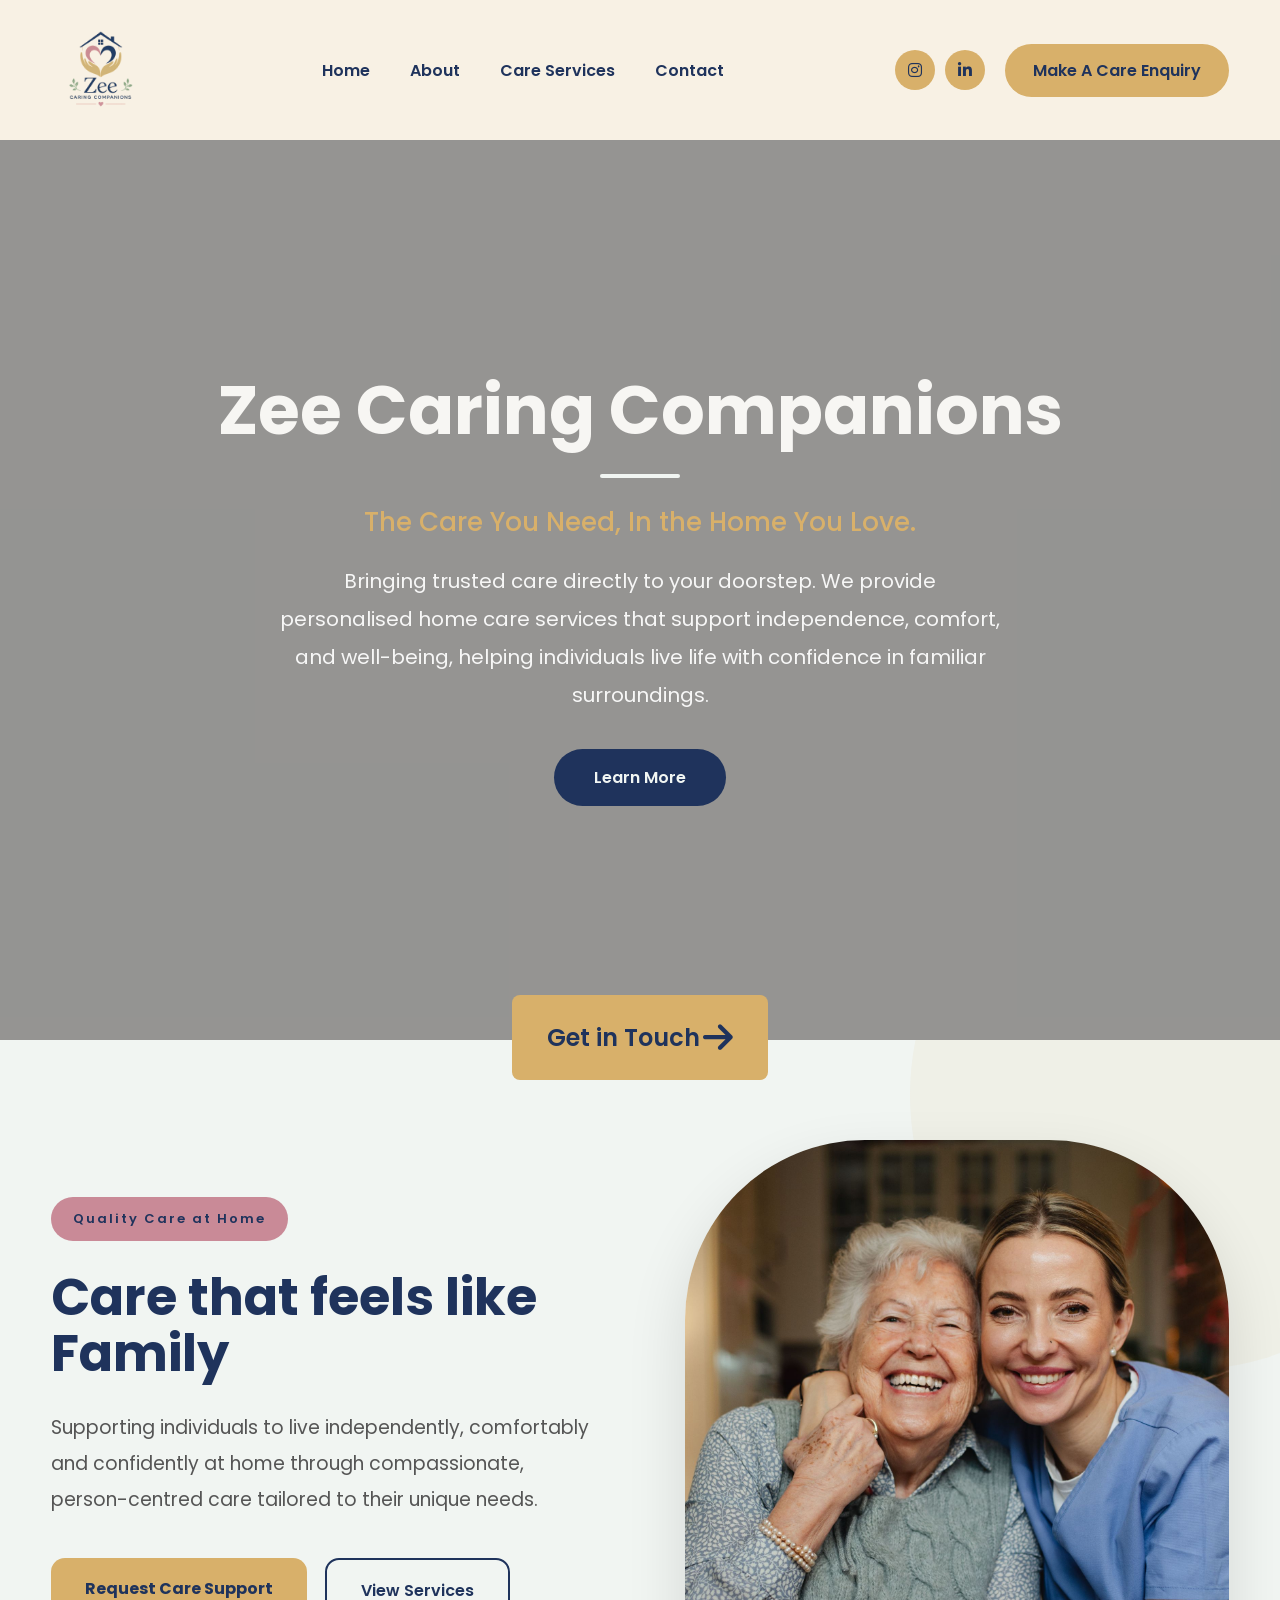
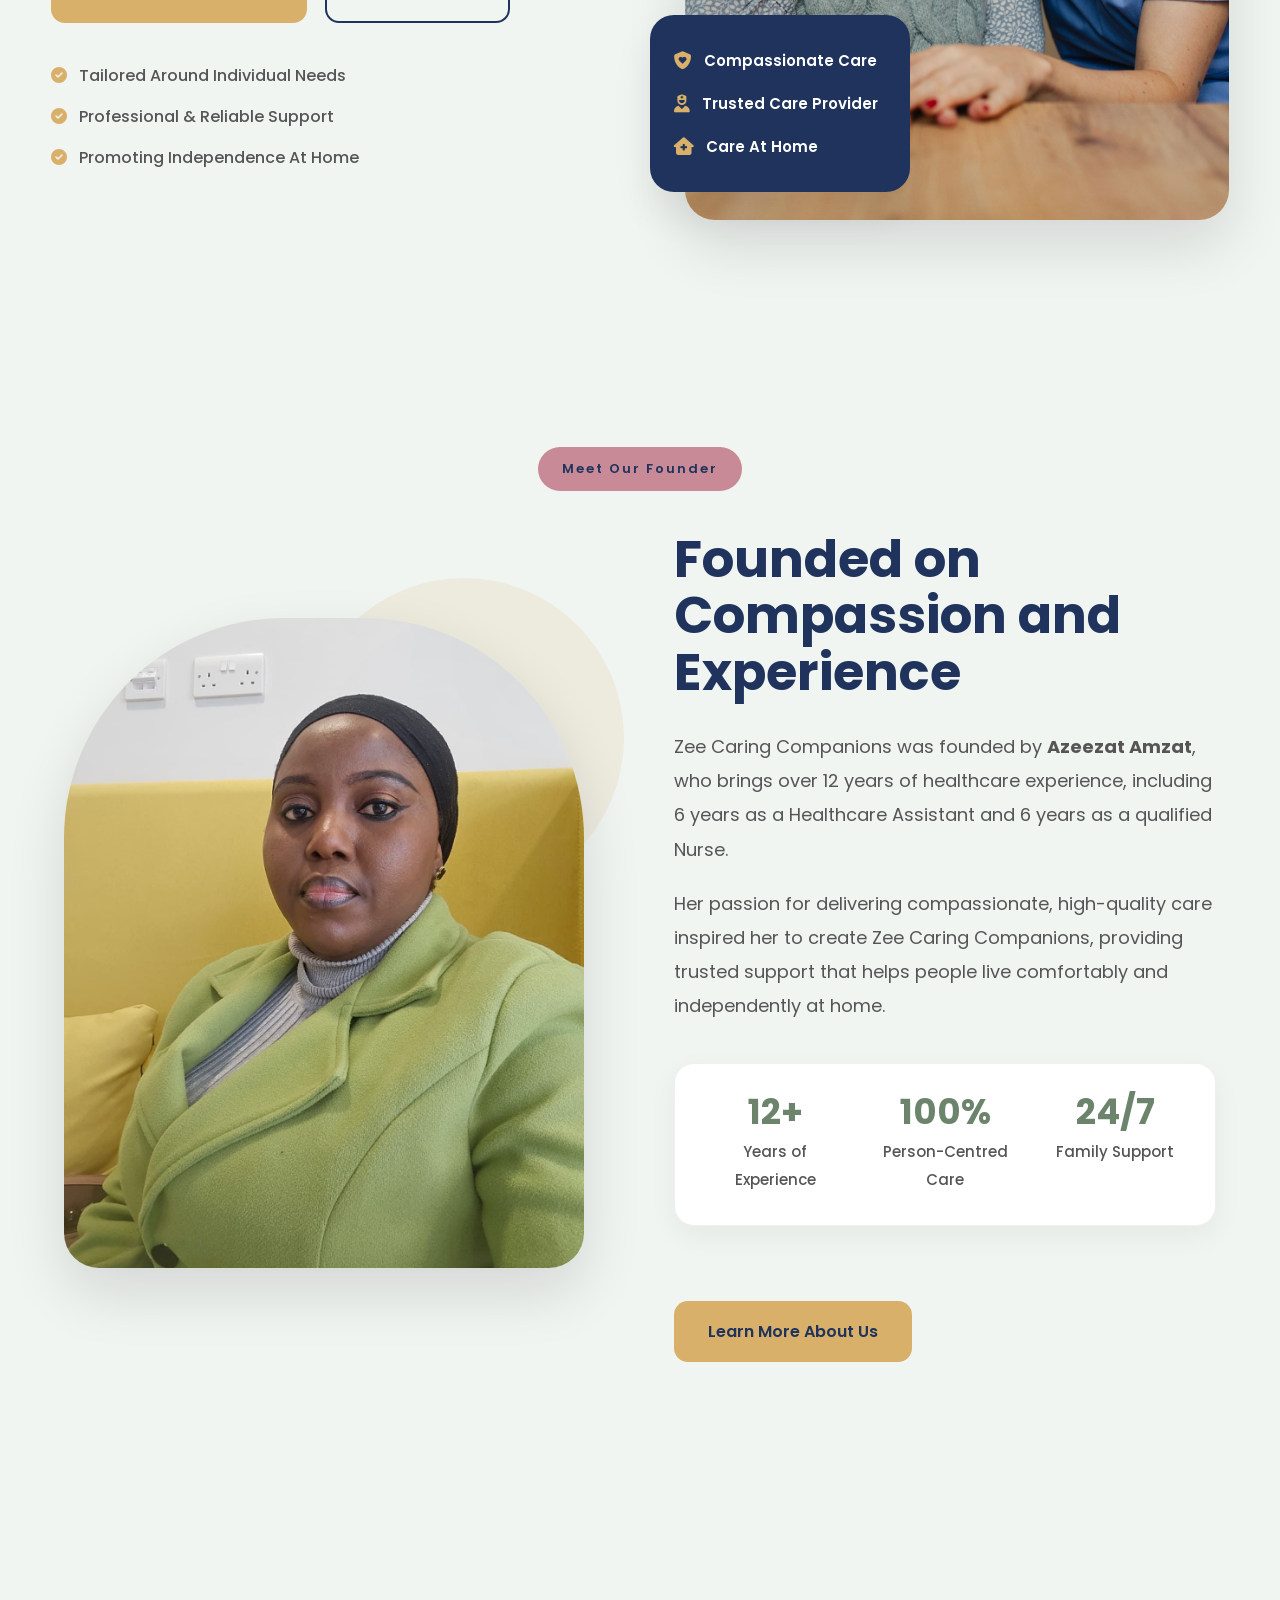
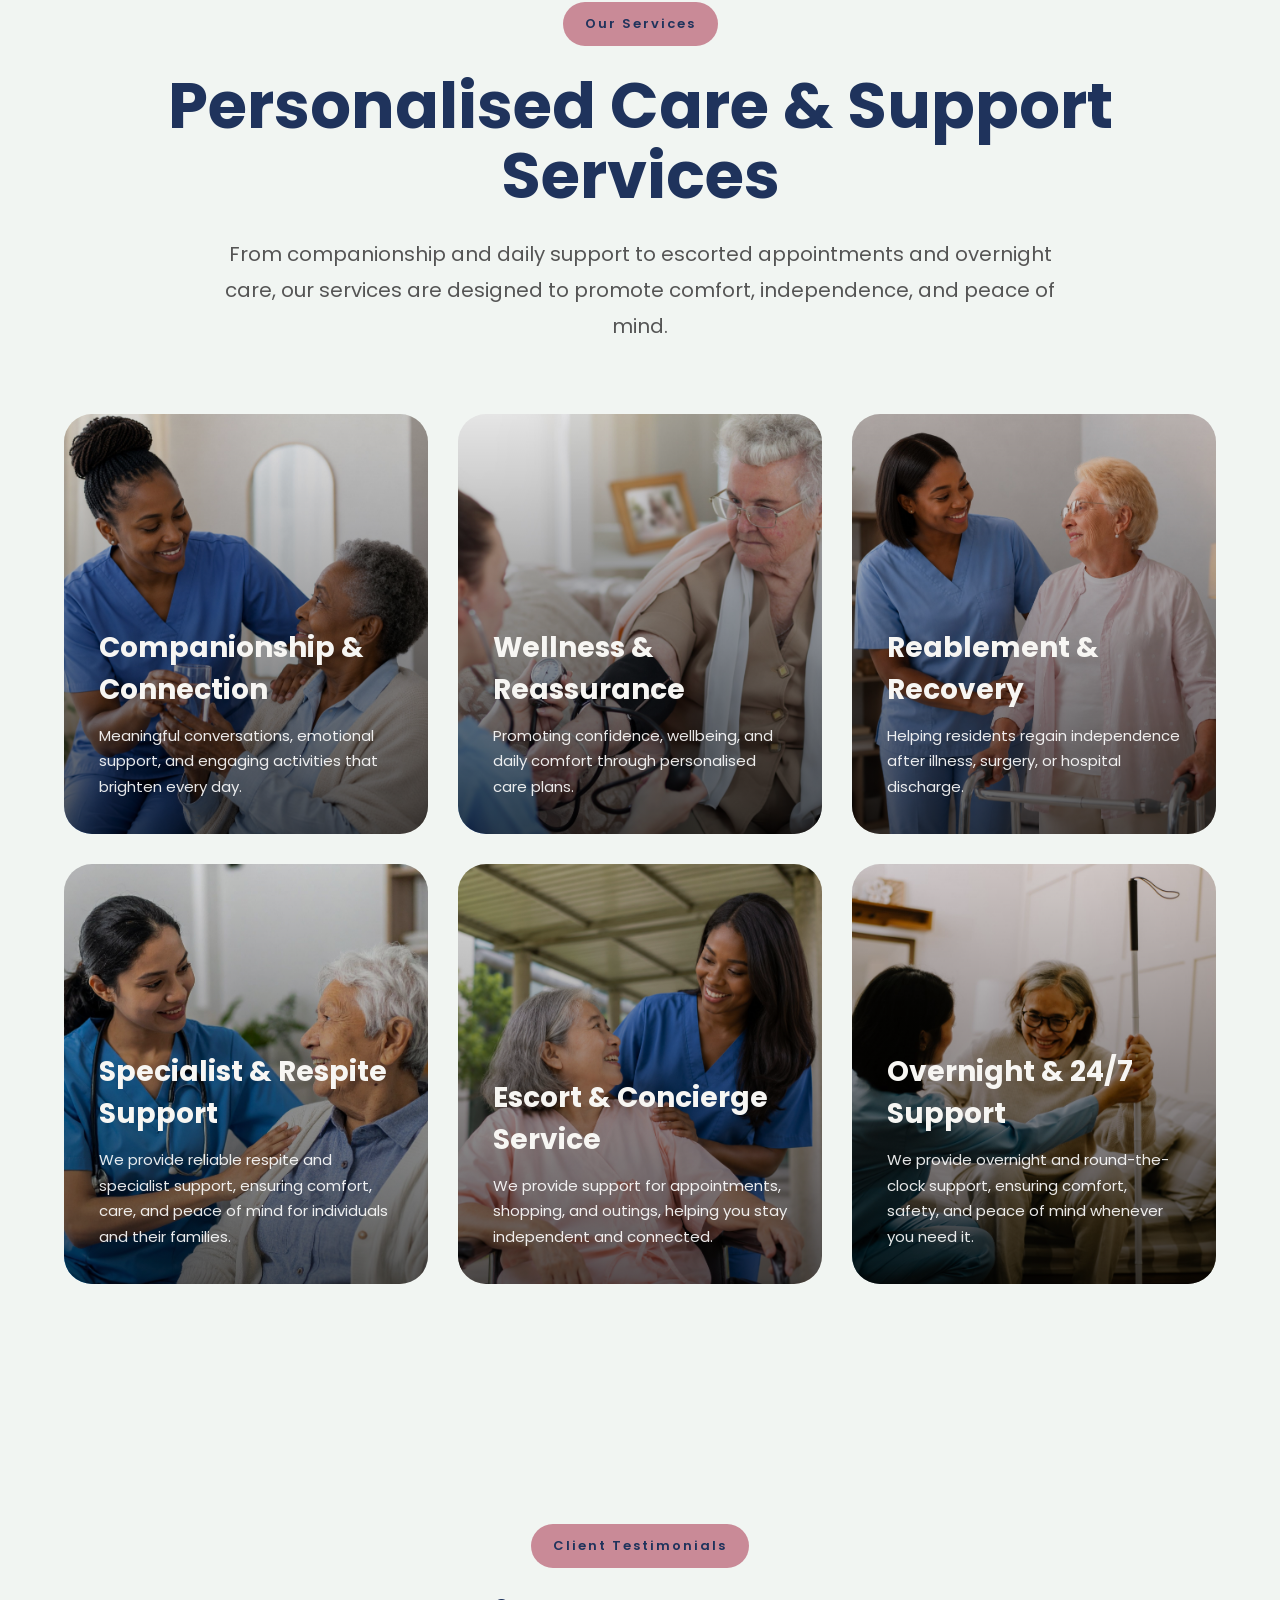
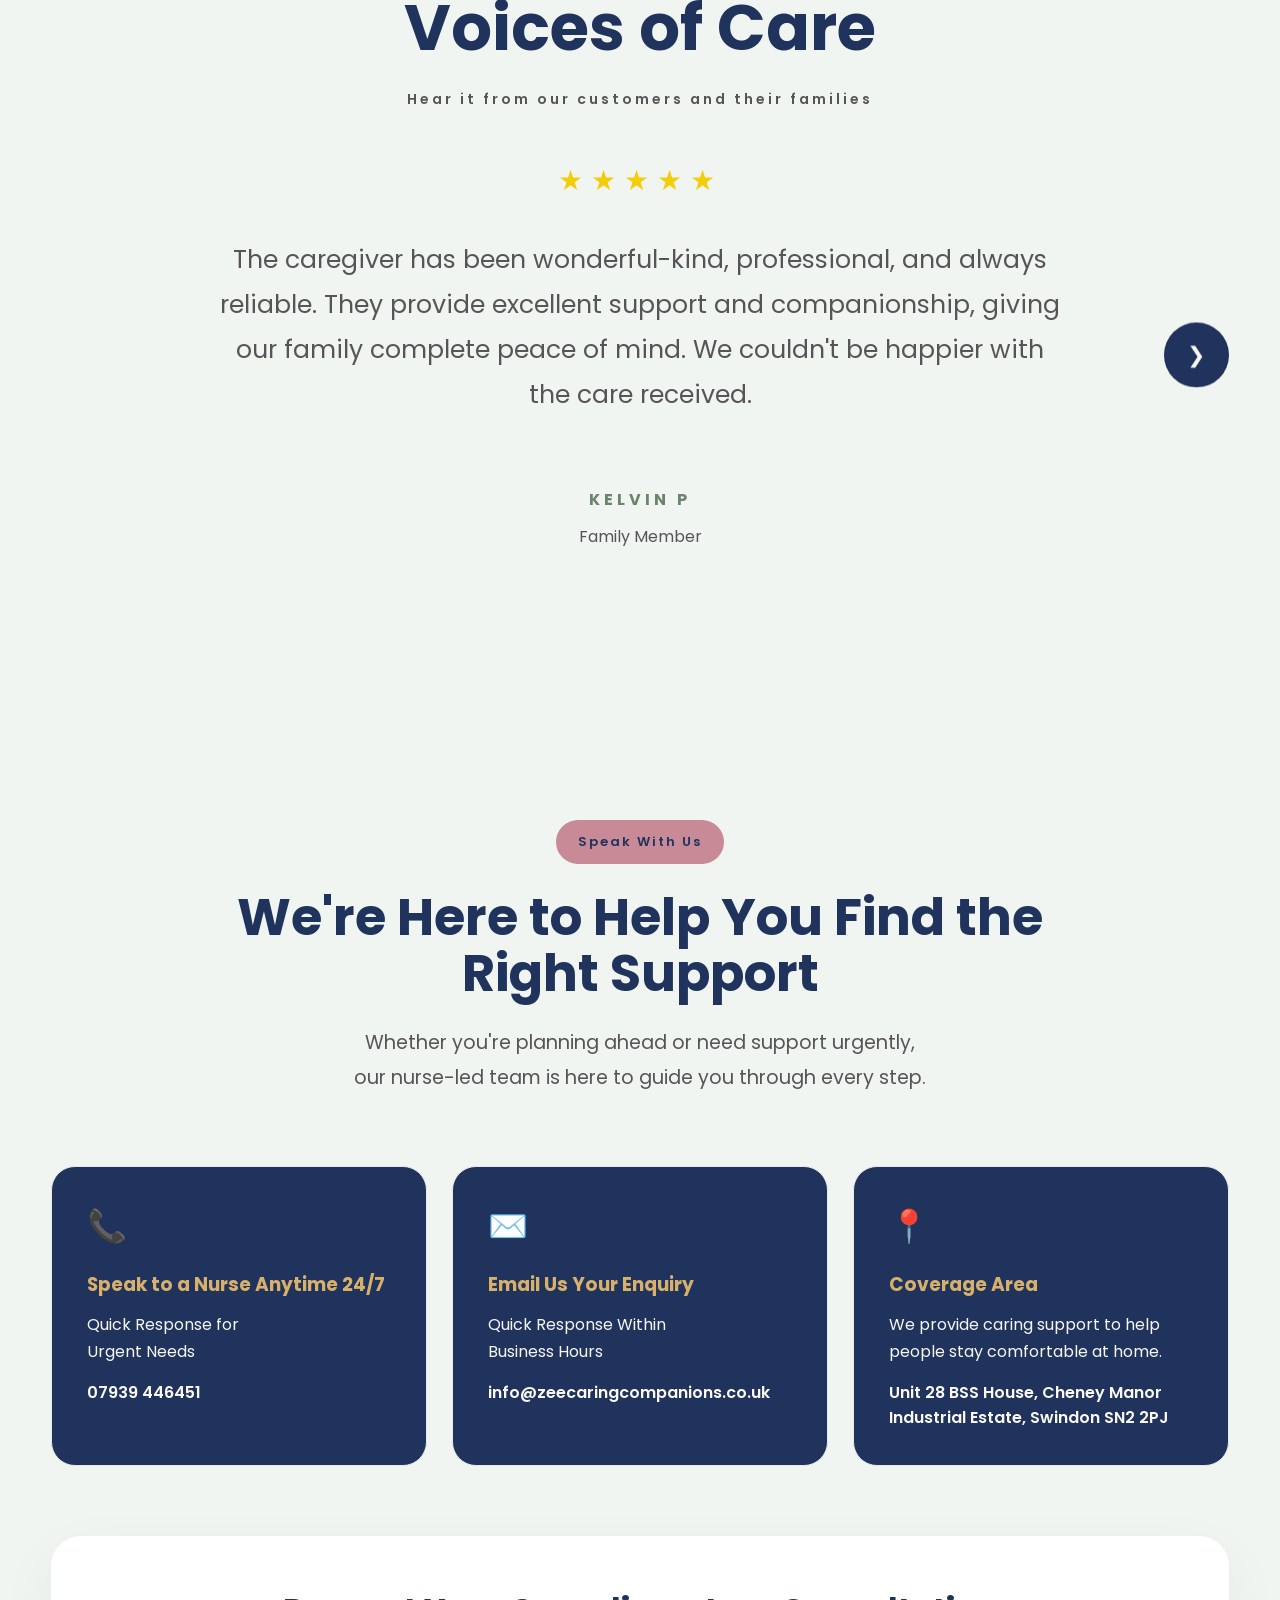
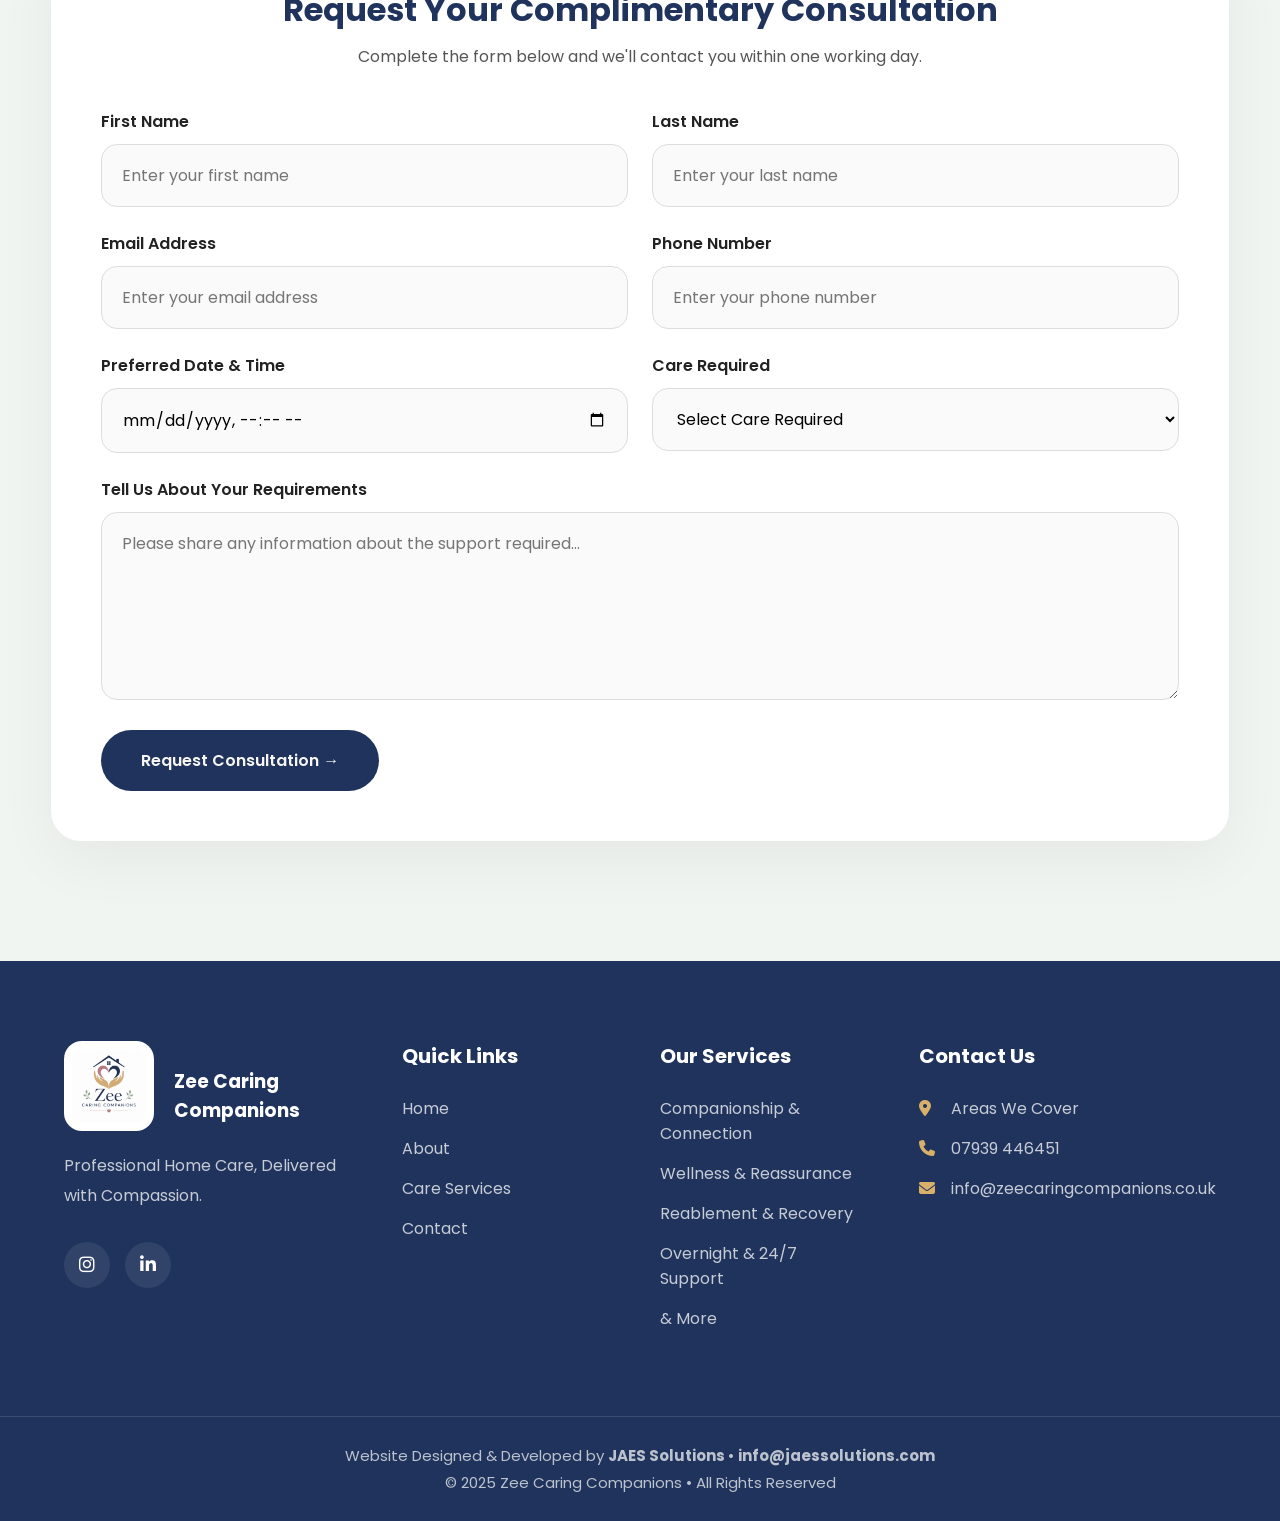
==== commit 8b58aa2b: "Updated SEO Content" ====
--- a/index.html
+++ b/index.html
@@ -6,7 +6,7 @@
 <meta name="viewport" content="width=device-width, initial-scale=1.0">
 
 <!-- Primary SEO -->
-<title>Zee Caring Companions | Home Care Services in Swindon </title>
+<title>Zee Caring Companions | Home Care Services in Swindon</title>
 
 <meta name="description"
 content="Zee Caring Companions provides compassionate home care services in Swindon, including companionship, dementia care, respite care, overnight support, escorted appointments and personalised nurse-led care.">
@@ -41,7 +41,7 @@
 <!-- Twitter -->
 
 <meta name="twitter:card" content="summary_large_image">
-<meta name="twitter:title" content="Zee Caring Companions">
+<meta name="twitter:title" content="Home Care Services in Swindon | Zee Caring Companions">
 <meta name="twitter:description"
 content="Trusted home care services in Swindon delivered with compassion, dignity and professionalism.">
 <meta name="twitter:image"
@@ -56,6 +56,12 @@
 rel="stylesheet">
 
 <link rel="stylesheet" href="style.css">
+
+<meta name="theme-color" content="#1F335C">
+
+<meta name="geo.region" content="GB-SWD">
+<meta name="geo.placename" content="Swindon">
+<meta name="ICBM" content="51.5558, -1.7797">
 
 <!-- Local Business Schema -->
 
@@ -64,9 +70,24 @@
  "@context":"https://schema.org",
  "@type":"HomeHealthCareService",
  "name":"Zee Caring Companions",
- "url":"https://www.zeecaringcompanions.co.uk",
+ "url":"https://www.zeecaringcompanions.co.uk/",
+ "logo":"https://www.zeecaringcompanions.co.uk/Assets/Logo%20Without%20BG.png",
+ "image":"https://www.zeecaringcompanions.co.uk/Assets/Home%20Page%20Image.jpg",
+ "description":"Professional home care services in Swindon providing companionship, dementia care, respite care, overnight care and personalised support.",
  "telephone":"07939 446451",
  "email":"info@zeecaringcompanions.co.uk",
+ "serviceType":[
+"Home Care",
+"Dementia Care",
+"Companionship",
+"Respite Care",
+"Overnight Care",
+"Live-in Care"
+],
+ "sameAs":[
+"https://www.instagram.com/zeecaringcompanions/",
+"https://www.linkedin.com/company/zee-caring-companions/"
+],
  "address":{
    "@type":"PostalAddress",
    "streetAddress":"Unit 28 BSS House, Cheney Manor Industrial Estate",
@@ -132,7 +153,7 @@
 
 <!-- Background Video -->
     <video autoplay muted loop playsinline class="hero-video">
-        <source src="Assets/Home page Video.mp4" type="video/mp4">
+        <source src="Assets/Home Page Video.mp4" type="video/mp4">
         Your browser does not support the video tag.
     </video>
 
@@ -714,7 +735,7 @@
         <div class="consultation-form">
 
             <div class="form-heading">
-                <h3>Request Your Free Consultation</h3>
+                <h3>Request Your Complimentary Consultation</h3>
                 <p>
                     Complete the form below and we'll contact you
                     within one working day.
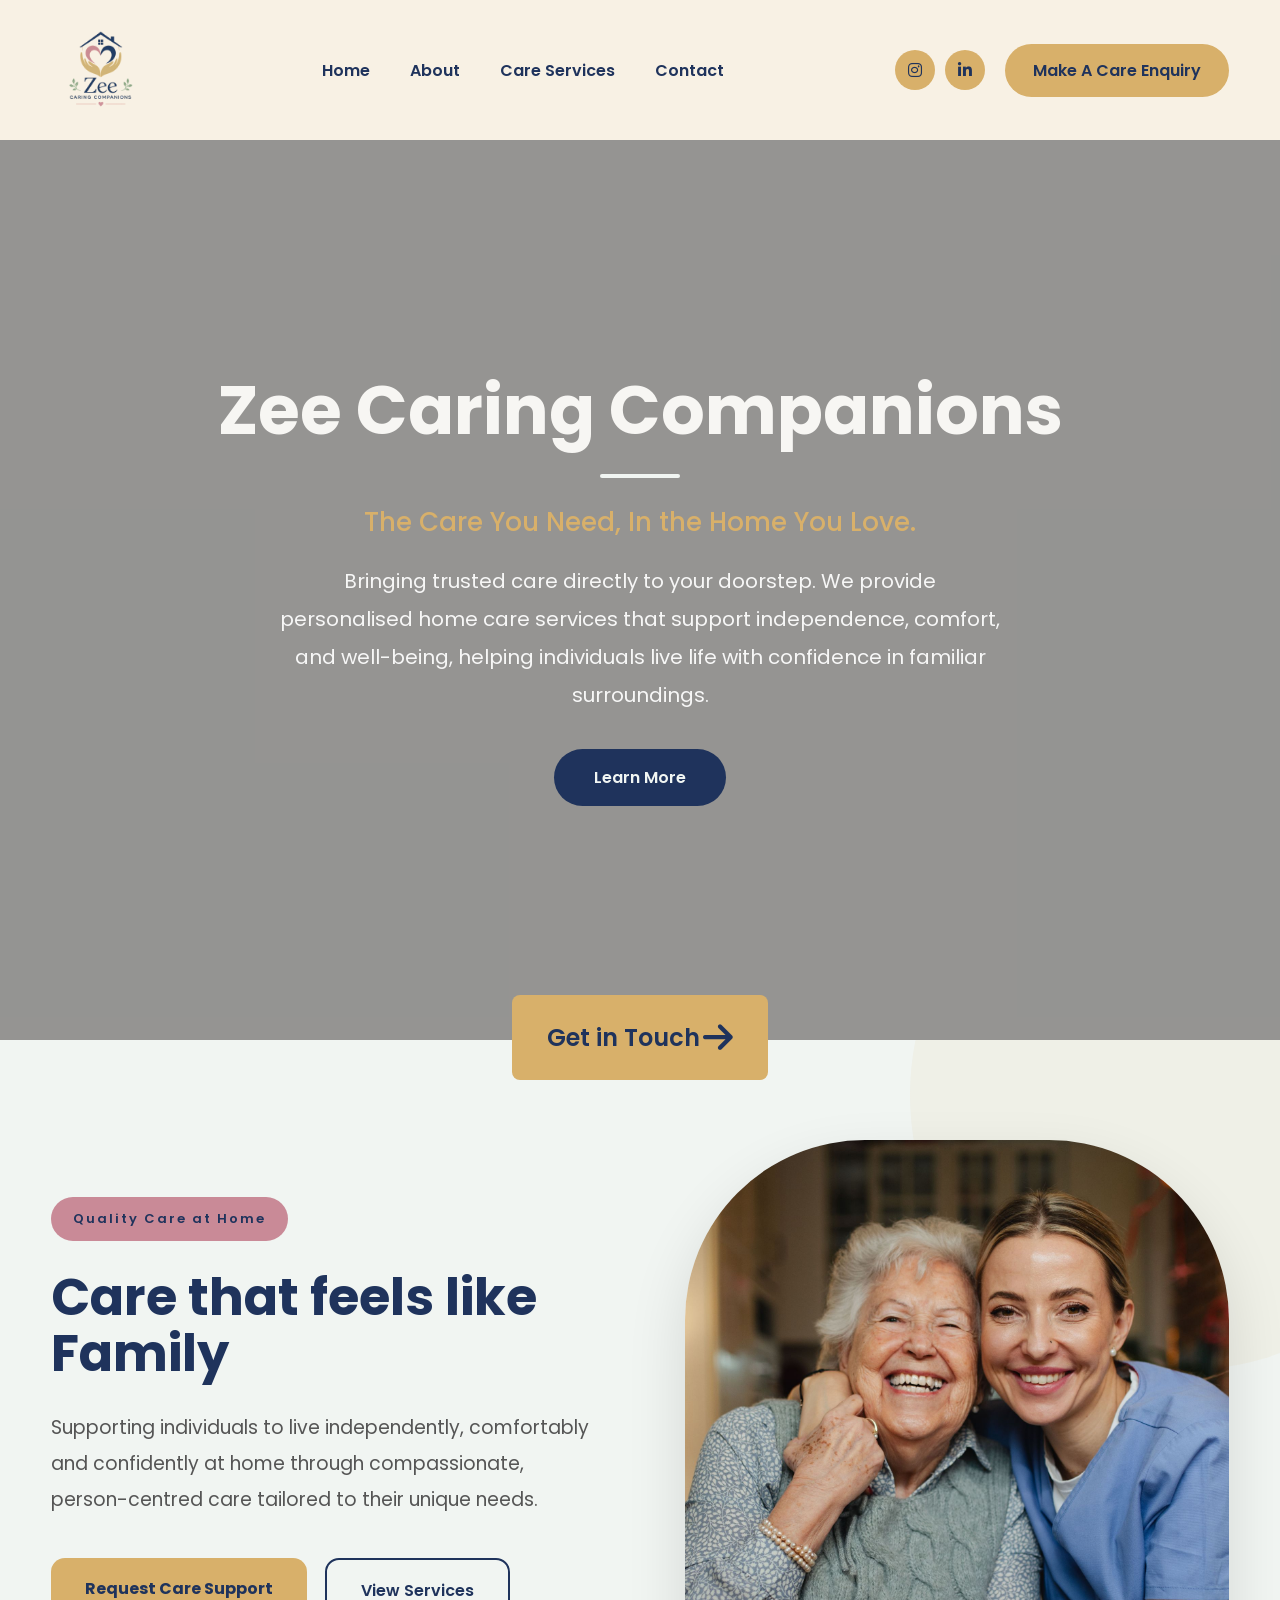
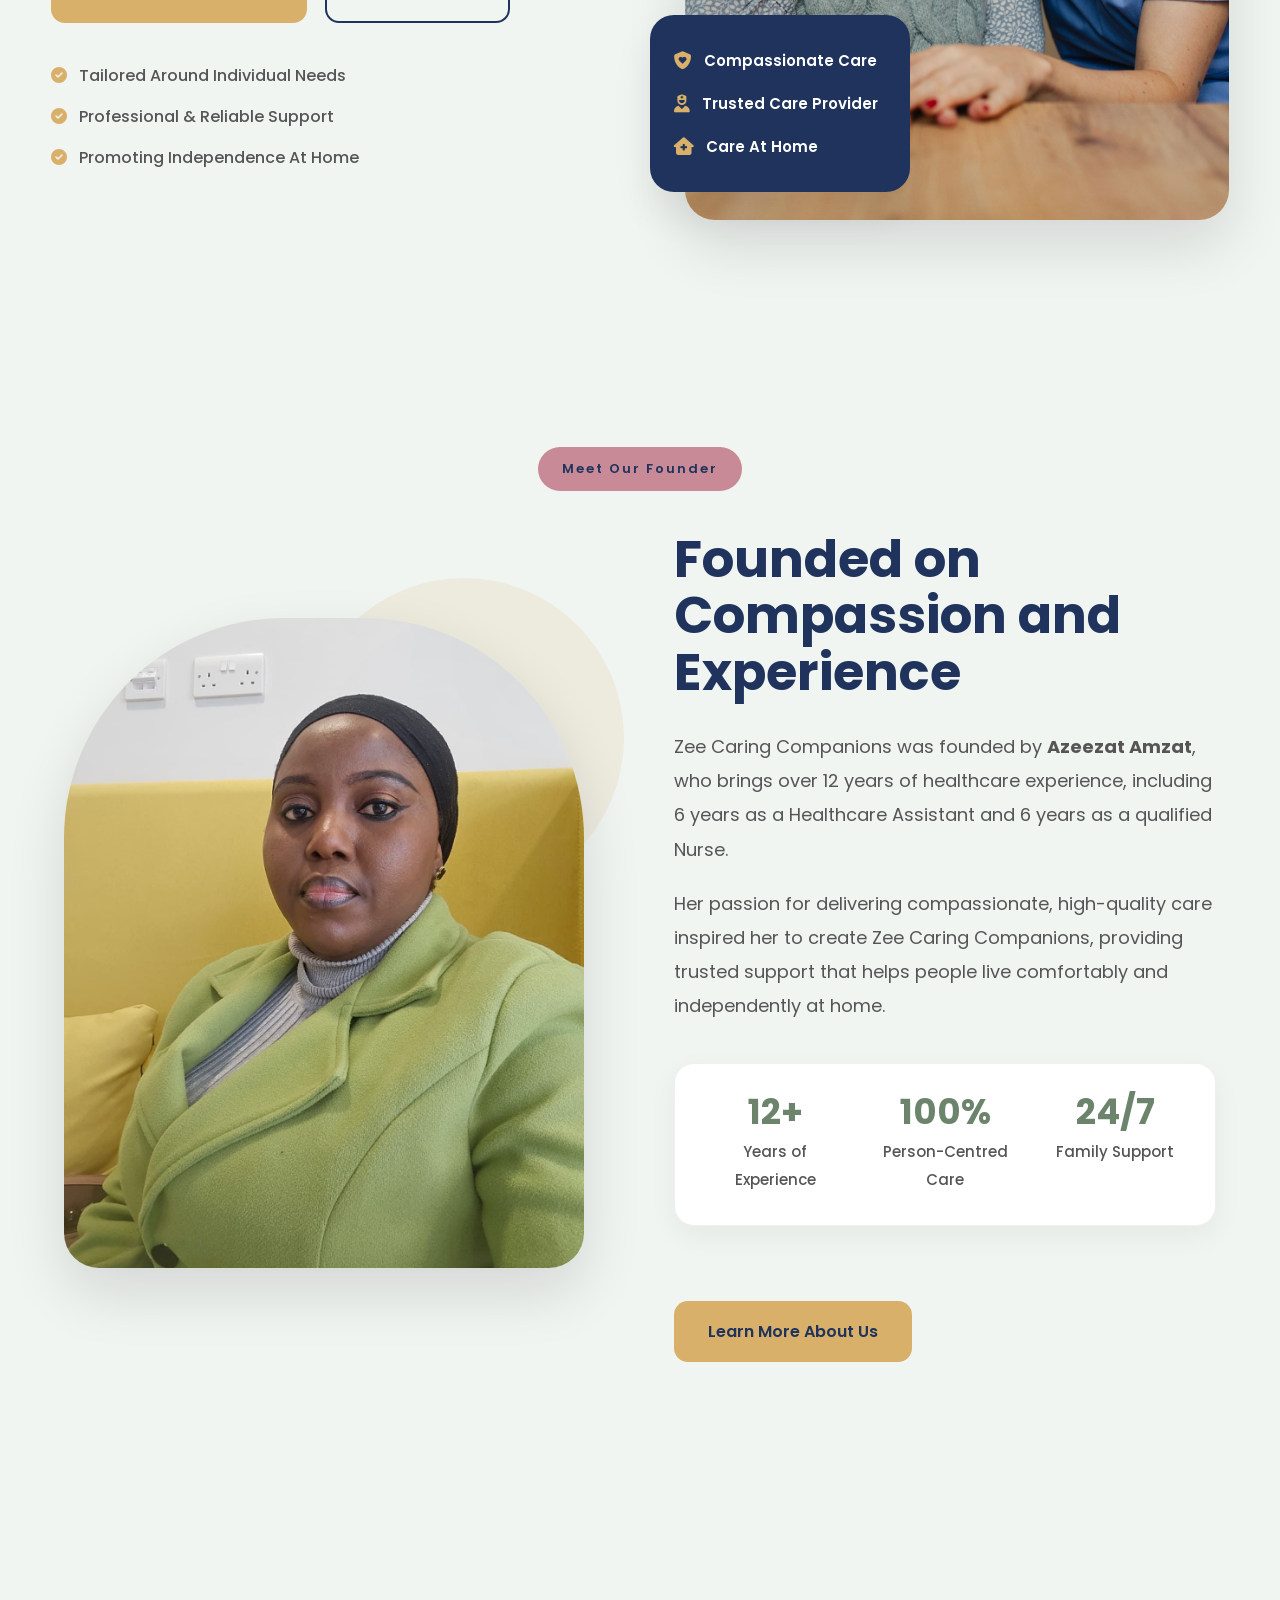
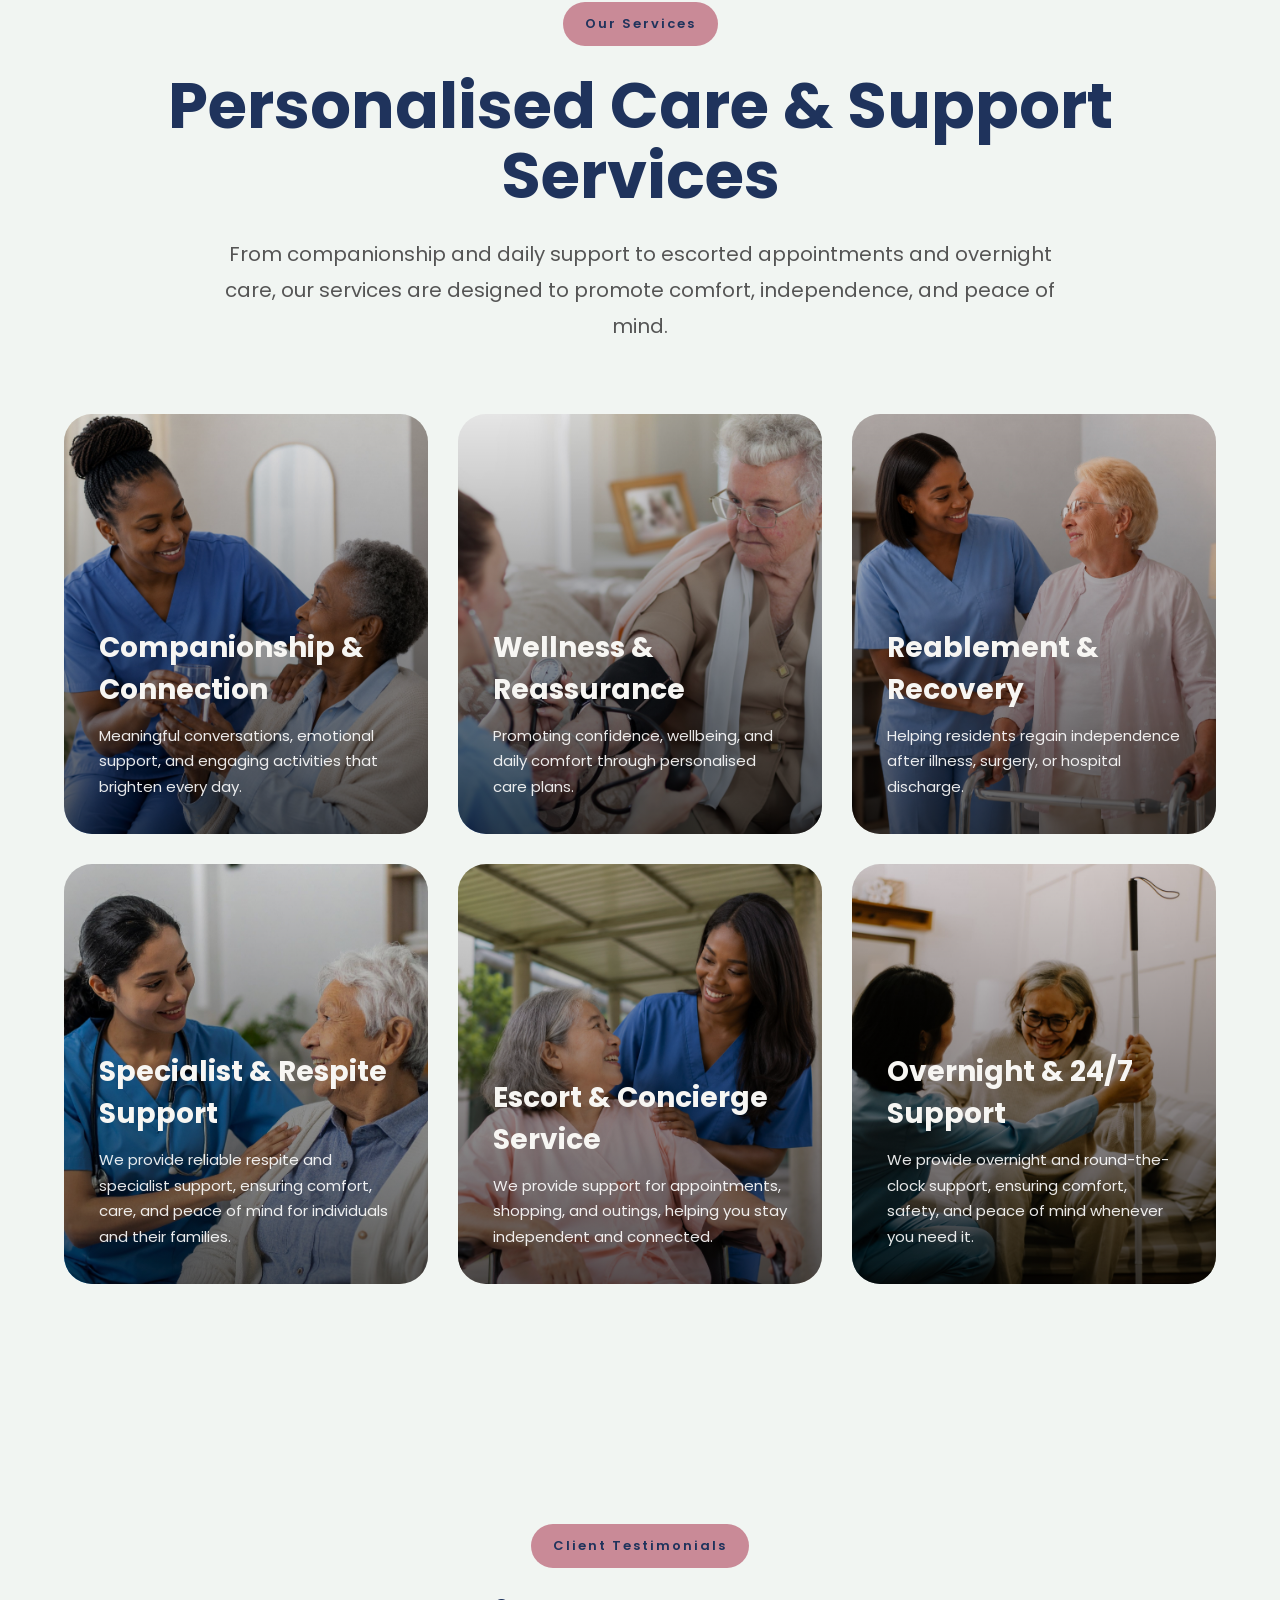
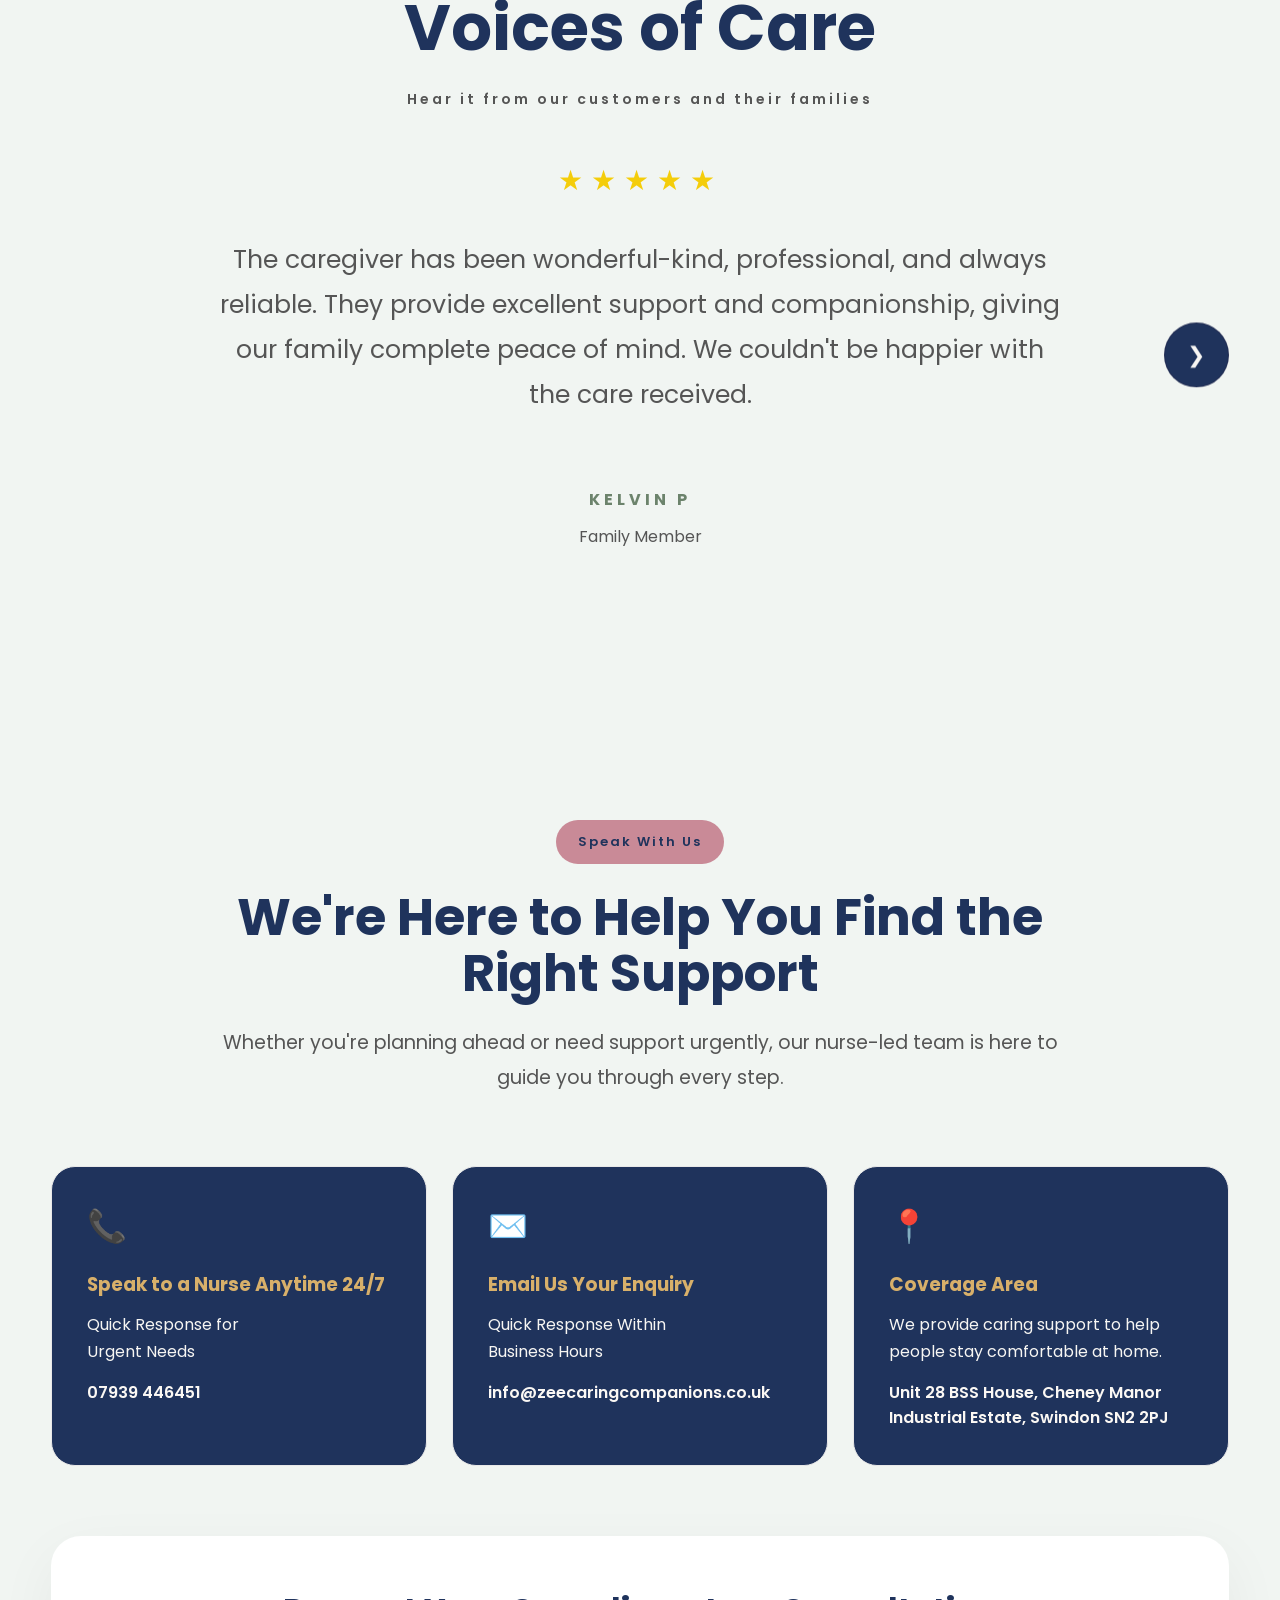
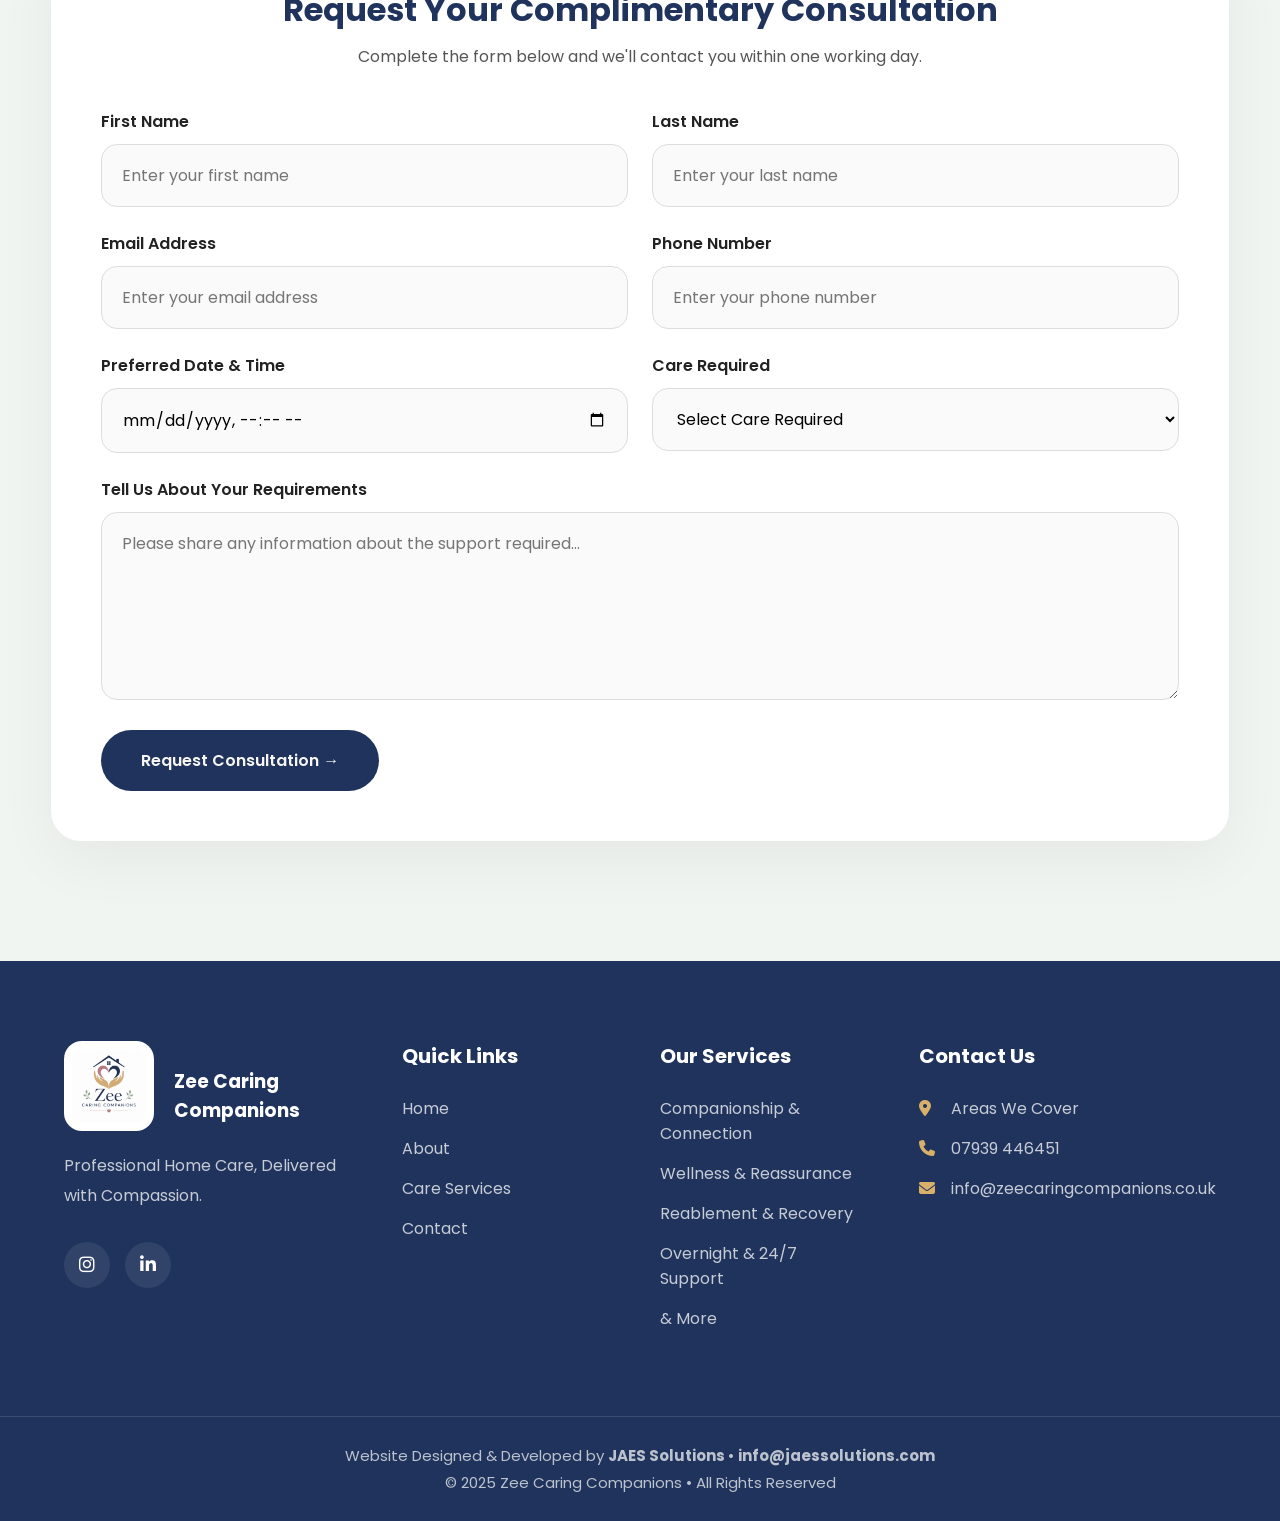
==== commit 0395d91a: "Updated mobile improvement headings" ====
--- a/index.html
+++ b/index.html
@@ -153,7 +153,7 @@
 
 <!-- Background Video -->
     <video autoplay muted loop playsinline class="hero-video">
-        <source src="Assets/Home Page Video.mp4" type="video/mp4">
+        <source src="Assets/home-page-video.mp4" type="video/mp4">
         Your browser does not support the video tag.
     </video>
 
@@ -692,7 +692,7 @@
             </h2>
 
             <p>
-                Whether you're planning ahead or need support urgently,<br>
+                Whether you're planning ahead or need support urgently,
                 our nurse-led team is here to guide you through every step.
             </p>
 
@@ -1054,4 +1054,4 @@
 
 </script>
 </body>
-</html>+</html>
--- a/style.css
+++ b/style.css
@@ -1671,13 +1671,12 @@
         height:220px;
     }
 
-    /* Content */
-    .founder-content{
+   .founder-content{
         text-align:center;
     }
 
     .founder-content h2{
-        font-size:34px;
+        font-size:28px;
         line-height:1.2;
         margin-bottom:20px;
     }
@@ -1871,7 +1870,7 @@
     }
 
     .contact-header h2{
-        font-size:34px;
+        font-size:30px;
         line-height:1.2;
         margin-bottom:20px;
     }
@@ -1908,7 +1907,7 @@
     }
 
     .form-heading h3{
-        font-size:28px;
+        font-size:20px;
     }
 
     .form-heading p{
